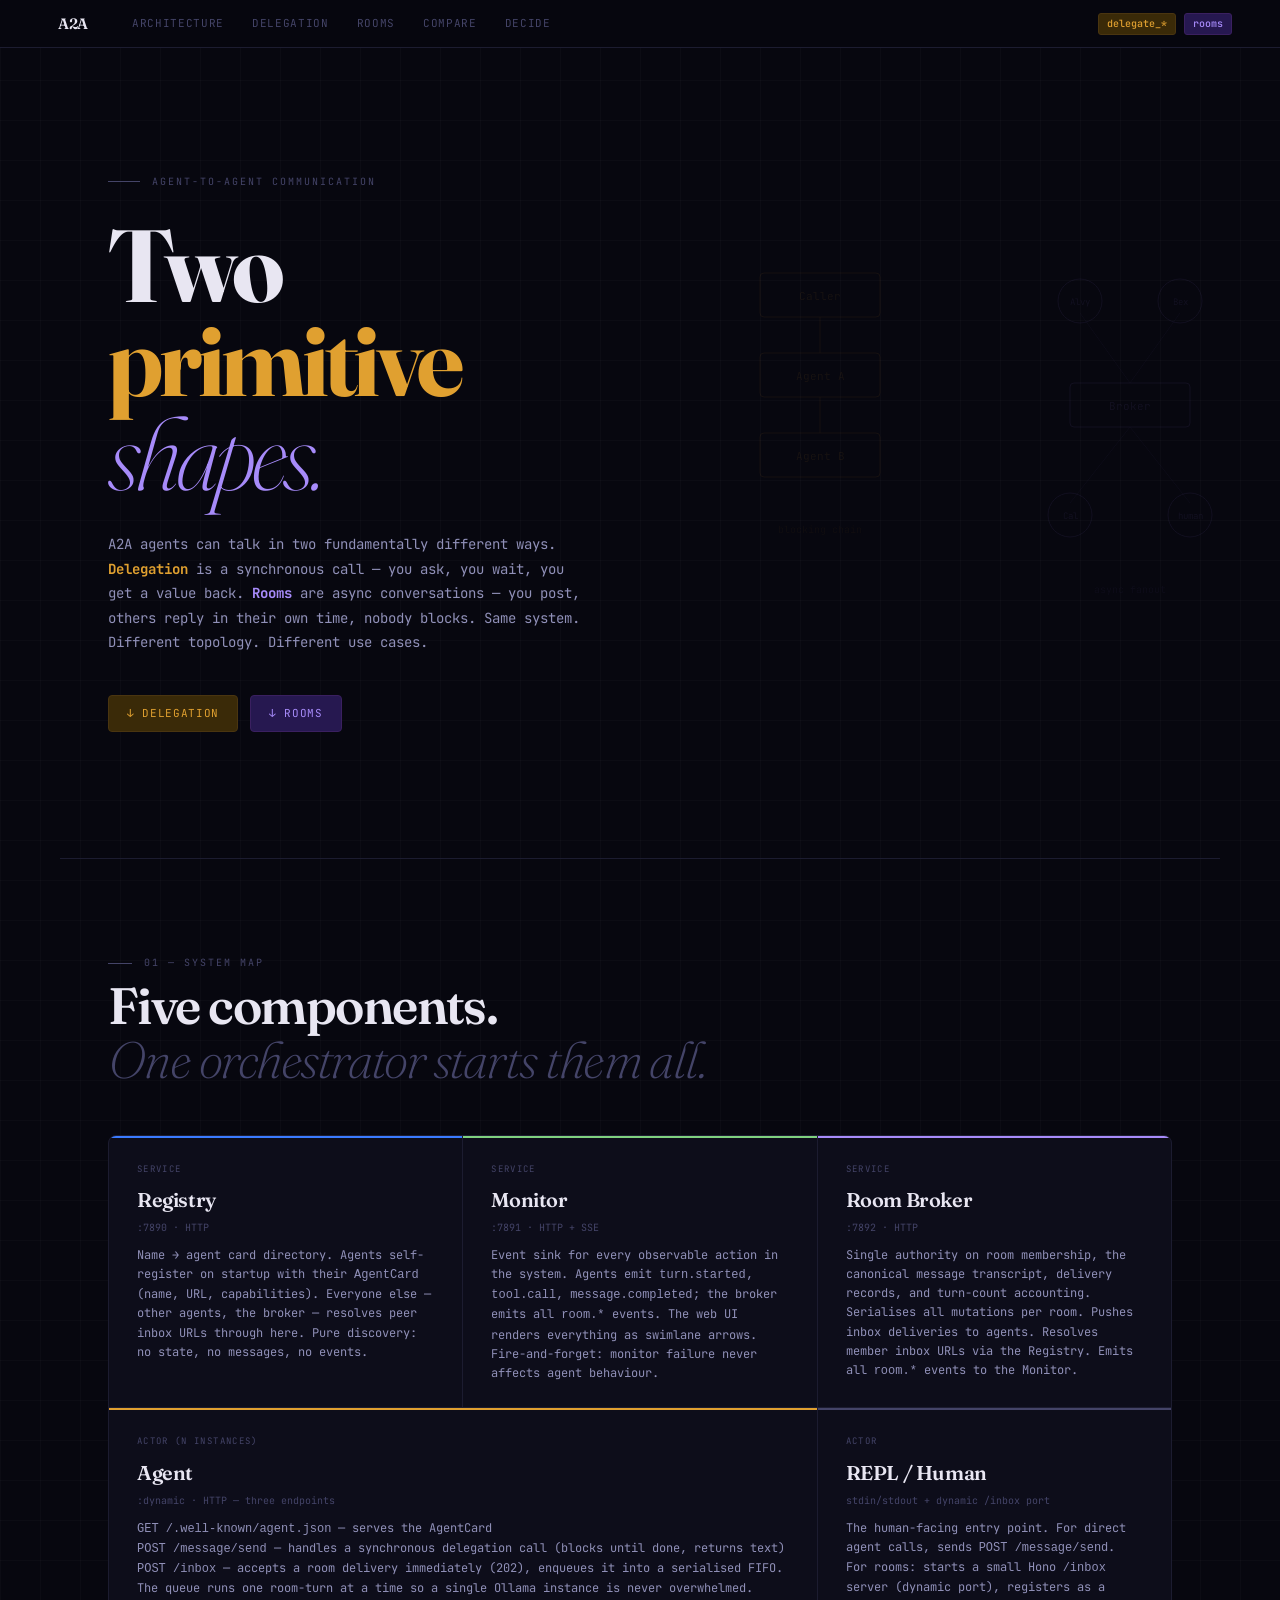
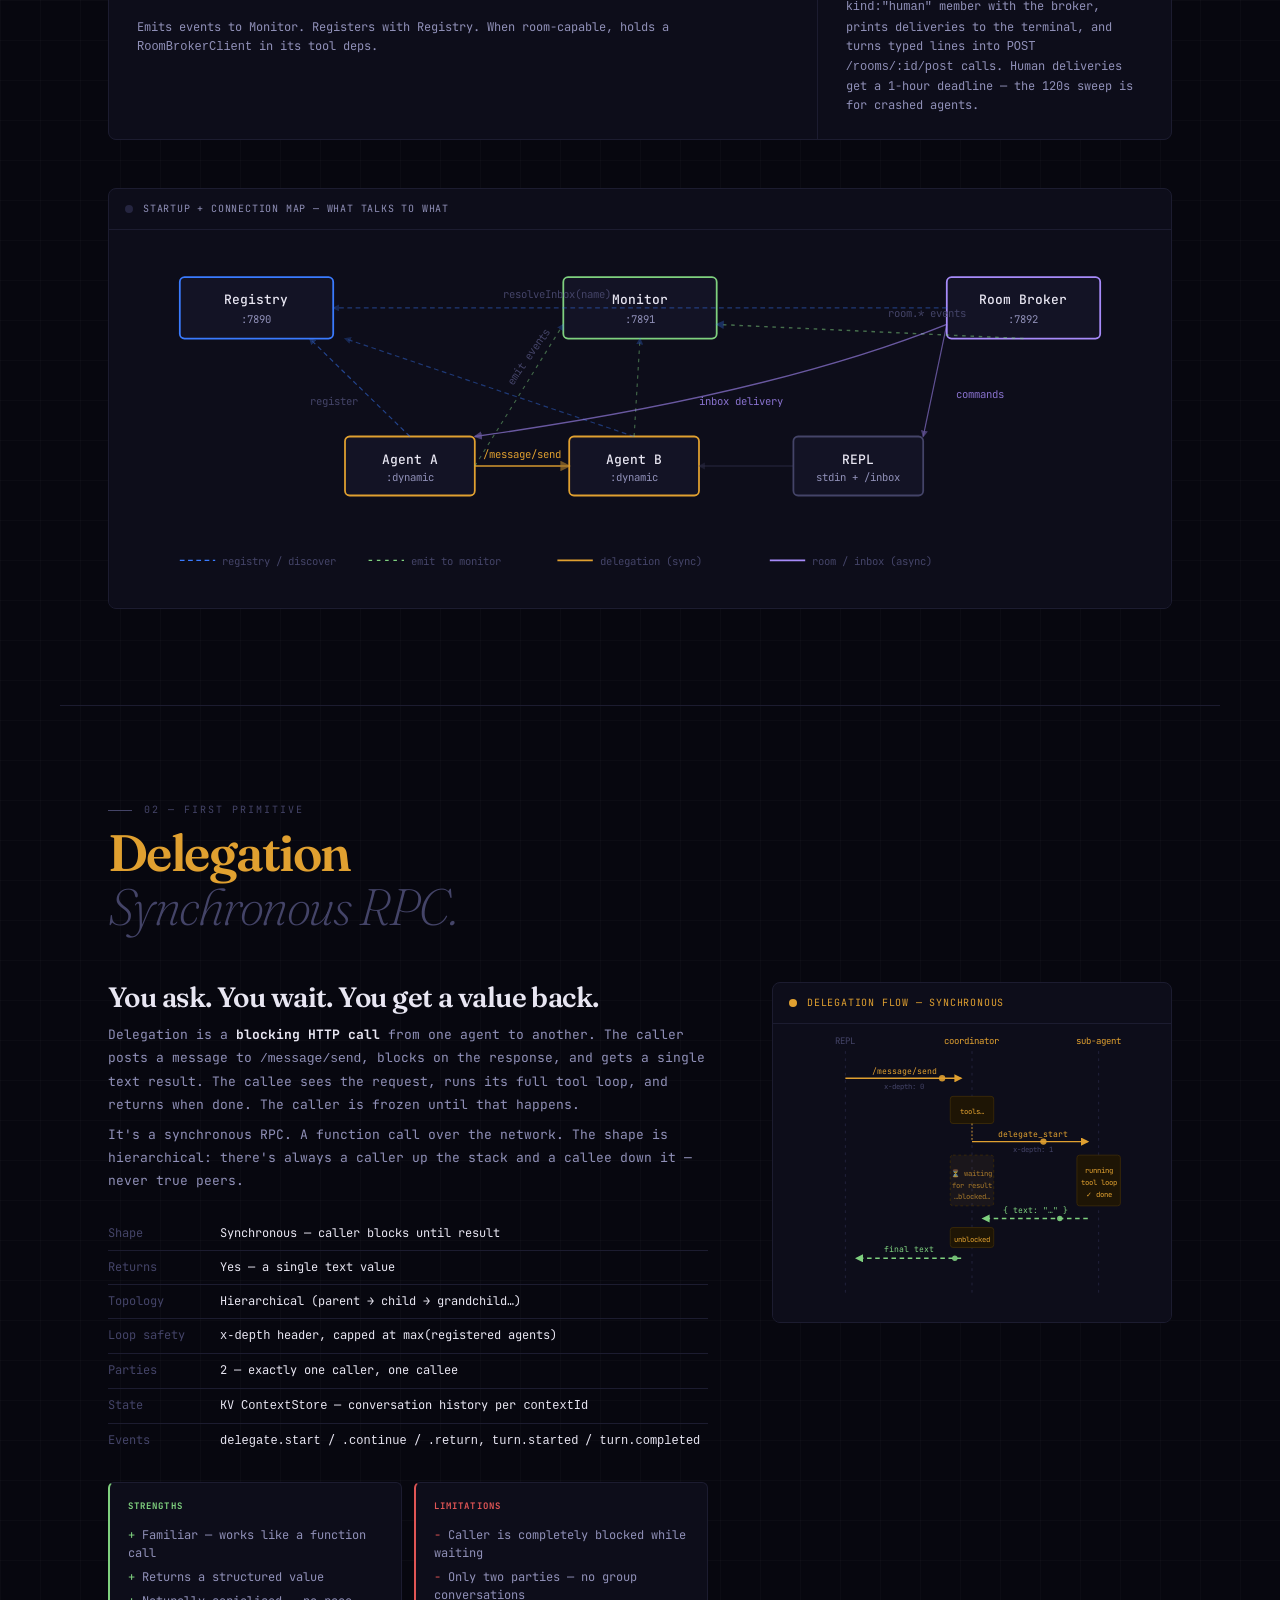
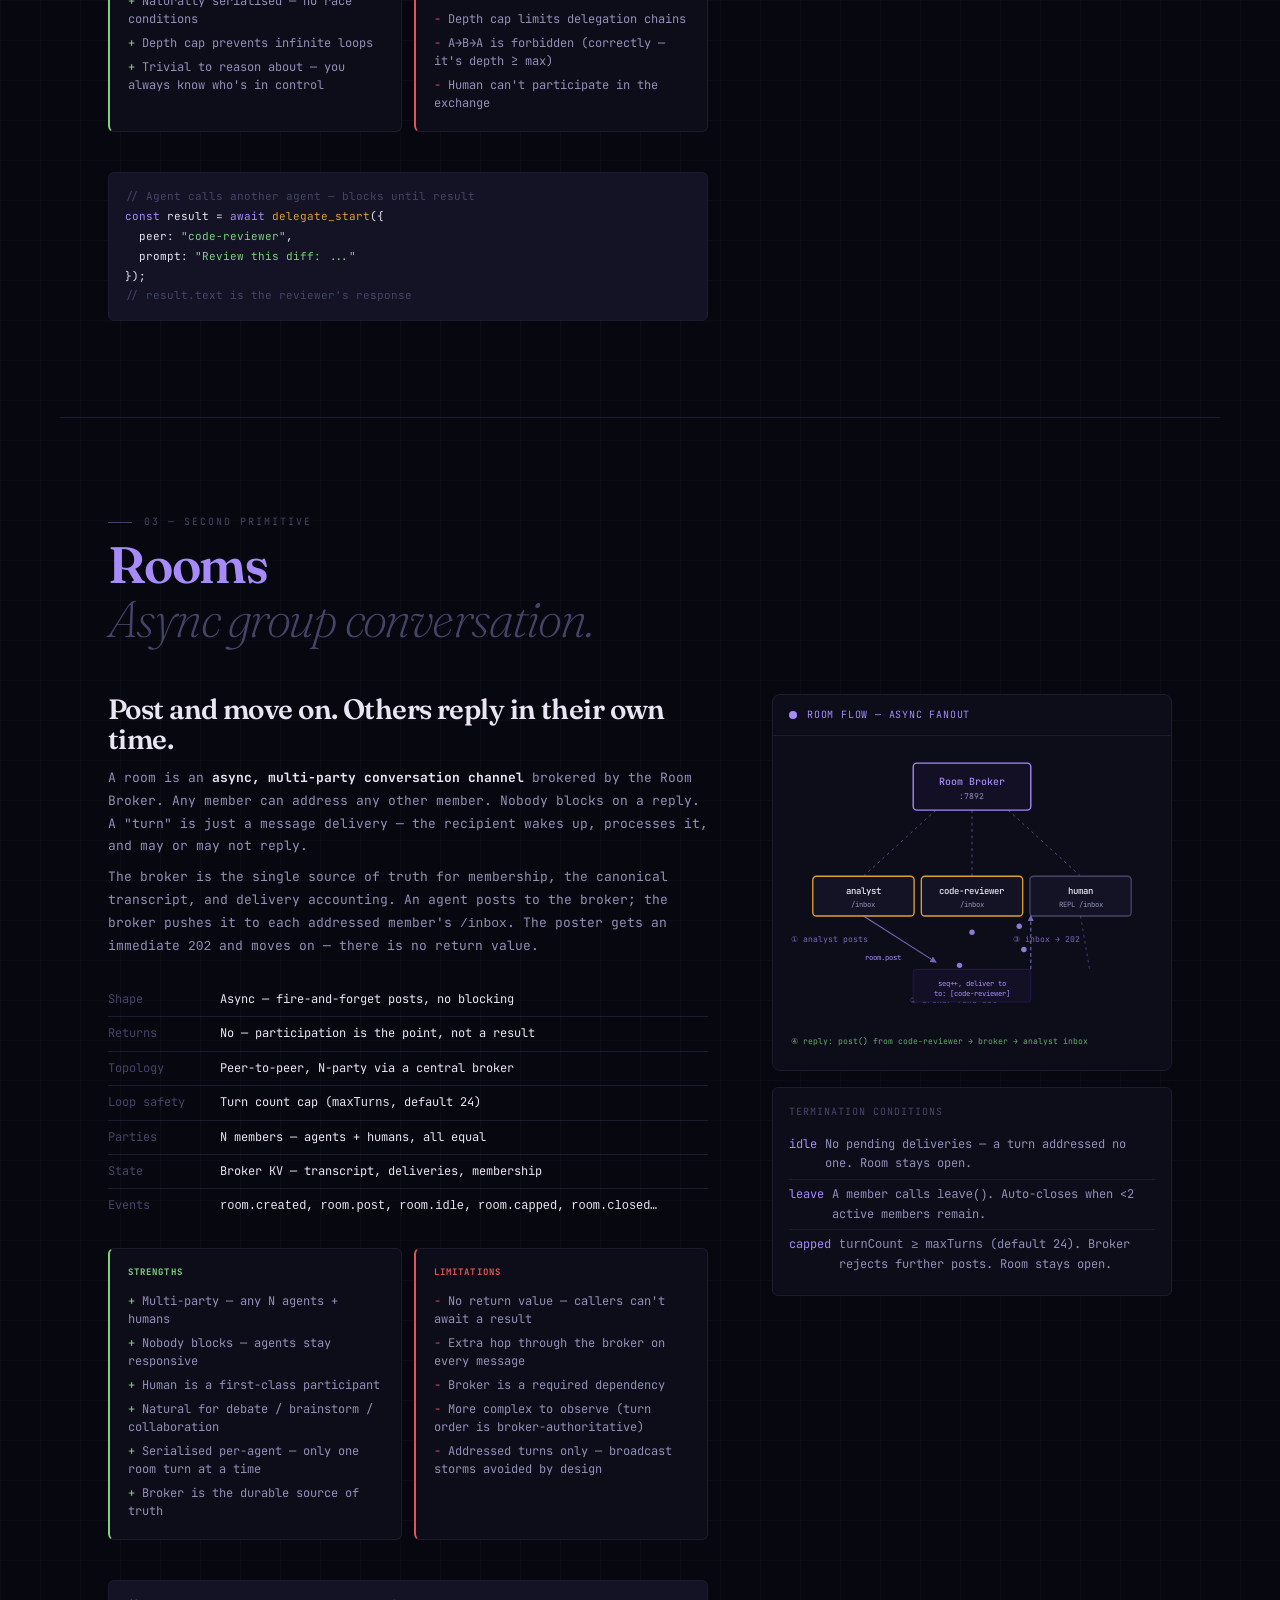
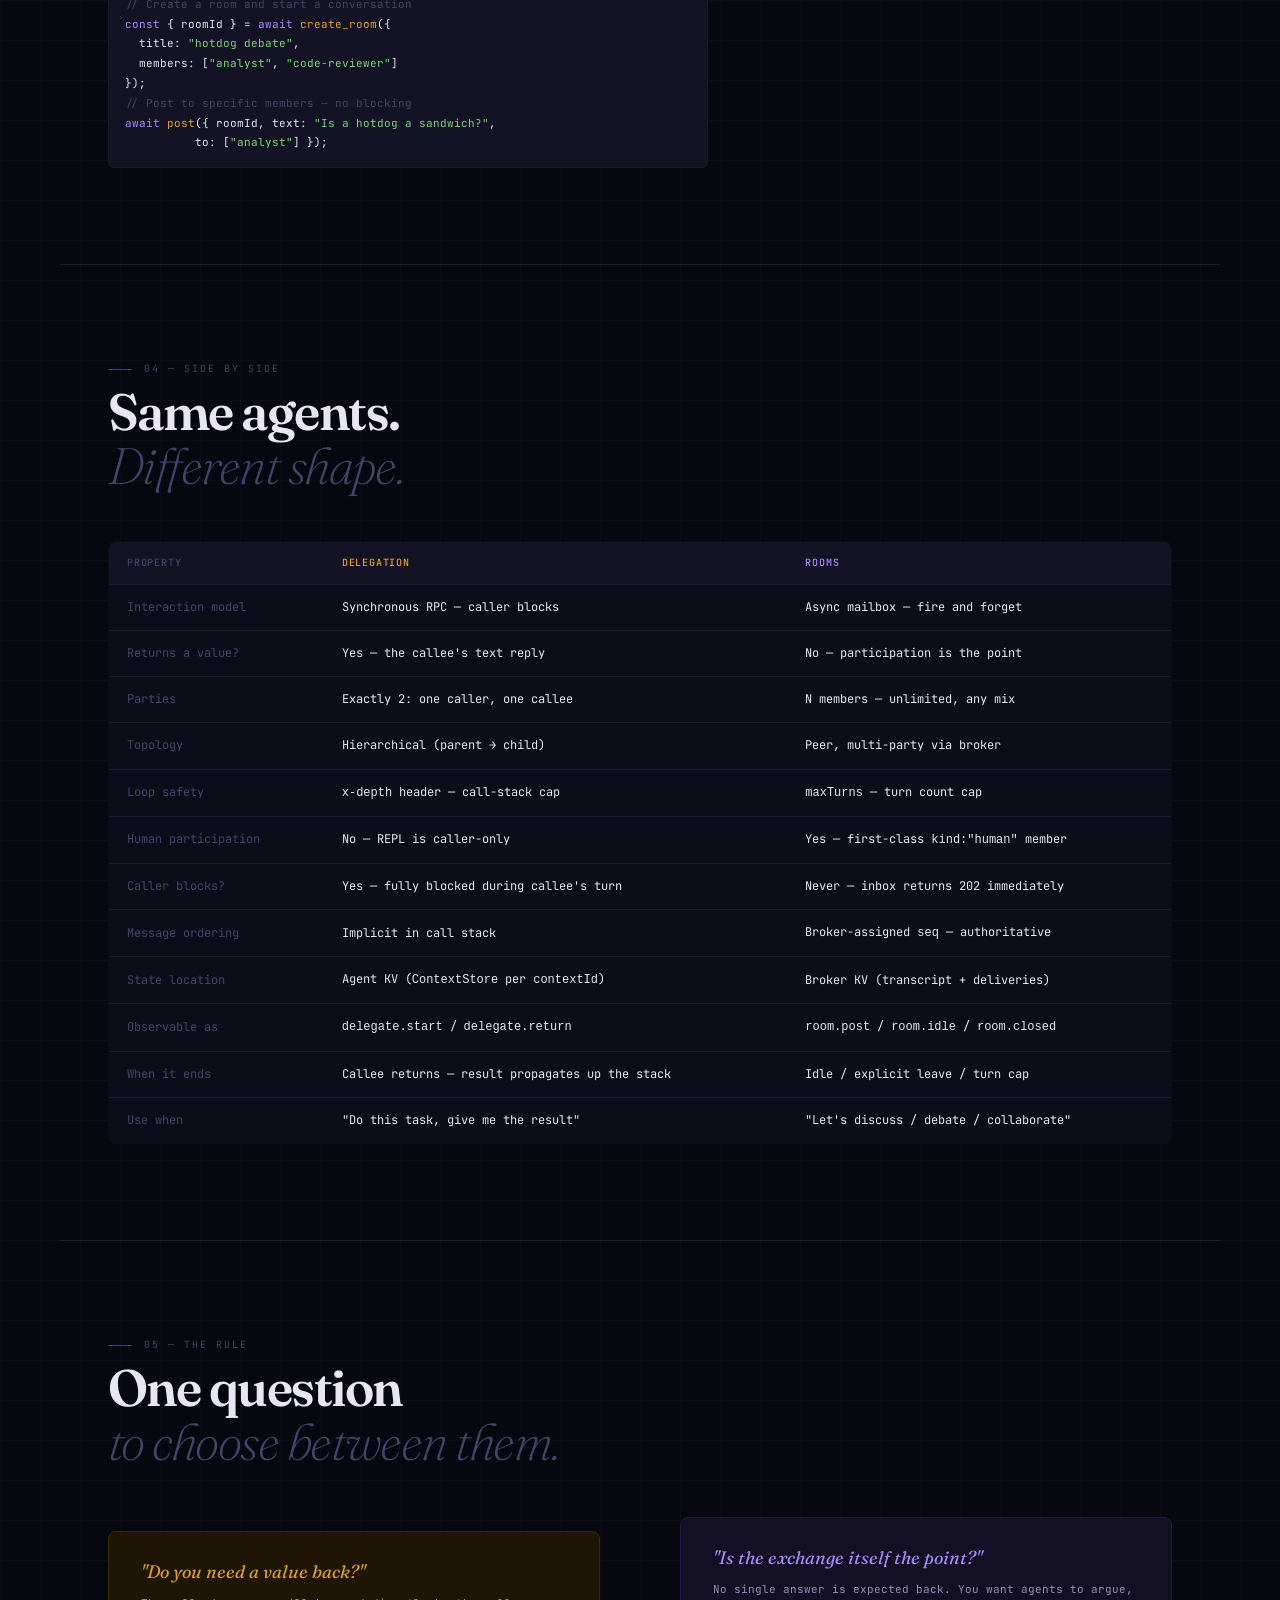
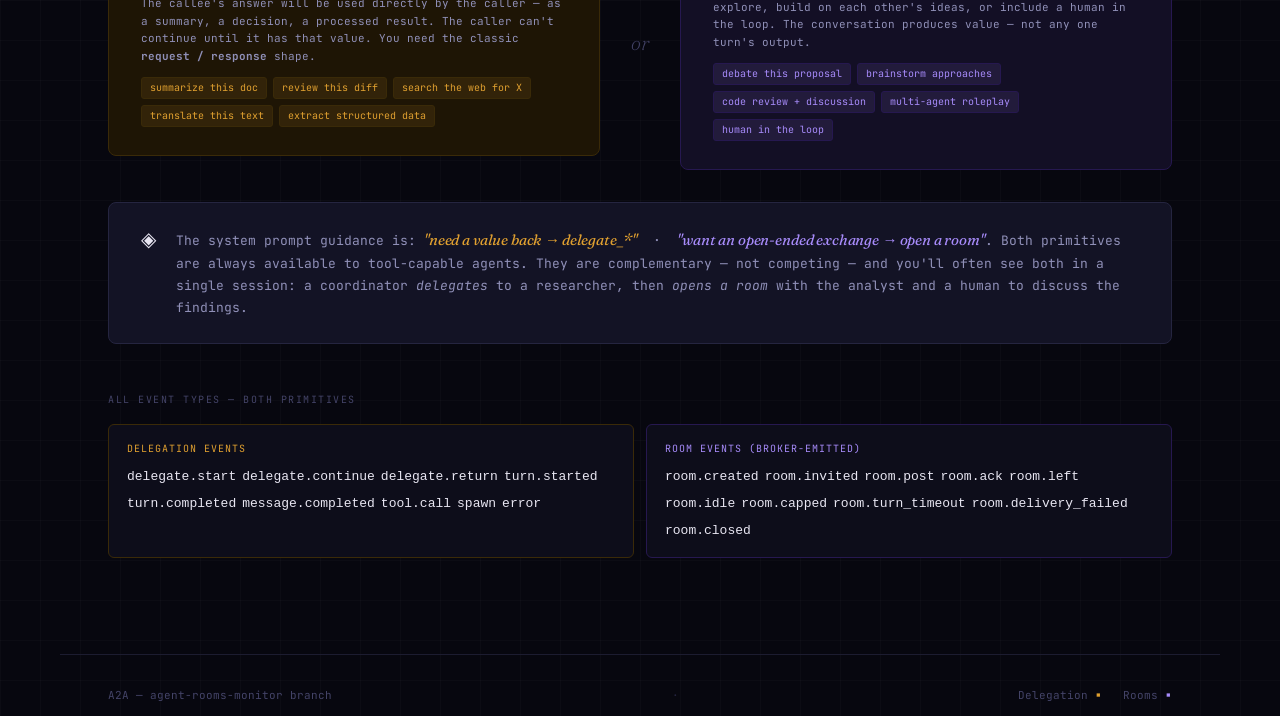
==== docs/agent-rooms-architecture.html @ dbee3668 "docs: agent communication architecture explainer (delegation vs rooms)" ====
<!DOCTYPE html>
<html lang="en">
<head>
<meta charset="UTF-8">
<meta name="viewport" content="width=device-width, initial-scale=1.0">
<title>A2A — Agent Communication Architecture</title>
<link rel="preconnect" href="https://fonts.googleapis.com">
<link rel="preconnect" href="https://fonts.gstatic.com" crossorigin>
<link href="https://fonts.googleapis.com/css2?family=Fraunces:ital,opsz,wght@0,9..144,200;0,9..144,600;0,9..144,700;1,9..144,200;1,9..144,400&family=JetBrains+Mono:wght@300;400;500&display=swap" rel="stylesheet">
<style>
:root {
  --bg: #07070f;
  --surface: #0d0d1a;
  --surface2: #131325;
  --border: #1c1c30;
  --border2: #252540;
  --text: #e8e6f2;
  --text2: #9090b8;
  --muted: #444468;
  --del: #e0a030;
  --del-dim: #1e1505;
  --del-mid: #3a2a08;
  --room: #a78bfa;
  --room-dim: #130f25;
  --room-mid: #261850;
  --ret: #7fd17f;
  --ret-dim: #0a1a0a;
  --mon: #3a7bff;
  --err: #e05555;
  --grid: #0d0d1a;
  --font-d: 'Fraunces', Georgia, serif;
  --font-m: 'JetBrains Mono', 'Courier New', monospace;
}

*, *::before, *::after { box-sizing: border-box; margin: 0; padding: 0; }
html { scroll-behavior: smooth; }

body {
  background-color: var(--bg);
  background-image:
    linear-gradient(rgba(255,255,255,0.018) 1px, transparent 1px),
    linear-gradient(90deg, rgba(255,255,255,0.018) 1px, transparent 1px);
  background-size: 40px 40px;
  color: var(--text);
  font-family: var(--font-m);
  font-size: 13px;
  line-height: 1.6;
}

/* ─── Nav ─────────────────────────────────────────────────────────── */
nav {
  position: sticky; top: 0; z-index: 100;
  display: flex; align-items: center; gap: 8px;
  padding: 0 48px; height: 48px;
  background: rgba(7,7,15,0.92);
  backdrop-filter: blur(16px);
  border-bottom: 1px solid var(--border);
}
.nav-logo {
  font-family: var(--font-d); font-size: 15px; font-weight: 600;
  color: var(--text); text-decoration: none; letter-spacing: -0.02em;
  margin-right: 16px;
}
nav a { color: var(--muted); text-decoration: none; font-size: 11px;
  letter-spacing: 0.06em; text-transform: uppercase;
  padding: 4px 10px; border-radius: 4px; transition: color 0.15s; }
nav a:hover { color: var(--text2); }
.nav-spacer { flex: 1; }
.nav-tag {
  font-size: 10px; padding: 2px 8px; border-radius: 3px; font-weight: 500;
}
.tag-del { background: var(--del-mid); color: var(--del); border: 1px solid #4a3510; }
.tag-room { background: var(--room-mid); color: var(--room); border: 1px solid #3a2060; }

/* ─── Layout ─────────────────────────────────────────────────────── */
.container { max-width: 1160px; margin: 0 auto; padding: 0 48px; }

/* ─── Hero ───────────────────────────────────────────────────────── */
.hero {
  min-height: 90vh; display: flex; align-items: center;
  padding: 80px 48px;
  max-width: 1160px; margin: 0 auto;
  position: relative;
}
.hero-content { max-width: 640px; }
.hero-eyebrow {
  font-size: 10px; letter-spacing: 0.2em; text-transform: uppercase;
  color: var(--muted); margin-bottom: 28px;
  display: flex; align-items: center; gap: 12px;
}
.hero-eyebrow::before {
  content: ''; display: block; width: 32px; height: 1px; background: var(--muted);
}
.hero h1 {
  font-family: var(--font-d);
  font-size: clamp(52px, 8vw, 108px);
  font-weight: 700; line-height: 0.92;
  letter-spacing: -0.04em; margin-bottom: 32px;
}
.hero h1 .accent { color: var(--room); font-style: italic; font-weight: 200; }
.hero h1 .accent2 { color: var(--del); }
.hero-desc {
  font-size: 14px; color: var(--text2); line-height: 1.75;
  max-width: 480px; margin-bottom: 40px;
}
.hero-ctas { display: flex; gap: 12px; flex-wrap: wrap; }
.btn {
  font-family: var(--font-m); font-size: 11px; letter-spacing: 0.06em;
  text-transform: uppercase; padding: 9px 18px; border-radius: 4px;
  text-decoration: none; transition: all 0.15s; border: 1px solid;
}
.btn-del { background: var(--del-mid); color: var(--del); border-color: #4a3510; }
.btn-del:hover { background: #4a3510; }
.btn-room { background: var(--room-mid); color: var(--room); border-color: #3a2060; }
.btn-room:hover { background: #3a2060; }

/* hero background ornament */
.hero-bg {
  position: absolute; right: 0; top: 50%; transform: translateY(-50%);
  opacity: 0.07; pointer-events: none;
}

/* ─── Sections ───────────────────────────────────────────────────── */
.section {
  padding: 96px 48px;
  max-width: 1160px; margin: 0 auto;
  border-top: 1px solid var(--border);
}
.section-num {
  font-size: 10px; letter-spacing: 0.2em; text-transform: uppercase;
  color: var(--muted); margin-bottom: 8px;
  display: flex; align-items: center; gap: 12px;
}
.section-num::before { content: ''; display: block; width: 24px; height: 1px; background: var(--muted); }
.section h2 {
  font-family: var(--font-d);
  font-size: clamp(28px, 4vw, 52px);
  font-weight: 600; letter-spacing: -0.03em; line-height: 1.05;
  margin-bottom: 48px;
}
.section h2 .dim { color: var(--muted); font-weight: 200; font-style: italic; }

/* ─── Component map ──────────────────────────────────────────────── */
.arch-grid {
  display: grid;
  grid-template-columns: repeat(3, 1fr);
  gap: 1px;
  background: var(--border);
  border: 1px solid var(--border);
  border-radius: 8px;
  overflow: hidden;
  margin-bottom: 48px;
}
.arch-cell {
  background: var(--surface);
  padding: 24px 28px;
  position: relative;
}
.arch-cell-label {
  font-size: 9px; letter-spacing: 0.15em; text-transform: uppercase;
  color: var(--muted); margin-bottom: 8px;
}
.arch-cell-name {
  font-family: var(--font-d); font-size: 20px; font-weight: 600;
  letter-spacing: -0.02em; margin-bottom: 4px;
}
.arch-cell-port {
  font-size: 10px; color: var(--muted);
  font-family: var(--font-m);
  margin-bottom: 10px;
}
.arch-cell-desc { font-size: 12px; color: var(--text2); line-height: 1.6; }
.arch-cell-tag {
  position: absolute; top: 20px; right: 20px;
  font-size: 9px; padding: 2px 7px; border-radius: 3px;
  letter-spacing: 0.08em; text-transform: uppercase;
}
.c-reg   { border-top: 2px solid var(--mon); }
.c-mon   { border-top: 2px solid var(--ret); }
.c-brok  { border-top: 2px solid var(--room); }
.c-agent { border-top: 2px solid var(--del); }
.c-repl  { border-top: 2px solid var(--muted); }
.arch-cell.span2 { grid-column: span 2; }

/* ─── Two-col ─────────────────────────────────────────────────────── */
.two-col { display: grid; grid-template-columns: 1fr 1fr; gap: 64px; align-items: start; }
.two-col-wide { display: grid; grid-template-columns: 3fr 2fr; gap: 64px; align-items: start; }

/* ─── Flow diagrams ───────────────────────────────────────────────── */
.flow-wrap {
  background: var(--surface);
  border: 1px solid var(--border);
  border-radius: 8px;
  overflow: hidden;
}
.flow-header {
  display: flex; align-items: center; gap: 10px;
  padding: 12px 16px;
  border-bottom: 1px solid var(--border);
  font-size: 10px; letter-spacing: 0.08em; text-transform: uppercase;
}
.flow-dot {
  width: 8px; height: 8px; border-radius: 50%;
}
.flow-title { color: var(--text2); }
.flow-svg { display: block; width: 100%; }

/* ─── Explanation cards ───────────────────────────────────────────── */
.explain { display: flex; flex-direction: column; gap: 24px; }

.explain h3 {
  font-family: var(--font-d); font-size: 28px; font-weight: 600;
  letter-spacing: -0.02em; line-height: 1.1; margin-bottom: 12px;
}
.explain p { font-size: 13px; color: var(--text2); line-height: 1.75; }
.explain p + p { margin-top: 8px; }

.property-list { list-style: none; }
.property-list li {
  display: grid; grid-template-columns: 100px 1fr;
  gap: 12px; padding: 7px 0;
  border-bottom: 1px solid var(--border);
  font-size: 12px;
}
.property-list li:last-child { border-bottom: none; }
.prop-key { color: var(--muted); }
.prop-val { color: var(--text); }

/* ─── Pros / Cons ─────────────────────────────────────────────────── */
.pros-cons { display: grid; grid-template-columns: 1fr 1fr; gap: 12px; }
.pros, .cons {
  background: var(--surface); border: 1px solid var(--border);
  border-radius: 6px; padding: 16px 18px;
}
.pros { border-left: 2px solid var(--ret); }
.cons { border-left: 2px solid var(--err); }
.pros h4, .cons h4 {
  font-size: 9px; letter-spacing: 0.12em; text-transform: uppercase;
  margin-bottom: 10px;
}
.pros h4 { color: var(--ret); }
.cons h4 { color: var(--err); }
.pros li, .cons li {
  list-style: none; font-size: 12px; color: var(--text2);
  padding: 3px 0; line-height: 1.5;
}
.pros li::before { content: '+ '; color: var(--ret); }
.cons li::before { content: '− '; color: var(--err); }

/* ─── Comparison table ───────────────────────────────────────────── */
.compare-table {
  width: 100%; border-collapse: collapse;
  background: var(--surface);
  border: 1px solid var(--border);
  border-radius: 8px; overflow: hidden;
}
.compare-table th, .compare-table td {
  padding: 13px 18px; text-align: left;
  border-bottom: 1px solid var(--border);
  font-size: 12px;
}
.compare-table th {
  font-size: 10px; letter-spacing: 0.08em; text-transform: uppercase;
  font-weight: 500; background: var(--surface2);
}
.compare-table th:first-child { color: var(--muted); }
.compare-table th:nth-child(2) { color: var(--del); }
.compare-table th:nth-child(3) { color: var(--room); }
.compare-table td:first-child { color: var(--muted); }
.compare-table td:nth-child(2) { color: var(--text); }
.compare-table td:nth-child(3) { color: var(--text); }
.compare-table tr:last-child td { border-bottom: none; }
.compare-table tr:hover td { background: rgba(255,255,255,0.02); }
.compare-table .yes { color: var(--ret); }
.compare-table .no { color: var(--err); }

/* ─── Decision section ───────────────────────────────────────────── */
.decision-row {
  display: grid; grid-template-columns: 1fr 48px 1fr; gap: 16px; align-items: center;
  margin-bottom: 16px;
}
.decision-card {
  border: 1px solid var(--border); border-radius: 8px; padding: 28px 32px;
}
.decision-card.del-card {
  background: var(--del-dim); border-color: var(--del-mid);
}
.decision-card.room-card {
  background: var(--room-dim); border-color: var(--room-mid);
}
.decision-card .dc-q {
  font-family: var(--font-d); font-size: 18px; font-weight: 400; font-style: italic;
  line-height: 1.3; margin-bottom: 12px;
}
.del-card .dc-q { color: var(--del); }
.room-card .dc-q { color: var(--room); }
.decision-card .dc-rule {
  font-size: 11px; color: var(--text2); line-height: 1.6;
}
.decision-card .dc-examples {
  margin-top: 12px; display: flex; flex-wrap: wrap; gap: 6px;
}
.dc-example {
  font-size: 10px; padding: 2px 8px; border-radius: 3px;
  border: 1px solid; font-family: var(--font-m);
}
.del-card .dc-example { border-color: var(--del-mid); color: var(--del); background: rgba(224,160,48,0.1); }
.room-card .dc-example { border-color: var(--room-mid); color: var(--room); background: rgba(167,139,250,0.1); }
.decision-vs {
  text-align: center; font-family: var(--font-d); font-size: 20px;
  font-weight: 200; color: var(--muted); font-style: italic;
}

/* ─── Key rule callout ────────────────────────────────────────────── */
.rule-box {
  background: var(--surface2); border: 1px solid var(--border2);
  border-radius: 8px; padding: 24px 32px;
  display: flex; align-items: flex-start; gap: 20px;
  margin-top: 32px;
}
.rule-icon { font-size: 20px; line-height: 1; flex-shrink: 0; margin-top: 2px; }
.rule-text { font-size: 13px; color: var(--text2); line-height: 1.7; }
.rule-text strong { color: var(--text); font-weight: 500; }
.rule-highlight {
  display: inline; font-family: var(--font-d); font-size: 15px;
  font-style: italic; letter-spacing: -0.01em;
}
.del-hl { color: var(--del); }
.room-hl { color: var(--room); }

/* ─── Code snippet ───────────────────────────────────────────────── */
.code-snippet {
  background: var(--surface2); border: 1px solid var(--border);
  border-radius: 6px; padding: 14px 16px; margin-top: 16px;
  font-size: 11px; line-height: 1.8; overflow-x: auto;
}
.cs-comment { color: var(--muted); }
.cs-key { color: var(--room); }
.cs-str { color: var(--ret); }
.cs-fn { color: var(--del); }

/* ─── Footer ─────────────────────────────────────────────────────── */
footer {
  border-top: 1px solid var(--border);
  padding: 32px 48px;
  max-width: 1160px; margin: 0 auto;
  display: flex; align-items: center; justify-content: space-between;
  color: var(--muted); font-size: 11px;
}

/* ─── Responsive ─────────────────────────────────────────────────── */
@media (max-width: 900px) {
  nav { padding: 0 24px; }
  nav a:not(.nav-logo) { display: none; }
  .hero, .section { padding-left: 24px; padding-right: 24px; }
  .two-col, .two-col-wide { grid-template-columns: 1fr; gap: 40px; }
  .arch-grid { grid-template-columns: 1fr; }
  .arch-cell.span2 { grid-column: span 1; }
  .pros-cons { grid-template-columns: 1fr; }
  .decision-row { grid-template-columns: 1fr; }
  .decision-vs { display: none; }
  footer { flex-direction: column; gap: 8px; text-align: center; }
}

/* ─── Animations ─────────────────────────────────────────────────── */
@keyframes fadeIn {
  from { opacity: 0; transform: translateY(16px); }
  to   { opacity: 1; transform: translateY(0); }
}
.hero-content { animation: fadeIn 0.7s ease both; }
</style>
</head>
<body>

<!-- ── NAV ─────────────────────────────────────────────────────────── -->
<nav>
  <a href="#" class="nav-logo">A2A</a>
  <a href="#architecture">Architecture</a>
  <a href="#delegation">Delegation</a>
  <a href="#rooms">Rooms</a>
  <a href="#compare">Compare</a>
  <a href="#decide">Decide</a>
  <div class="nav-spacer"></div>
  <span class="nav-tag tag-del">delegate_*</span>
  <span class="nav-tag tag-room">rooms</span>
</nav>

<!-- ── HERO ────────────────────────────────────────────────────────── -->
<div class="hero">
  <div class="hero-content">
    <div class="hero-eyebrow">Agent-to-Agent Communication</div>
    <h1>Two<br><span class="accent2">primitive</span><br><span class="accent">shapes.</span></h1>
    <p class="hero-desc">
      A2A agents can talk in two fundamentally different ways.
      <strong style="color:var(--del)">Delegation</strong> is a synchronous call — you ask, you wait, you get a value back.
      <strong style="color:var(--room)">Rooms</strong> are async conversations — you post, others reply in their own time, nobody blocks.
      Same system. Different topology. Different use cases.
    </p>
    <div class="hero-ctas">
      <a href="#delegation" class="btn btn-del">↓ Delegation</a>
      <a href="#rooms" class="btn btn-room">↓ Rooms</a>
    </div>
  </div>

  <!-- Background SVG ornament -->
  <svg class="hero-bg" width="480" height="480" viewBox="0 0 480 480" fill="none">
    <!-- delegation side: stacked boxes -->
    <rect x="20" y="60" width="120" height="44" rx="4" stroke="#e0a030" stroke-width="1"/>
    <text x="80" y="87" text-anchor="middle" fill="#e0a030" font-family="JetBrains Mono" font-size="11">Caller</text>
    <line x1="80" y1="104" x2="80" y2="140" stroke="#e0a030" stroke-width="1"/>
    <rect x="20" y="140" width="120" height="44" rx="4" stroke="#e0a030" stroke-width="1"/>
    <text x="80" y="167" text-anchor="middle" fill="#e0a030" font-family="JetBrains Mono" font-size="11">Agent A</text>
    <line x1="80" y1="184" x2="80" y2="220" stroke="#e0a030" stroke-width="1"/>
    <rect x="20" y="220" width="120" height="44" rx="4" stroke="#e0a030" stroke-width="1"/>
    <text x="80" y="247" text-anchor="middle" fill="#e0a030" font-family="JetBrains Mono" font-size="11">Agent B</text>
    <text x="80" y="320" text-anchor="middle" fill="#e0a030" font-family="JetBrains Mono" font-size="10" opacity="0.6">blocking chain</text>

    <!-- rooms side: hub and spokes -->
    <rect x="330" y="170" width="120" height="44" rx="4" stroke="#a78bfa" stroke-width="1"/>
    <text x="390" y="197" text-anchor="middle" fill="#a78bfa" font-family="JetBrains Mono" font-size="11">Broker</text>
    <line x1="390" y1="170" x2="340" y2="100" stroke="#a78bfa" stroke-width="1" opacity="0.5"/>
    <line x1="390" y1="170" x2="440" y2="100" stroke="#a78bfa" stroke-width="1" opacity="0.5"/>
    <line x1="390" y1="214" x2="330" y2="290" stroke="#a78bfa" stroke-width="1" opacity="0.5"/>
    <line x1="390" y1="214" x2="450" y2="290" stroke="#a78bfa" stroke-width="1" opacity="0.5"/>
    <circle cx="340" cy="88" r="22" stroke="#a78bfa" stroke-width="1"/>
    <text x="340" y="92" text-anchor="middle" fill="#a78bfa" font-family="JetBrains Mono" font-size="9">Alvy</text>
    <circle cx="440" cy="88" r="22" stroke="#a78bfa" stroke-width="1"/>
    <text x="440" y="92" text-anchor="middle" fill="#a78bfa" font-family="JetBrains Mono" font-size="9">Bex</text>
    <circle cx="330" cy="302" r="22" stroke="#a78bfa" stroke-width="1"/>
    <text x="330" y="306" text-anchor="middle" fill="#a78bfa" font-family="JetBrains Mono" font-size="9">Cal</text>
    <circle cx="450" cy="302" r="22" stroke="#a78bfa" stroke-width="1"/>
    <text x="450" y="306" text-anchor="middle" fill="#a78bfa" font-family="JetBrains Mono" font-size="9">human</text>
    <text x="390" y="380" text-anchor="middle" fill="#a78bfa" font-family="JetBrains Mono" font-size="10" opacity="0.6">async fanout</text>
  </svg>
</div>

<!-- ── 01: ARCHITECTURE ─────────────────────────────────────────────── -->
<section class="section" id="architecture">
  <div class="section-num">01 — System map</div>
  <h2>Five components.<br><span class="dim">One orchestrator starts them all.</span></h2>

  <div class="arch-grid">
    <div class="arch-cell c-reg">
      <div class="arch-cell-label">Service</div>
      <div class="arch-cell-name">Registry</div>
      <div class="arch-cell-port">:7890 · HTTP</div>
      <div class="arch-cell-desc">Name → agent card directory. Agents self-register on startup with their <code>AgentCard</code> (name, URL, capabilities). Everyone else — other agents, the broker — resolves peer inbox URLs through here. Pure discovery: no state, no messages, no events.</div>
    </div>
    <div class="arch-cell c-mon">
      <div class="arch-cell-label">Service</div>
      <div class="arch-cell-name">Monitor</div>
      <div class="arch-cell-port">:7891 · HTTP + SSE</div>
      <div class="arch-cell-desc">Event sink for every observable action in the system. Agents emit <code>turn.started</code>, <code>tool.call</code>, <code>message.completed</code>; the broker emits all <code>room.*</code> events. The web UI renders everything as swimlane arrows. Fire-and-forget: monitor failure never affects agent behaviour.</div>
    </div>
    <div class="arch-cell c-brok">
      <div class="arch-cell-label">Service</div>
      <div class="arch-cell-name">Room Broker</div>
      <div class="arch-cell-port">:7892 · HTTP</div>
      <div class="arch-cell-desc">Single authority on room membership, the canonical message transcript, delivery records, and turn-count accounting. Serialises all mutations per room. Pushes inbox deliveries to agents. Resolves member inbox URLs via the Registry. Emits all <code>room.*</code> events to the Monitor.</div>
    </div>
    <div class="arch-cell c-agent span2">
      <div class="arch-cell-label">Actor (N instances)</div>
      <div class="arch-cell-name">Agent</div>
      <div class="arch-cell-port">:dynamic · HTTP — three endpoints</div>
      <div class="arch-cell-desc">
        <code>GET /.well-known/agent.json</code> — serves the AgentCard<br>
        <code>POST /message/send</code> — handles a synchronous delegation call (blocks until done, returns text)<br>
        <code>POST /inbox</code> — accepts a room delivery immediately (202), enqueues it into a serialised FIFO. The queue runs one room-turn at a time so a single Ollama instance is never overwhelmed.<br><br>
        Emits events to Monitor. Registers with Registry. When room-capable, holds a <code>RoomBrokerClient</code> in its tool deps.
      </div>
    </div>
    <div class="arch-cell c-repl">
      <div class="arch-cell-label">Actor</div>
      <div class="arch-cell-name">REPL / Human</div>
      <div class="arch-cell-port">stdin/stdout + dynamic /inbox port</div>
      <div class="arch-cell-desc">The human-facing entry point. For direct agent calls, sends <code>POST /message/send</code>. For rooms: starts a small Hono <code>/inbox</code> server (dynamic port), registers as a <code>kind:"human"</code> member with the broker, prints deliveries to the terminal, and turns typed lines into <code>POST /rooms/:id/post</code> calls. Human deliveries get a 1-hour deadline — the 120s sweep is for crashed agents.</div>
    </div>
  </div>

  <!-- Architecture flow SVG -->
  <div class="flow-wrap">
    <div class="flow-header">
      <div class="flow-dot" style="background:var(--border2)"></div>
      <span class="flow-title">Startup + connection map — what talks to what</span>
    </div>
    <svg class="flow-svg" viewBox="0 0 900 320" xmlns="http://www.w3.org/2000/svg">
      <defs>
        <marker id="arr-mon" markerWidth="6" markerHeight="6" refX="5" refY="3" orient="auto">
          <path d="M0,0 L6,3 L0,6 Z" fill="#3a7bff" opacity="0.6"/>
        </marker>
        <marker id="arr-reg" markerWidth="6" markerHeight="6" refX="5" refY="3" orient="auto">
          <path d="M0,0 L6,3 L0,6 Z" fill="var(--mon)" opacity="0.6"/>
        </marker>
        <marker id="arr-del" markerWidth="6" markerHeight="6" refX="5" refY="3" orient="auto">
          <path d="M0,0 L6,3 L0,6 Z" fill="var(--del)" opacity="0.7"/>
        </marker>
        <marker id="arr-room" markerWidth="6" markerHeight="6" refX="5" refY="3" orient="auto">
          <path d="M0,0 L6,3 L0,6 Z" fill="var(--room)" opacity="0.7"/>
        </marker>
        <marker id="arr-muted" markerWidth="6" markerHeight="6" refX="5" refY="3" orient="auto">
          <path d="M0,0 L6,3 L0,6 Z" fill="var(--muted)" opacity="0.6"/>
        </marker>
      </defs>

      <!-- Background -->
      <rect width="900" height="320" fill="var(--surface)"/>

      <!-- ── Services row ── -->
      <!-- Registry -->
      <rect x="60" y="40" width="130" height="52" rx="4" fill="var(--surface2)" stroke="var(--mon)" stroke-width="1.5"/>
      <text x="125" y="63" text-anchor="middle" font-family="JetBrains Mono" font-size="11" font-weight="500" fill="#e8e6f2">Registry</text>
      <text x="125" y="79" text-anchor="middle" font-family="JetBrains Mono" font-size="9" fill="var(--text2)">:7890</text>

      <!-- Monitor -->
      <rect x="385" y="40" width="130" height="52" rx="4" fill="var(--surface2)" stroke="var(--ret)" stroke-width="1.5"/>
      <text x="450" y="63" text-anchor="middle" font-family="JetBrains Mono" font-size="11" font-weight="500" fill="#e8e6f2">Monitor</text>
      <text x="450" y="79" text-anchor="middle" font-family="JetBrains Mono" font-size="9" fill="var(--text2)">:7891</text>

      <!-- Room Broker -->
      <rect x="710" y="40" width="130" height="52" rx="4" fill="var(--surface2)" stroke="var(--room)" stroke-width="1.5"/>
      <text x="775" y="63" text-anchor="middle" font-family="JetBrains Mono" font-size="11" font-weight="500" fill="#e8e6f2">Room Broker</text>
      <text x="775" y="79" text-anchor="middle" font-family="JetBrains Mono" font-size="9" fill="var(--text2)">:7892</text>

      <!-- ── Agents row ── -->
      <rect x="200" y="175" width="110" height="50" rx="4" fill="var(--surface2)" stroke="var(--del)" stroke-width="1.5"/>
      <text x="255" y="198" text-anchor="middle" font-family="JetBrains Mono" font-size="11" font-weight="500" fill="#e8e6f2">Agent A</text>
      <text x="255" y="213" text-anchor="middle" font-family="JetBrains Mono" font-size="9" fill="var(--text2)">:dynamic</text>

      <rect x="390" y="175" width="110" height="50" rx="4" fill="var(--surface2)" stroke="var(--del)" stroke-width="1.5"/>
      <text x="445" y="198" text-anchor="middle" font-family="JetBrains Mono" font-size="11" font-weight="500" fill="#e8e6f2">Agent B</text>
      <text x="445" y="213" text-anchor="middle" font-family="JetBrains Mono" font-size="9" fill="var(--text2)">:dynamic</text>

      <!-- ── REPL ── -->
      <rect x="580" y="175" width="110" height="50" rx="4" fill="var(--surface2)" stroke="var(--muted)" stroke-width="1.5"/>
      <text x="635" y="198" text-anchor="middle" font-family="JetBrains Mono" font-size="11" font-weight="500" fill="#e8e6f2">REPL</text>
      <text x="635" y="213" text-anchor="middle" font-family="JetBrains Mono" font-size="9" fill="var(--text2)">stdin + /inbox</text>

      <!-- ── Connections ── -->
      <!-- Agents register with Registry -->
      <line x1="255" y1="175" x2="170" y2="92" stroke="var(--mon)" stroke-width="1" stroke-dasharray="4 3" marker-end="url(#arr-reg)" opacity="0.5"/>
      <line x1="445" y1="175" x2="200" y2="92" stroke="var(--mon)" stroke-width="1" stroke-dasharray="4 3" marker-end="url(#arr-reg)" opacity="0.4"/>
      <text x="170" y="148" font-family="JetBrains Mono" font-size="9" fill="var(--muted)">register</text>

      <!-- Broker resolves via Registry -->
      <line x1="710" y1="66" x2="190" y2="66" stroke="var(--mon)" stroke-width="1" stroke-dasharray="4 3" marker-end="url(#arr-reg)" opacity="0.4"/>
      <text x="380" y="58" text-anchor="middle" font-family="JetBrains Mono" font-size="9" fill="var(--muted)">resolveInbox(name)</text>

      <!-- Agents emit to Monitor -->
      <line x1="310" y1="200" x2="385" y2="80" stroke="var(--ret)" stroke-width="1" stroke-dasharray="3 4" marker-end="url(#arr-mon)" opacity="0.45"/>
      <line x1="445" y1="175" x2="450" y2="92" stroke="var(--ret)" stroke-width="1" stroke-dasharray="3 4" marker-end="url(#arr-mon)" opacity="0.45"/>
      <text x="342" y="132" font-family="JetBrains Mono" font-size="9" fill="var(--muted)" transform="rotate(-55 342 132)">emit events</text>

      <!-- Broker emits to Monitor -->
      <line x1="775" y1="92" x2="515" y2="80" stroke="var(--ret)" stroke-width="1.2" stroke-dasharray="3 4" marker-end="url(#arr-mon)" opacity="0.5"/>
      <text x="660" y="74" font-family="JetBrains Mono" font-size="9" fill="var(--muted)">room.* events</text>

      <!-- Broker ↔ Agent A (inbox delivery) -->
      <path d="M 710,80 Q 560,140 310,175" stroke="var(--room)" stroke-width="1.2" fill="none" marker-end="url(#arr-room)" opacity="0.6"/>
      <text x="500" y="148" font-family="JetBrains Mono" font-size="9" fill="var(--room)" opacity="0.8">inbox delivery</text>

      <!-- Agent A ↔ Agent B (delegation) -->
      <line x1="310" y1="200" x2="390" y2="200" stroke="var(--del)" stroke-width="1.5" marker-end="url(#arr-del)" opacity="0.7"/>
      <text x="350" y="193" text-anchor="middle" font-family="JetBrains Mono" font-size="9" fill="var(--del)">/message/send</text>

      <!-- Broker ↔ REPL (room commands) -->
      <line x1="710" y1="80" x2="690" y2="175" stroke="var(--room)" stroke-width="1" fill="none" marker-end="url(#arr-room)" opacity="0.55"/>
      <text x="718" y="142" font-family="JetBrains Mono" font-size="9" fill="var(--room)" opacity="0.8">commands</text>

      <!-- REPL → agent via /message/send -->
      <line x1="580" y1="200" x2="500" y2="200" stroke="var(--muted)" stroke-width="1" marker-end="url(#arr-muted)" opacity="0.5"/>

      <!-- Legend -->
      <line x1="60" y1="280" x2="90" y2="280" stroke="var(--mon)" stroke-width="1" stroke-dasharray="4 3"/>
      <text x="96" y="284" font-family="JetBrains Mono" font-size="9" fill="var(--muted)">registry / discover</text>
      <line x1="220" y1="280" x2="250" y2="280" stroke="var(--ret)" stroke-width="1" stroke-dasharray="3 4"/>
      <text x="256" y="284" font-family="JetBrains Mono" font-size="9" fill="var(--muted)">emit to monitor</text>
      <line x1="380" y1="280" x2="410" y2="280" stroke="var(--del)" stroke-width="1.5"/>
      <text x="416" y="284" font-family="JetBrains Mono" font-size="9" fill="var(--muted)">delegation (sync)</text>
      <line x1="560" y1="280" x2="590" y2="280" stroke="var(--room)" stroke-width="1.5"/>
      <text x="596" y="284" font-family="JetBrains Mono" font-size="9" fill="var(--muted)">room / inbox (async)</text>
    </svg>
  </div>
</section>

<!-- ── 02: DELEGATION ────────────────────────────────────────────────── -->
<section class="section" id="delegation">
  <div class="section-num">02 — First primitive</div>
  <h2><span style="color:var(--del)">Delegation</span><br><span class="dim">Synchronous RPC.</span></h2>

  <div class="two-col-wide">
    <div class="explain">
      <div>
        <h3>You ask. You wait. You get a value back.</h3>
        <p>Delegation is a <strong style="color:var(--text)">blocking HTTP call</strong> from one agent to another. The caller posts a message to <code>/message/send</code>, blocks on the response, and gets a single text result. The callee sees the request, runs its full tool loop, and returns when done. The caller is frozen until that happens.</p>
        <p>It's a synchronous RPC. A function call over the network. The shape is hierarchical: there's always a caller up the stack and a callee down it — never true peers.</p>
      </div>

      <ul class="property-list">
        <li><span class="prop-key">Shape</span><span class="prop-val">Synchronous — caller blocks until result</span></li>
        <li><span class="prop-key">Returns</span><span class="prop-val">Yes — a single text value</span></li>
        <li><span class="prop-key">Topology</span><span class="prop-val">Hierarchical (parent → child → grandchild…)</span></li>
        <li><span class="prop-key">Loop safety</span><span class="prop-val"><code>x-depth</code> header, capped at max(registered agents)</span></li>
        <li><span class="prop-key">Parties</span><span class="prop-val">2 — exactly one caller, one callee</span></li>
        <li><span class="prop-key">State</span><span class="prop-val">KV <code>ContextStore</code> — conversation history per <code>contextId</code></span></li>
        <li><span class="prop-key">Events</span><span class="prop-val"><code>delegate.start</code> / <code>.continue</code> / <code>.return</code>, <code>turn.started</code> / <code>turn.completed</code></span></li>
      </ul>

      <div class="pros-cons">
        <div class="pros">
          <h4>Strengths</h4>
          <ul>
            <li>Familiar — works like a function call</li>
            <li>Returns a structured value</li>
            <li>Naturally serialised — no race conditions</li>
            <li>Depth cap prevents infinite loops</li>
            <li>Trivial to reason about — you always know who's in control</li>
          </ul>
        </div>
        <div class="cons">
          <h4>Limitations</h4>
          <ul>
            <li>Caller is completely blocked while waiting</li>
            <li>Only two parties — no group conversations</li>
            <li>Depth cap limits delegation chains</li>
            <li>A→B→A is forbidden (correctly — it's depth ≥ max)</li>
            <li>Human can't participate in the exchange</li>
          </ul>
        </div>
      </div>

      <div class="code-snippet">
        <span class="cs-comment">// Agent calls another agent — blocks until result</span><br>
        <span class="cs-key">const</span> result = <span class="cs-key">await</span> <span class="cs-fn">delegate_start</span>({<br>
        &nbsp;&nbsp;peer: <span class="cs-str">"code-reviewer"</span>,<br>
        &nbsp;&nbsp;prompt: <span class="cs-str">"Review this diff: ..."</span><br>
        });<br>
        <span class="cs-comment">// result.text is the reviewer's response</span>
      </div>
    </div>

    <div>
      <div class="flow-wrap">
        <div class="flow-header">
          <div class="flow-dot" style="background:var(--del)"></div>
          <span class="flow-title" style="color:var(--del)">Delegation flow — synchronous</span>
        </div>
        <svg class="flow-svg" viewBox="0 0 440 330" xmlns="http://www.w3.org/2000/svg">
          <defs>
            <marker id="d-arr" markerWidth="6" markerHeight="6" refX="5" refY="3" orient="auto">
              <path d="M0,0 L6,3 L0,6 Z" fill="var(--del)"/>
            </marker>
            <marker id="r-arr" markerWidth="6" markerHeight="6" refX="5" refY="3" orient="auto">
              <path d="M0,0 L6,3 L0,6 Z" fill="var(--ret)"/>
            </marker>
          </defs>
          <rect width="440" height="330" fill="var(--surface)"/>

          <!-- Vertical lanes -->
          <line x1="80"  y1="30" x2="80"  y2="300" stroke="var(--border2)" stroke-width="1" stroke-dasharray="3 5"/>
          <line x1="220" y1="30" x2="220" y2="300" stroke="var(--border2)" stroke-width="1" stroke-dasharray="3 5"/>
          <line x1="360" y1="30" x2="360" y2="300" stroke="var(--border2)" stroke-width="1" stroke-dasharray="3 5"/>

          <!-- Lane labels -->
          <text x="80"  y="22" text-anchor="middle" font-family="JetBrains Mono" font-size="10" fill="var(--muted)">REPL</text>
          <text x="220" y="22" text-anchor="middle" font-family="JetBrains Mono" font-size="10" fill="var(--del)">coordinator</text>
          <text x="360" y="22" text-anchor="middle" font-family="JetBrains Mono" font-size="10" fill="var(--del)">sub-agent</text>

          <!-- Call: REPL → coordinator -->
          <line x1="80" y1="60" x2="208" y2="60" stroke="var(--del)" stroke-width="1.5" marker-end="url(#d-arr)"/>
          <text x="145" y="55" text-anchor="middle" font-family="JetBrains Mono" font-size="9" fill="var(--del)">/message/send</text>

          <!-- depth=0 label -->
          <text x="145" y="72" text-anchor="middle" font-family="JetBrains Mono" font-size="8" fill="var(--muted)">x-depth: 0</text>

          <!-- coordinator processing box -->
          <rect x="196" y="80" width="48" height="30" rx="3" fill="var(--del-dim)" stroke="var(--del-mid)" stroke-width="1"/>
          <text x="220" y="100" text-anchor="middle" font-family="JetBrains Mono" font-size="8" fill="var(--del)">tools…</text>

          <!-- Call: coordinator → sub-agent -->
          <line x1="220" y1="110" x2="220" y2="130" stroke="var(--del)" stroke-width="1" stroke-dasharray="2 2"/>
          <line x1="220" y1="130" x2="348" y2="130" stroke="var(--del)" stroke-width="1.5" marker-end="url(#d-arr)"/>
          <text x="288" y="125" text-anchor="middle" font-family="JetBrains Mono" font-size="9" fill="var(--del)">delegate_start</text>
          <text x="288" y="142" text-anchor="middle" font-family="JetBrains Mono" font-size="8" fill="var(--muted)">x-depth: 1</text>

          <!-- BLOCKS annotation -->
          <rect x="196" y="145" width="48" height="56" rx="3" fill="rgba(224,160,48,0.06)" stroke="var(--del-mid)" stroke-width="1" stroke-dasharray="3 3"/>
          <text x="220" y="168" text-anchor="middle" font-family="JetBrains Mono" font-size="8" fill="var(--del)" opacity="0.7">⏳ waiting</text>
          <text x="220" y="181" text-anchor="middle" font-family="JetBrains Mono" font-size="8" fill="var(--del)" opacity="0.7">for result</text>
          <text x="220" y="194" text-anchor="middle" font-family="JetBrains Mono" font-size="8" fill="var(--del)" opacity="0.7">…blocked…</text>

          <!-- sub-agent processing -->
          <rect x="336" y="145" width="48" height="56" rx="3" fill="var(--del-dim)" stroke="var(--del-mid)" stroke-width="1"/>
          <text x="360" y="165" text-anchor="middle" font-family="JetBrains Mono" font-size="8" fill="var(--del)">running</text>
          <text x="360" y="178" text-anchor="middle" font-family="JetBrains Mono" font-size="8" fill="var(--del)">tool loop</text>
          <text x="360" y="191" text-anchor="middle" font-family="JetBrains Mono" font-size="8" fill="var(--del)">✓ done</text>

          <!-- Return: sub-agent → coordinator -->
          <line x1="348" y1="215" x2="232" y2="215" stroke="var(--ret)" stroke-width="1.5" stroke-dasharray="5 4" marker-end="url(#r-arr)"/>
          <text x="290" y="209" text-anchor="middle" font-family="JetBrains Mono" font-size="9" fill="var(--ret)">{ text: "…" }</text>

          <!-- coordinator unblocks -->
          <rect x="196" y="225" width="48" height="22" rx="3" fill="var(--del-dim)" stroke="var(--del-mid)" stroke-width="1"/>
          <text x="220" y="241" text-anchor="middle" font-family="JetBrains Mono" font-size="8" fill="var(--del)">unblocked</text>

          <!-- Return: coordinator → REPL -->
          <line x1="208" y1="259" x2="92" y2="259" stroke="var(--ret)" stroke-width="1.5" stroke-dasharray="5 4" marker-end="url(#r-arr)"/>
          <text x="150" y="252" text-anchor="middle" font-family="JetBrains Mono" font-size="9" fill="var(--ret)">final text</text>

          <!-- Animated packets -->
          <circle r="3.5" fill="var(--del)" opacity="0.9">
            <animateMotion dur="3.5s" repeatCount="indefinite" begin="0s">
              <mpath href="#path-d1"/>
            </animateMotion>
          </circle>
          <circle r="3.5" fill="var(--del)" opacity="0.9">
            <animateMotion dur="3.5s" repeatCount="indefinite" begin="0.7s">
              <mpath href="#path-d2"/>
            </animateMotion>
          </circle>
          <circle r="3" fill="var(--ret)" opacity="0.9">
            <animateMotion dur="3.5s" repeatCount="indefinite" begin="1.6s">
              <mpath href="#path-r1"/>
            </animateMotion>
          </circle>
          <circle r="3" fill="var(--ret)" opacity="0.9">
            <animateMotion dur="3.5s" repeatCount="indefinite" begin="2.2s">
              <mpath href="#path-r2"/>
            </animateMotion>
          </circle>

          <!-- Hidden paths for animateMotion -->
          <path id="path-d1" d="M80,60 L220,60" fill="none"/>
          <path id="path-d2" d="M220,130 L360,130" fill="none"/>
          <path id="path-r1" d="M360,215 L220,215" fill="none"/>
          <path id="path-r2" d="M220,259 L80,259" fill="none"/>
        </svg>
      </div>
    </div>
  </div>
</section>

<!-- ── 03: ROOMS ────────────────────────────────────────────────────── -->
<section class="section" id="rooms">
  <div class="section-num">03 — Second primitive</div>
  <h2><span style="color:var(--room)">Rooms</span><br><span class="dim">Async group conversation.</span></h2>

  <div class="two-col-wide">
    <div class="explain">
      <div>
        <h3>Post and move on. Others reply in their own time.</h3>
        <p>A room is an <strong style="color:var(--text)">async, multi-party conversation channel</strong> brokered by the Room Broker. Any member can address any other member. Nobody blocks on a reply. A "turn" is just a message delivery — the recipient wakes up, processes it, and may or may not reply.</p>
        <p>The broker is the single source of truth for membership, the canonical transcript, and delivery accounting. An agent posts to the broker; the broker pushes it to each addressed member's <code>/inbox</code>. The poster gets an immediate <code>202</code> and moves on — there is no return value.</p>
      </div>

      <ul class="property-list">
        <li><span class="prop-key">Shape</span><span class="prop-val">Async — fire-and-forget posts, no blocking</span></li>
        <li><span class="prop-key">Returns</span><span class="prop-val">No — participation is the point, not a result</span></li>
        <li><span class="prop-key">Topology</span><span class="prop-val">Peer-to-peer, N-party via a central broker</span></li>
        <li><span class="prop-key">Loop safety</span><span class="prop-val">Turn count cap (<code>maxTurns</code>, default 24)</span></li>
        <li><span class="prop-key">Parties</span><span class="prop-val">N members — agents + humans, all equal</span></li>
        <li><span class="prop-key">State</span><span class="prop-val">Broker KV — transcript, deliveries, membership</span></li>
        <li><span class="prop-key">Events</span><span class="prop-val"><code>room.created</code>, <code>room.post</code>, <code>room.idle</code>, <code>room.capped</code>, <code>room.closed</code>…</span></li>
      </ul>

      <div class="pros-cons">
        <div class="pros">
          <h4>Strengths</h4>
          <ul>
            <li>Multi-party — any N agents + humans</li>
            <li>Nobody blocks — agents stay responsive</li>
            <li>Human is a first-class participant</li>
            <li>Natural for debate / brainstorm / collaboration</li>
            <li>Serialised per-agent — only one room turn at a time</li>
            <li>Broker is the durable source of truth</li>
          </ul>
        </div>
        <div class="cons">
          <h4>Limitations</h4>
          <ul>
            <li>No return value — callers can't await a result</li>
            <li>Extra hop through the broker on every message</li>
            <li>Broker is a required dependency</li>
            <li>More complex to observe (turn order is broker-authoritative)</li>
            <li>Addressed turns only — broadcast storms avoided by design</li>
          </ul>
        </div>
      </div>

      <div class="code-snippet">
        <span class="cs-comment">// Create a room and start a conversation</span><br>
        <span class="cs-key">const</span> { roomId } = <span class="cs-key">await</span> <span class="cs-fn">create_room</span>({<br>
        &nbsp;&nbsp;title: <span class="cs-str">"hotdog debate"</span>,<br>
        &nbsp;&nbsp;members: [<span class="cs-str">"analyst"</span>, <span class="cs-str">"code-reviewer"</span>]<br>
        });<br>
        <span class="cs-comment">// Post to specific members — no blocking</span><br>
        <span class="cs-key">await</span> <span class="cs-fn">post</span>({ roomId, text: <span class="cs-str">"Is a hotdog a sandwich?"</span>,<br>
        &nbsp;&nbsp;&nbsp;&nbsp;&nbsp;&nbsp;&nbsp;&nbsp;&nbsp;&nbsp;to: [<span class="cs-str">"analyst"</span>] });
      </div>
    </div>

    <div>
      <div class="flow-wrap">
        <div class="flow-header">
          <div class="flow-dot" style="background:var(--room)"></div>
          <span class="flow-title" style="color:var(--room)">Room flow — async fanout</span>
        </div>
        <svg class="flow-svg" viewBox="0 0 440 370" xmlns="http://www.w3.org/2000/svg">
          <defs>
            <marker id="rm-arr" markerWidth="6" markerHeight="6" refX="5" refY="3" orient="auto">
              <path d="M0,0 L6,3 L0,6 Z" fill="var(--room)"/>
            </marker>
          </defs>
          <rect width="440" height="370" fill="var(--surface)"/>

          <!-- Broker box (center-top) -->
          <rect x="155" y="30" width="130" height="52" rx="4" fill="var(--room-dim)" stroke="var(--room)" stroke-width="1.5"/>
          <text x="220" y="54" text-anchor="middle" font-family="JetBrains Mono" font-size="11" font-weight="500" fill="var(--room)">Room Broker</text>
          <text x="220" y="70" text-anchor="middle" font-family="JetBrains Mono" font-size="9" fill="var(--text2)">:7892</text>

          <!-- Spokes from broker -->
          <line x1="180" y1="82" x2="100" y2="155" stroke="var(--room)" stroke-width="1" stroke-dasharray="3 4" opacity="0.5"/>
          <line x1="220" y1="82" x2="220" y2="155" stroke="var(--room)" stroke-width="1" stroke-dasharray="3 4" opacity="0.5"/>
          <line x1="260" y1="82" x2="340" y2="155" stroke="var(--room)" stroke-width="1" stroke-dasharray="3 4" opacity="0.5"/>

          <!-- Agent A -->
          <rect x="44" y="155" width="112" height="44" rx="4" fill="var(--surface2)" stroke="var(--del)" stroke-width="1.5"/>
          <text x="100" y="175" text-anchor="middle" font-family="JetBrains Mono" font-size="10" font-weight="500" fill="#e8e6f2">analyst</text>
          <text x="100" y="189" text-anchor="middle" font-family="JetBrains Mono" font-size="8" fill="var(--text2)">/inbox</text>

          <!-- Agent B -->
          <rect x="164" y="155" width="112" height="44" rx="4" fill="var(--surface2)" stroke="var(--del)" stroke-width="1.5"/>
          <text x="220" y="175" text-anchor="middle" font-family="JetBrains Mono" font-size="10" font-weight="500" fill="#e8e6f2">code-reviewer</text>
          <text x="220" y="189" text-anchor="middle" font-family="JetBrains Mono" font-size="8" fill="var(--text2)">/inbox</text>

          <!-- Human -->
          <rect x="284" y="155" width="112" height="44" rx="4" fill="var(--surface2)" stroke="var(--muted)" stroke-width="1.5"/>
          <text x="340" y="175" text-anchor="middle" font-family="JetBrains Mono" font-size="10" font-weight="500" fill="#e8e6f2">human</text>
          <text x="340" y="189" text-anchor="middle" font-family="JetBrains Mono" font-size="8" fill="var(--text2)">REPL /inbox</text>

          <!-- Step annotations -->
          <text x="20" y="228" font-family="JetBrains Mono" font-size="9" fill="var(--room)" opacity="0.7">① analyst posts</text>
          <line x1="100" y1="199" x2="180" y2="250" stroke="var(--room)" stroke-width="1.2" marker-end="url(#rm-arr)" opacity="0.7"/>
          <text x="122" y="248" text-anchor="middle" font-family="JetBrains Mono" font-size="8" fill="var(--room)">room.post</text>

          <text x="152" y="295" font-family="JetBrains Mono" font-size="9" fill="var(--room)" opacity="0.7">② broker fans out</text>
          <rect x="155" y="258" width="130" height="36" rx="3" fill="var(--room-dim)" stroke="var(--room-mid)" stroke-width="1"/>
          <text x="220" y="276" text-anchor="middle" font-family="JetBrains Mono" font-size="8" fill="var(--room)">seq++, deliver to</text>
          <text x="220" y="288" text-anchor="middle" font-family="JetBrains Mono" font-size="8" fill="var(--room)">to: [code-reviewer]</text>

          <text x="265" y="228" font-family="JetBrains Mono" font-size="9" fill="var(--room)" opacity="0.7">③ inbox → 202</text>
          <line x1="285" y1="258" x2="285" y2="199" stroke="var(--room)" stroke-width="1.2" marker-end="url(#rm-arr)" opacity="0.7" stroke-dasharray="4 3"/>

          <!-- reply arrow back -->
          <text x="20" y="340" font-family="JetBrains Mono" font-size="9" fill="var(--ret)" opacity="0.8">④ reply: post() from code-reviewer → broker → analyst inbox</text>
          <line x1="340" y1="199" x2="350" y2="258" stroke="var(--room)" stroke-width="1" opacity="0.4" stroke-dasharray="3 4"/>

          <!-- Animated packets -->
          <circle r="3" fill="var(--room)" opacity="0.85">
            <animateMotion dur="3s" repeatCount="indefinite" begin="0s">
              <mpath href="#rm-path1"/>
            </animateMotion>
          </circle>
          <circle r="3" fill="var(--room)" opacity="0.85">
            <animateMotion dur="3s" repeatCount="indefinite" begin="0.6s">
              <mpath href="#rm-path2"/>
            </animateMotion>
          </circle>
          <circle r="3" fill="var(--room)" opacity="0.85">
            <animateMotion dur="3s" repeatCount="indefinite" begin="1.3s">
              <mpath href="#rm-path3"/>
            </animateMotion>
          </circle>
          <circle r="3" fill="var(--room)" opacity="0.85">
            <animateMotion dur="3s" repeatCount="indefinite" begin="2.1s">
              <mpath href="#rm-path4"/>
            </animateMotion>
          </circle>

          <path id="rm-path1" d="M100,199 Q160,240 220,258" fill="none"/>
          <path id="rm-path2" d="M220,258 Q220,220 220,199" fill="none"/>
          <path id="rm-path3" d="M220,258 Q282,240 340,199" fill="none"/>
          <path id="rm-path4" d="M285,199 Q250,230 220,258" fill="none"/>
        </svg>
      </div>

      <div style="margin-top:16px; background:var(--surface); border:1px solid var(--border); border-radius:6px; padding:16px;">
        <div style="font-size:10px;letter-spacing:0.1em;text-transform:uppercase;color:var(--muted);margin-bottom:10px;">Termination conditions</div>
        <ul style="list-style:none;">
          <li style="padding:5px 0; border-bottom:1px solid var(--border); font-size:12px; color:var(--text2); display:flex; gap:8px;">
            <span style="color:var(--room)">idle</span>
            <span>No pending deliveries — a turn addressed no one. Room stays open.</span>
          </li>
          <li style="padding:5px 0; border-bottom:1px solid var(--border); font-size:12px; color:var(--text2); display:flex; gap:8px;">
            <span style="color:var(--room)">leave</span>
            <span>A member calls <code>leave()</code>. Auto-closes when &lt;2 active members remain.</span>
          </li>
          <li style="padding:5px 0; font-size:12px; color:var(--text2); display:flex; gap:8px;">
            <span style="color:var(--room)">capped</span>
            <span><code>turnCount ≥ maxTurns</code> (default 24). Broker rejects further posts. Room stays open.</span>
          </li>
        </ul>
      </div>
    </div>
  </div>
</section>

<!-- ── 04: COMPARISON ───────────────────────────────────────────────── -->
<section class="section" id="compare">
  <div class="section-num">04 — Side by side</div>
  <h2>Same agents.<br><span class="dim">Different shape.</span></h2>

  <table class="compare-table">
    <thead>
      <tr>
        <th>Property</th>
        <th>delegation</th>
        <th>rooms</th>
      </tr>
    </thead>
    <tbody>
      <tr>
        <td>Interaction model</td>
        <td>Synchronous RPC — caller blocks</td>
        <td>Async mailbox — fire and forget</td>
      </tr>
      <tr>
        <td>Returns a value?</td>
        <td class="yes">Yes — the callee's text reply</td>
        <td class="no">No — participation is the point</td>
      </tr>
      <tr>
        <td>Parties</td>
        <td>Exactly 2: one caller, one callee</td>
        <td>N members — unlimited, any mix</td>
      </tr>
      <tr>
        <td>Topology</td>
        <td>Hierarchical (parent → child)</td>
        <td>Peer, multi-party via broker</td>
      </tr>
      <tr>
        <td>Loop safety</td>
        <td><code>x-depth</code> header — call-stack cap</td>
        <td><code>maxTurns</code> — turn count cap</td>
      </tr>
      <tr>
        <td>Human participation</td>
        <td class="no">No — REPL is caller-only</td>
        <td class="yes">Yes — first-class <code>kind:"human"</code> member</td>
      </tr>
      <tr>
        <td>Caller blocks?</td>
        <td class="no">Yes — fully blocked during callee's turn</td>
        <td class="yes">Never — inbox returns 202 immediately</td>
      </tr>
      <tr>
        <td>Message ordering</td>
        <td>Implicit in call stack</td>
        <td>Broker-assigned <code>seq</code> — authoritative</td>
      </tr>
      <tr>
        <td>State location</td>
        <td>Agent KV (<code>ContextStore</code> per <code>contextId</code>)</td>
        <td>Broker KV (transcript + deliveries)</td>
      </tr>
      <tr>
        <td>Observable as</td>
        <td><code>delegate.start</code> / <code>delegate.return</code></td>
        <td><code>room.post</code> / <code>room.idle</code> / <code>room.closed</code></td>
      </tr>
      <tr>
        <td>When it ends</td>
        <td>Callee returns — result propagates up the stack</td>
        <td>Idle / explicit leave / turn cap</td>
      </tr>
      <tr>
        <td>Use when</td>
        <td>"Do this task, give me the result"</td>
        <td>"Let's discuss / debate / collaborate"</td>
      </tr>
    </tbody>
  </table>
</section>

<!-- ── 05: WHEN TO USE ──────────────────────────────────────────────── -->
<section class="section" id="decide">
  <div class="section-num">05 — The rule</div>
  <h2>One question<br><span class="dim">to choose between them.</span></h2>

  <div class="decision-row">
    <div class="decision-card del-card">
      <div class="dc-q">"Do you need a value back?"</div>
      <div class="dc-rule">
        The callee's answer will be used directly by the caller — as a summary, a decision, a processed result. The caller can't continue until it has that value. You need the classic <strong>request / response</strong> shape.
      </div>
      <div class="dc-examples">
        <span class="dc-example">summarize this doc</span>
        <span class="dc-example">review this diff</span>
        <span class="dc-example">search the web for X</span>
        <span class="dc-example">translate this text</span>
        <span class="dc-example">extract structured data</span>
      </div>
    </div>
    <div class="decision-vs">or</div>
    <div class="decision-card room-card">
      <div class="dc-q">"Is the exchange itself the point?"</div>
      <div class="dc-rule">
        No single answer is expected back. You want agents to argue, explore, build on each other's ideas, or include a human in the loop. The conversation produces value — not any one turn's output.
      </div>
      <div class="dc-examples">
        <span class="dc-example">debate this proposal</span>
        <span class="dc-example">brainstorm approaches</span>
        <span class="dc-example">code review + discussion</span>
        <span class="dc-example">multi-agent roleplay</span>
        <span class="dc-example">human in the loop</span>
      </div>
    </div>
  </div>

  <div class="rule-box">
    <div class="rule-icon">◈</div>
    <div class="rule-text">
      The system prompt guidance is: <span class="rule-highlight del-hl">"need a value back → delegate_*"</span>&nbsp;&nbsp;·&nbsp;&nbsp;<span class="rule-highlight room-hl">"want an open-ended exchange → open a room"</span>.
      Both primitives are always available to tool-capable agents. They are complementary — not competing — and you'll often see both in a single session: a coordinator <em>delegates</em> to a researcher, then <em>opens a room</em> with the analyst and a human to discuss the findings.
    </div>
  </div>

  <!-- Quick-reference event types -->
  <div style="margin-top:48px;">
    <div style="font-size:10px;letter-spacing:0.15em;text-transform:uppercase;color:var(--muted);margin-bottom:16px;">All event types — both primitives</div>
    <div style="display:grid; grid-template-columns:1fr 1fr; gap:12px;">
      <div style="background:var(--surface);border:1px solid var(--del-mid);border-radius:6px;padding:16px 18px;">
        <div style="font-size:10px;letter-spacing:0.1em;text-transform:uppercase;color:var(--del);margin-bottom:10px;">Delegation events</div>
        <div style="display:flex;flex-wrap:wrap;gap:6px;">
          <code>delegate.start</code><code>delegate.continue</code><code>delegate.return</code>
          <code>turn.started</code><code>turn.completed</code><code>message.completed</code>
          <code>tool.call</code><code>spawn</code><code>error</code>
        </div>
      </div>
      <div style="background:var(--surface);border:1px solid var(--room-mid);border-radius:6px;padding:16px 18px;">
        <div style="font-size:10px;letter-spacing:0.1em;text-transform:uppercase;color:var(--room);margin-bottom:10px;">Room events (broker-emitted)</div>
        <div style="display:flex;flex-wrap:wrap;gap:6px;">
          <code>room.created</code><code>room.invited</code><code>room.post</code>
          <code>room.ack</code><code>room.left</code><code>room.idle</code>
          <code>room.capped</code><code>room.turn_timeout</code><code>room.delivery_failed</code><code>room.closed</code>
        </div>
      </div>
    </div>
  </div>
</section>

<footer>
  <span>A2A — agent-rooms-monitor branch</span>
  <span style="color:var(--border2)">·</span>
  <span>Delegation <span style="color:var(--del)">▪</span> &nbsp; Rooms <span style="color:var(--room)">▪</span></span>
</footer>

</body>
</html>
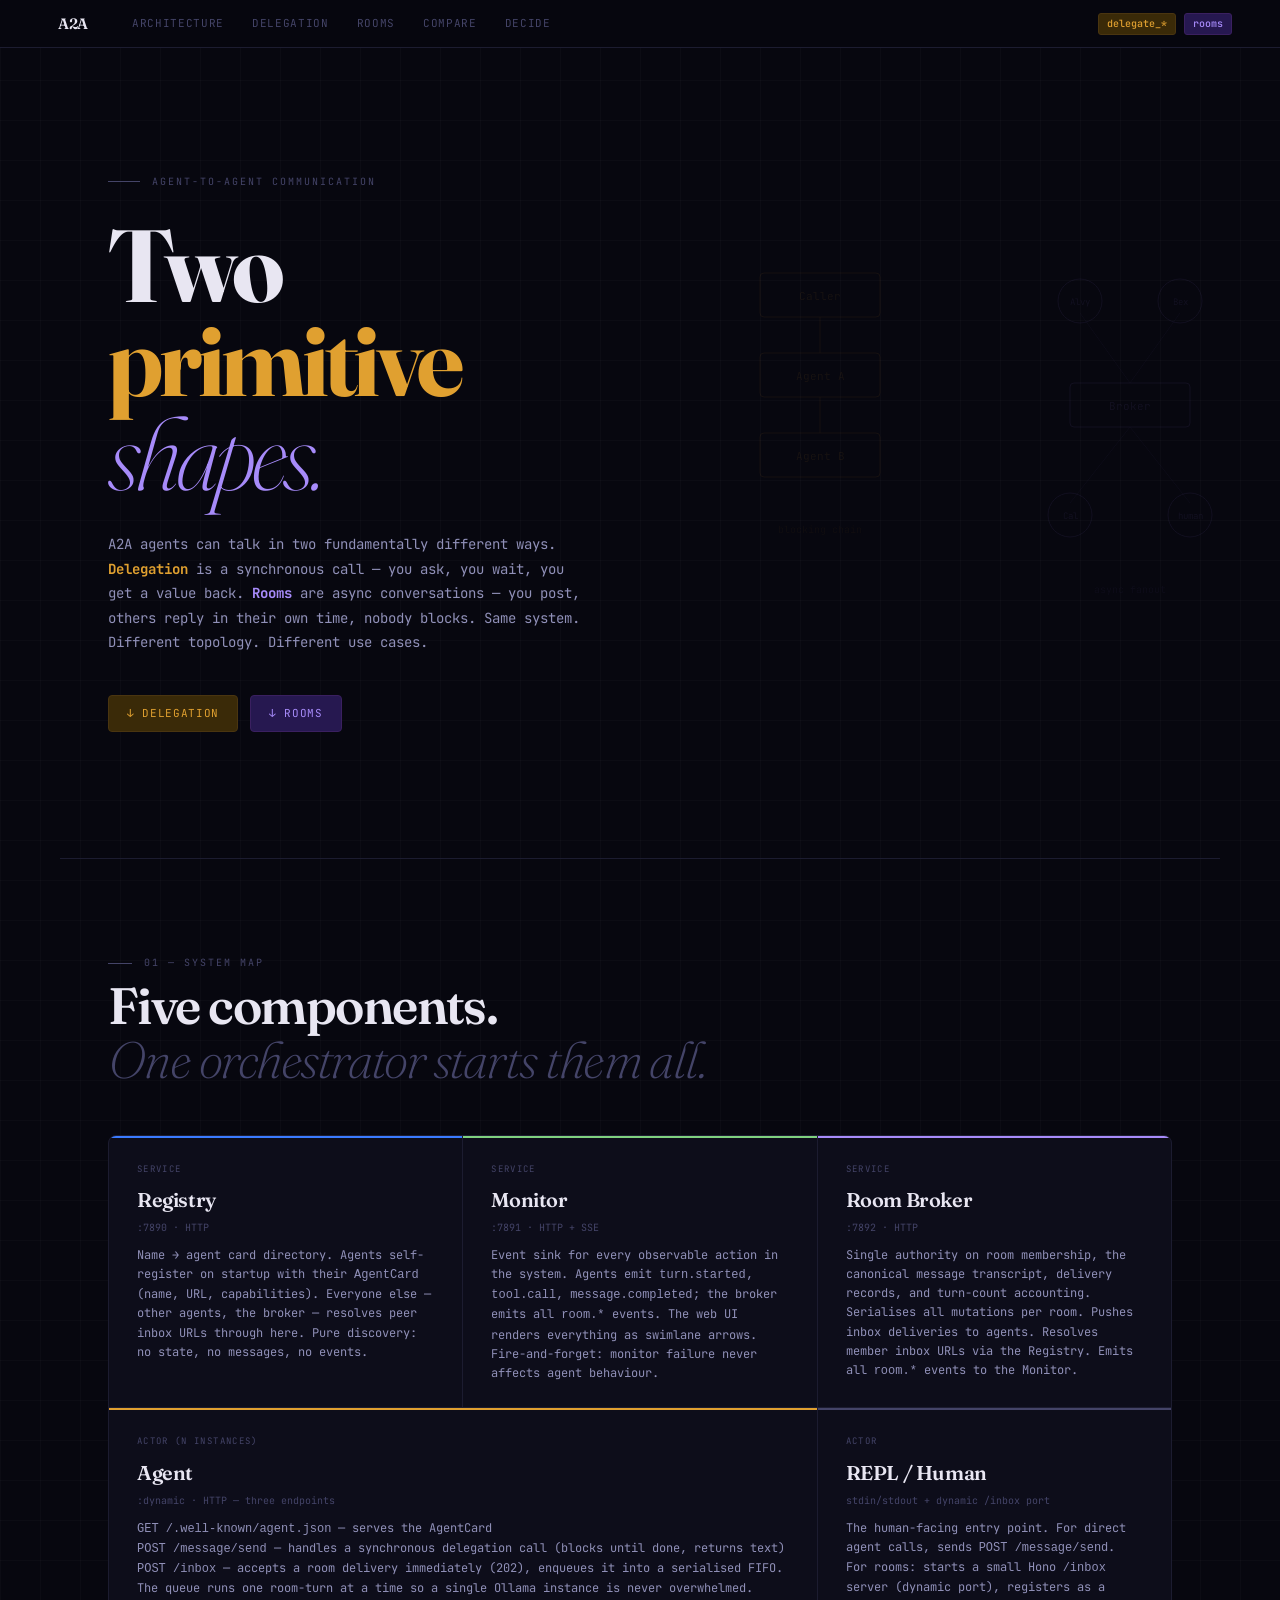
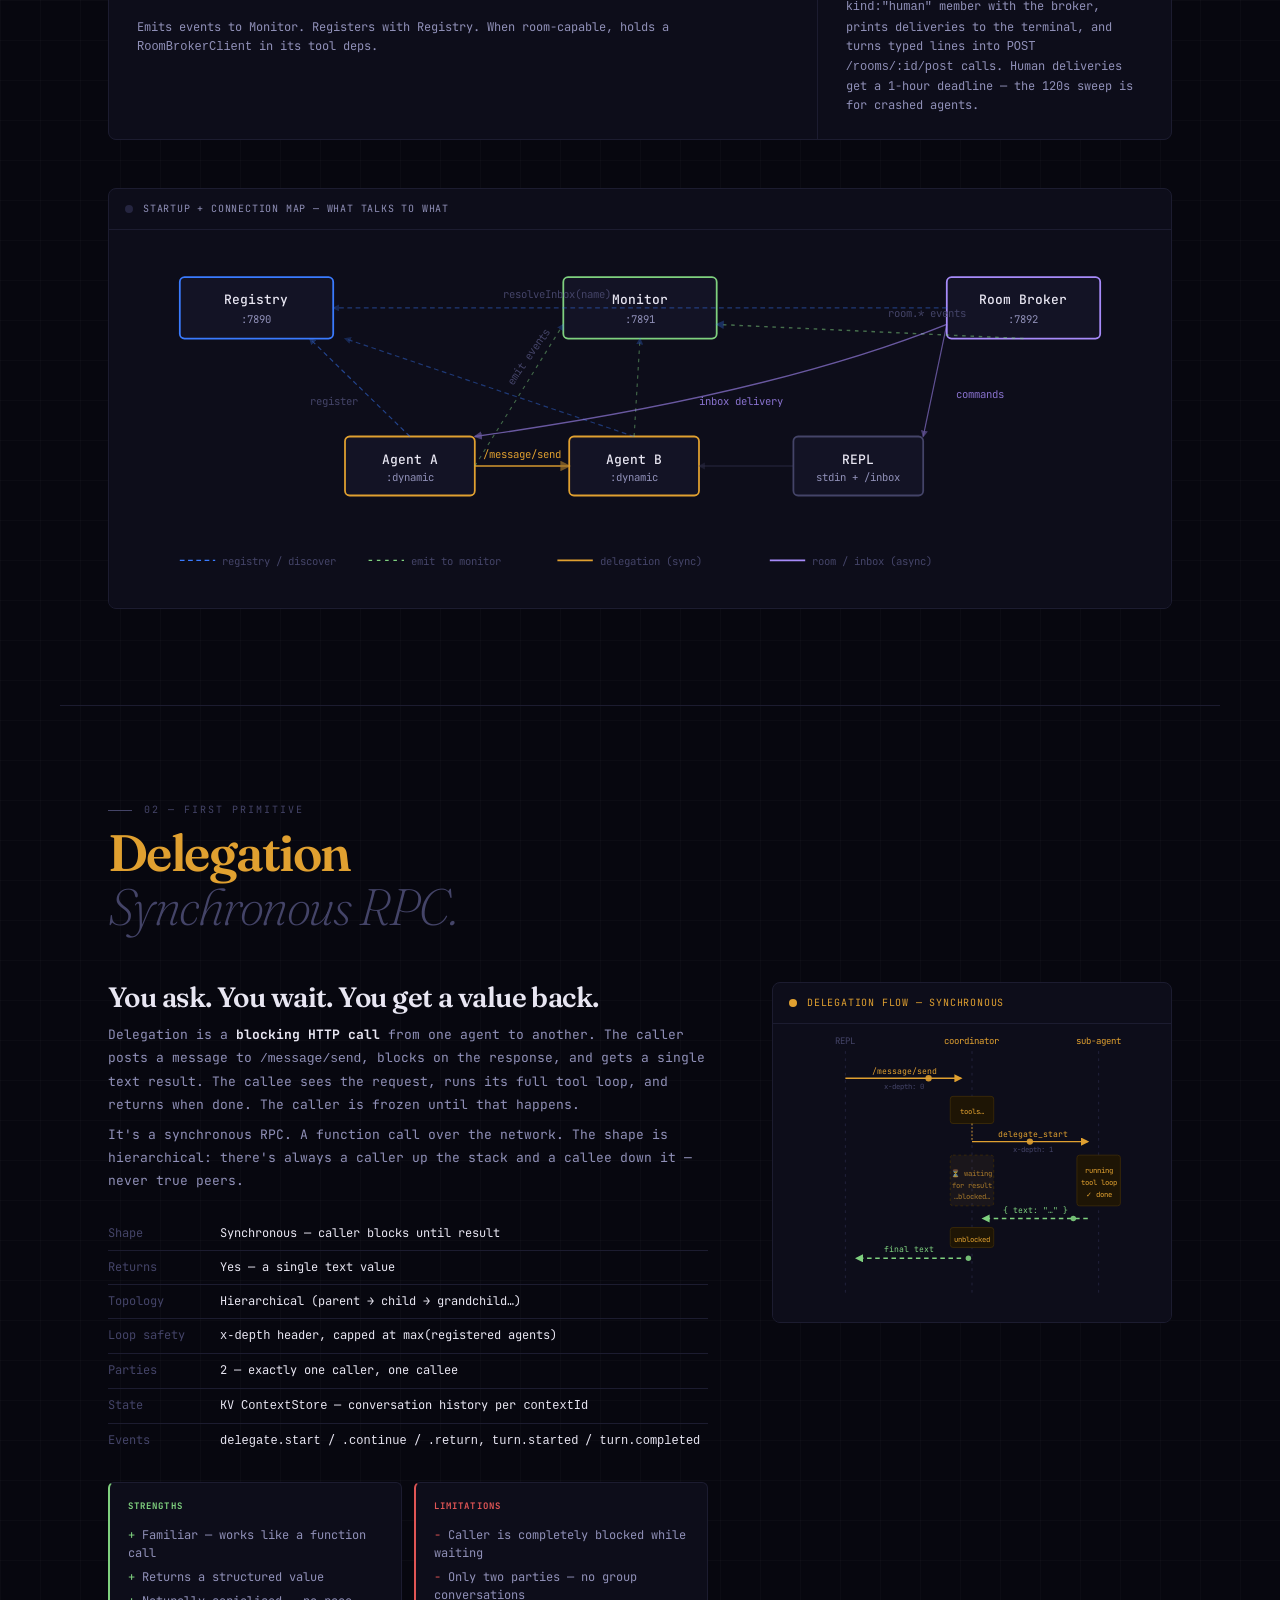
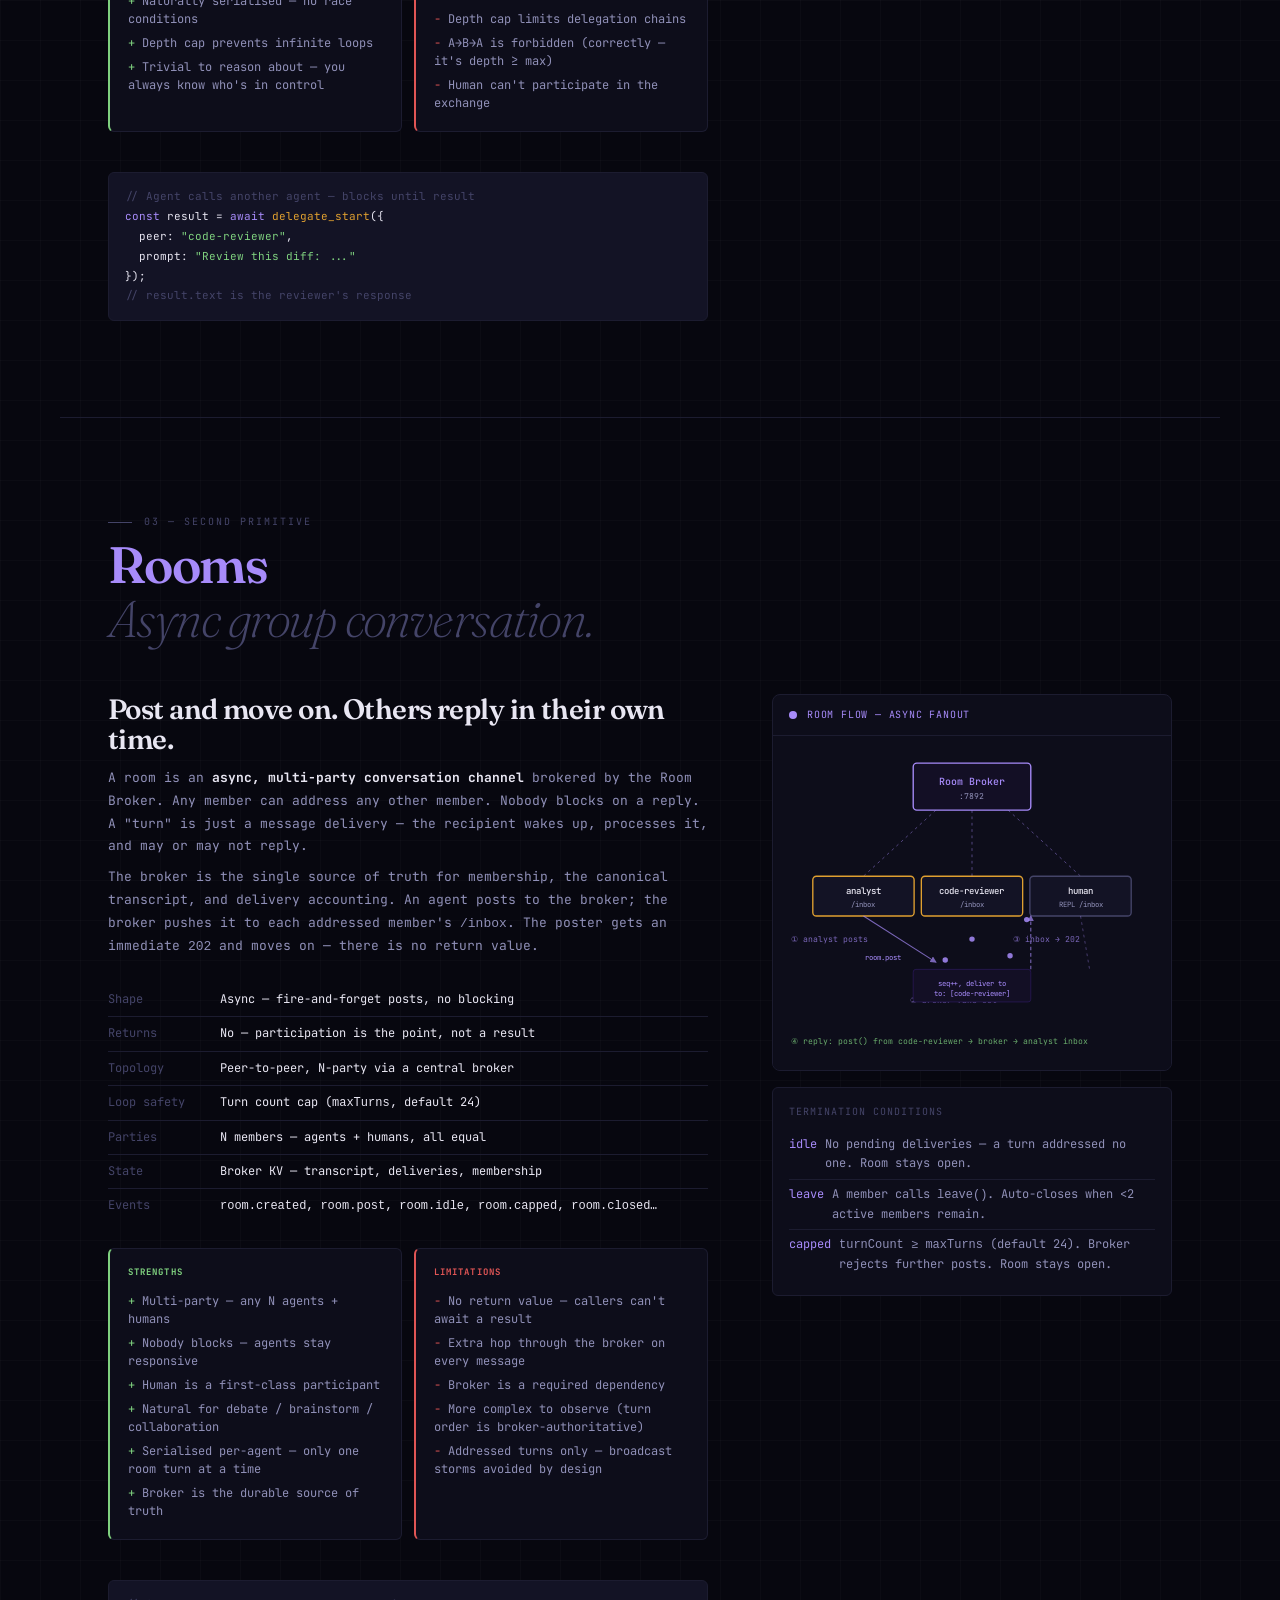
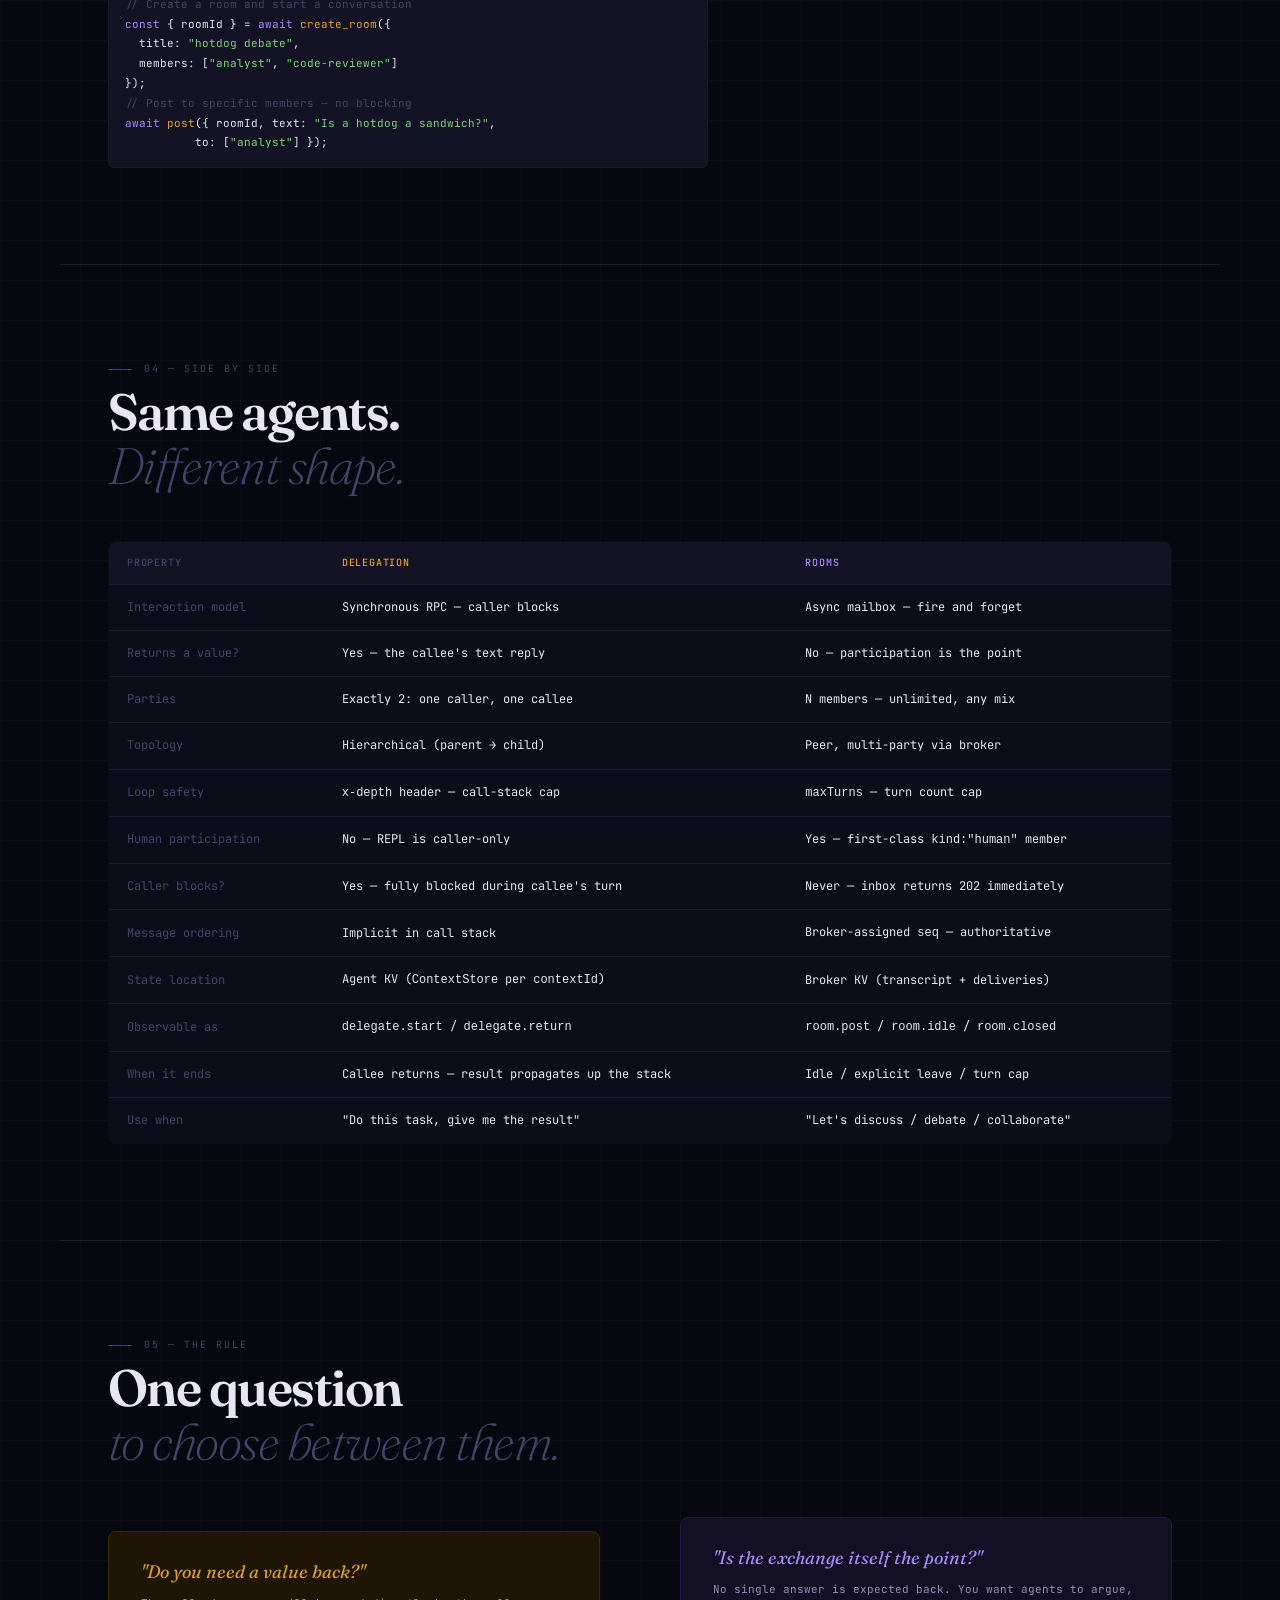
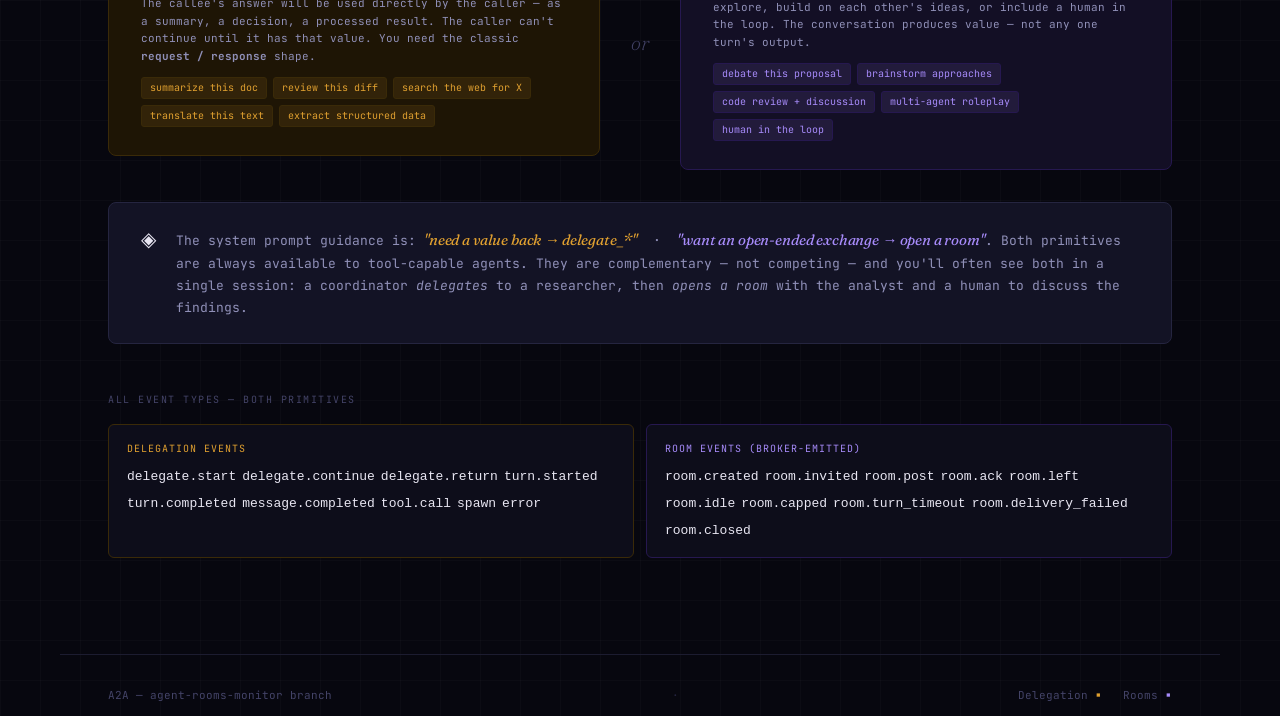
==== commit cd634495: "style: deno fmt across repo Brings the tree (including the agents-config PR's files) in line with `d" ====
--- a/docs/agent-rooms-architecture.html
+++ b/docs/agent-rooms-architecture.html
@@ -1,1059 +1,2724 @@
 <!DOCTYPE html>
 <html lang="en">
-<head>
-<meta charset="UTF-8">
-<meta name="viewport" content="width=device-width, initial-scale=1.0">
-<title>A2A — Agent Communication Architecture</title>
-<link rel="preconnect" href="https://fonts.googleapis.com">
-<link rel="preconnect" href="https://fonts.gstatic.com" crossorigin>
-<link href="https://fonts.googleapis.com/css2?family=Fraunces:ital,opsz,wght@0,9..144,200;0,9..144,600;0,9..144,700;1,9..144,200;1,9..144,400&family=JetBrains+Mono:wght@300;400;500&display=swap" rel="stylesheet">
-<style>
-:root {
-  --bg: #07070f;
-  --surface: #0d0d1a;
-  --surface2: #131325;
-  --border: #1c1c30;
-  --border2: #252540;
-  --text: #e8e6f2;
-  --text2: #9090b8;
-  --muted: #444468;
-  --del: #e0a030;
-  --del-dim: #1e1505;
-  --del-mid: #3a2a08;
-  --room: #a78bfa;
-  --room-dim: #130f25;
-  --room-mid: #261850;
-  --ret: #7fd17f;
-  --ret-dim: #0a1a0a;
-  --mon: #3a7bff;
-  --err: #e05555;
-  --grid: #0d0d1a;
-  --font-d: 'Fraunces', Georgia, serif;
-  --font-m: 'JetBrains Mono', 'Courier New', monospace;
-}
-
-*, *::before, *::after { box-sizing: border-box; margin: 0; padding: 0; }
-html { scroll-behavior: smooth; }
-
-body {
-  background-color: var(--bg);
-  background-image:
-    linear-gradient(rgba(255,255,255,0.018) 1px, transparent 1px),
-    linear-gradient(90deg, rgba(255,255,255,0.018) 1px, transparent 1px);
-  background-size: 40px 40px;
-  color: var(--text);
-  font-family: var(--font-m);
-  font-size: 13px;
-  line-height: 1.6;
-}
-
-/* ─── Nav ─────────────────────────────────────────────────────────── */
-nav {
-  position: sticky; top: 0; z-index: 100;
-  display: flex; align-items: center; gap: 8px;
-  padding: 0 48px; height: 48px;
-  background: rgba(7,7,15,0.92);
-  backdrop-filter: blur(16px);
-  border-bottom: 1px solid var(--border);
-}
-.nav-logo {
-  font-family: var(--font-d); font-size: 15px; font-weight: 600;
-  color: var(--text); text-decoration: none; letter-spacing: -0.02em;
-  margin-right: 16px;
-}
-nav a { color: var(--muted); text-decoration: none; font-size: 11px;
-  letter-spacing: 0.06em; text-transform: uppercase;
-  padding: 4px 10px; border-radius: 4px; transition: color 0.15s; }
-nav a:hover { color: var(--text2); }
-.nav-spacer { flex: 1; }
-.nav-tag {
-  font-size: 10px; padding: 2px 8px; border-radius: 3px; font-weight: 500;
-}
-.tag-del { background: var(--del-mid); color: var(--del); border: 1px solid #4a3510; }
-.tag-room { background: var(--room-mid); color: var(--room); border: 1px solid #3a2060; }
-
-/* ─── Layout ─────────────────────────────────────────────────────── */
-.container { max-width: 1160px; margin: 0 auto; padding: 0 48px; }
-
-/* ─── Hero ───────────────────────────────────────────────────────── */
-.hero {
-  min-height: 90vh; display: flex; align-items: center;
-  padding: 80px 48px;
-  max-width: 1160px; margin: 0 auto;
-  position: relative;
-}
-.hero-content { max-width: 640px; }
-.hero-eyebrow {
-  font-size: 10px; letter-spacing: 0.2em; text-transform: uppercase;
-  color: var(--muted); margin-bottom: 28px;
-  display: flex; align-items: center; gap: 12px;
-}
-.hero-eyebrow::before {
-  content: ''; display: block; width: 32px; height: 1px; background: var(--muted);
-}
-.hero h1 {
-  font-family: var(--font-d);
-  font-size: clamp(52px, 8vw, 108px);
-  font-weight: 700; line-height: 0.92;
-  letter-spacing: -0.04em; margin-bottom: 32px;
-}
-.hero h1 .accent { color: var(--room); font-style: italic; font-weight: 200; }
-.hero h1 .accent2 { color: var(--del); }
-.hero-desc {
-  font-size: 14px; color: var(--text2); line-height: 1.75;
-  max-width: 480px; margin-bottom: 40px;
-}
-.hero-ctas { display: flex; gap: 12px; flex-wrap: wrap; }
-.btn {
-  font-family: var(--font-m); font-size: 11px; letter-spacing: 0.06em;
-  text-transform: uppercase; padding: 9px 18px; border-radius: 4px;
-  text-decoration: none; transition: all 0.15s; border: 1px solid;
-}
-.btn-del { background: var(--del-mid); color: var(--del); border-color: #4a3510; }
-.btn-del:hover { background: #4a3510; }
-.btn-room { background: var(--room-mid); color: var(--room); border-color: #3a2060; }
-.btn-room:hover { background: #3a2060; }
-
-/* hero background ornament */
-.hero-bg {
-  position: absolute; right: 0; top: 50%; transform: translateY(-50%);
-  opacity: 0.07; pointer-events: none;
-}
-
-/* ─── Sections ───────────────────────────────────────────────────── */
-.section {
-  padding: 96px 48px;
-  max-width: 1160px; margin: 0 auto;
-  border-top: 1px solid var(--border);
-}
-.section-num {
-  font-size: 10px; letter-spacing: 0.2em; text-transform: uppercase;
-  color: var(--muted); margin-bottom: 8px;
-  display: flex; align-items: center; gap: 12px;
-}
-.section-num::before { content: ''; display: block; width: 24px; height: 1px; background: var(--muted); }
-.section h2 {
-  font-family: var(--font-d);
-  font-size: clamp(28px, 4vw, 52px);
-  font-weight: 600; letter-spacing: -0.03em; line-height: 1.05;
-  margin-bottom: 48px;
-}
-.section h2 .dim { color: var(--muted); font-weight: 200; font-style: italic; }
-
-/* ─── Component map ──────────────────────────────────────────────── */
-.arch-grid {
-  display: grid;
-  grid-template-columns: repeat(3, 1fr);
-  gap: 1px;
-  background: var(--border);
-  border: 1px solid var(--border);
-  border-radius: 8px;
-  overflow: hidden;
-  margin-bottom: 48px;
-}
-.arch-cell {
-  background: var(--surface);
-  padding: 24px 28px;
-  position: relative;
-}
-.arch-cell-label {
-  font-size: 9px; letter-spacing: 0.15em; text-transform: uppercase;
-  color: var(--muted); margin-bottom: 8px;
-}
-.arch-cell-name {
-  font-family: var(--font-d); font-size: 20px; font-weight: 600;
-  letter-spacing: -0.02em; margin-bottom: 4px;
-}
-.arch-cell-port {
-  font-size: 10px; color: var(--muted);
-  font-family: var(--font-m);
-  margin-bottom: 10px;
-}
-.arch-cell-desc { font-size: 12px; color: var(--text2); line-height: 1.6; }
-.arch-cell-tag {
-  position: absolute; top: 20px; right: 20px;
-  font-size: 9px; padding: 2px 7px; border-radius: 3px;
-  letter-spacing: 0.08em; text-transform: uppercase;
-}
-.c-reg   { border-top: 2px solid var(--mon); }
-.c-mon   { border-top: 2px solid var(--ret); }
-.c-brok  { border-top: 2px solid var(--room); }
-.c-agent { border-top: 2px solid var(--del); }
-.c-repl  { border-top: 2px solid var(--muted); }
-.arch-cell.span2 { grid-column: span 2; }
-
-/* ─── Two-col ─────────────────────────────────────────────────────── */
-.two-col { display: grid; grid-template-columns: 1fr 1fr; gap: 64px; align-items: start; }
-.two-col-wide { display: grid; grid-template-columns: 3fr 2fr; gap: 64px; align-items: start; }
-
-/* ─── Flow diagrams ───────────────────────────────────────────────── */
-.flow-wrap {
-  background: var(--surface);
-  border: 1px solid var(--border);
-  border-radius: 8px;
-  overflow: hidden;
-}
-.flow-header {
-  display: flex; align-items: center; gap: 10px;
-  padding: 12px 16px;
-  border-bottom: 1px solid var(--border);
-  font-size: 10px; letter-spacing: 0.08em; text-transform: uppercase;
-}
-.flow-dot {
-  width: 8px; height: 8px; border-radius: 50%;
-}
-.flow-title { color: var(--text2); }
-.flow-svg { display: block; width: 100%; }
-
-/* ─── Explanation cards ───────────────────────────────────────────── */
-.explain { display: flex; flex-direction: column; gap: 24px; }
-
-.explain h3 {
-  font-family: var(--font-d); font-size: 28px; font-weight: 600;
-  letter-spacing: -0.02em; line-height: 1.1; margin-bottom: 12px;
-}
-.explain p { font-size: 13px; color: var(--text2); line-height: 1.75; }
-.explain p + p { margin-top: 8px; }
-
-.property-list { list-style: none; }
-.property-list li {
-  display: grid; grid-template-columns: 100px 1fr;
-  gap: 12px; padding: 7px 0;
-  border-bottom: 1px solid var(--border);
-  font-size: 12px;
-}
-.property-list li:last-child { border-bottom: none; }
-.prop-key { color: var(--muted); }
-.prop-val { color: var(--text); }
-
-/* ─── Pros / Cons ─────────────────────────────────────────────────── */
-.pros-cons { display: grid; grid-template-columns: 1fr 1fr; gap: 12px; }
-.pros, .cons {
-  background: var(--surface); border: 1px solid var(--border);
-  border-radius: 6px; padding: 16px 18px;
-}
-.pros { border-left: 2px solid var(--ret); }
-.cons { border-left: 2px solid var(--err); }
-.pros h4, .cons h4 {
-  font-size: 9px; letter-spacing: 0.12em; text-transform: uppercase;
-  margin-bottom: 10px;
-}
-.pros h4 { color: var(--ret); }
-.cons h4 { color: var(--err); }
-.pros li, .cons li {
-  list-style: none; font-size: 12px; color: var(--text2);
-  padding: 3px 0; line-height: 1.5;
-}
-.pros li::before { content: '+ '; color: var(--ret); }
-.cons li::before { content: '− '; color: var(--err); }
-
-/* ─── Comparison table ───────────────────────────────────────────── */
-.compare-table {
-  width: 100%; border-collapse: collapse;
-  background: var(--surface);
-  border: 1px solid var(--border);
-  border-radius: 8px; overflow: hidden;
-}
-.compare-table th, .compare-table td {
-  padding: 13px 18px; text-align: left;
-  border-bottom: 1px solid var(--border);
-  font-size: 12px;
-}
-.compare-table th {
-  font-size: 10px; letter-spacing: 0.08em; text-transform: uppercase;
-  font-weight: 500; background: var(--surface2);
-}
-.compare-table th:first-child { color: var(--muted); }
-.compare-table th:nth-child(2) { color: var(--del); }
-.compare-table th:nth-child(3) { color: var(--room); }
-.compare-table td:first-child { color: var(--muted); }
-.compare-table td:nth-child(2) { color: var(--text); }
-.compare-table td:nth-child(3) { color: var(--text); }
-.compare-table tr:last-child td { border-bottom: none; }
-.compare-table tr:hover td { background: rgba(255,255,255,0.02); }
-.compare-table .yes { color: var(--ret); }
-.compare-table .no { color: var(--err); }
-
-/* ─── Decision section ───────────────────────────────────────────── */
-.decision-row {
-  display: grid; grid-template-columns: 1fr 48px 1fr; gap: 16px; align-items: center;
-  margin-bottom: 16px;
-}
-.decision-card {
-  border: 1px solid var(--border); border-radius: 8px; padding: 28px 32px;
-}
-.decision-card.del-card {
-  background: var(--del-dim); border-color: var(--del-mid);
-}
-.decision-card.room-card {
-  background: var(--room-dim); border-color: var(--room-mid);
-}
-.decision-card .dc-q {
-  font-family: var(--font-d); font-size: 18px; font-weight: 400; font-style: italic;
-  line-height: 1.3; margin-bottom: 12px;
-}
-.del-card .dc-q { color: var(--del); }
-.room-card .dc-q { color: var(--room); }
-.decision-card .dc-rule {
-  font-size: 11px; color: var(--text2); line-height: 1.6;
-}
-.decision-card .dc-examples {
-  margin-top: 12px; display: flex; flex-wrap: wrap; gap: 6px;
-}
-.dc-example {
-  font-size: 10px; padding: 2px 8px; border-radius: 3px;
-  border: 1px solid; font-family: var(--font-m);
-}
-.del-card .dc-example { border-color: var(--del-mid); color: var(--del); background: rgba(224,160,48,0.1); }
-.room-card .dc-example { border-color: var(--room-mid); color: var(--room); background: rgba(167,139,250,0.1); }
-.decision-vs {
-  text-align: center; font-family: var(--font-d); font-size: 20px;
-  font-weight: 200; color: var(--muted); font-style: italic;
-}
-
-/* ─── Key rule callout ────────────────────────────────────────────── */
-.rule-box {
-  background: var(--surface2); border: 1px solid var(--border2);
-  border-radius: 8px; padding: 24px 32px;
-  display: flex; align-items: flex-start; gap: 20px;
-  margin-top: 32px;
-}
-.rule-icon { font-size: 20px; line-height: 1; flex-shrink: 0; margin-top: 2px; }
-.rule-text { font-size: 13px; color: var(--text2); line-height: 1.7; }
-.rule-text strong { color: var(--text); font-weight: 500; }
-.rule-highlight {
-  display: inline; font-family: var(--font-d); font-size: 15px;
-  font-style: italic; letter-spacing: -0.01em;
-}
-.del-hl { color: var(--del); }
-.room-hl { color: var(--room); }
-
-/* ─── Code snippet ───────────────────────────────────────────────── */
-.code-snippet {
-  background: var(--surface2); border: 1px solid var(--border);
-  border-radius: 6px; padding: 14px 16px; margin-top: 16px;
-  font-size: 11px; line-height: 1.8; overflow-x: auto;
-}
-.cs-comment { color: var(--muted); }
-.cs-key { color: var(--room); }
-.cs-str { color: var(--ret); }
-.cs-fn { color: var(--del); }
-
-/* ─── Footer ─────────────────────────────────────────────────────── */
-footer {
-  border-top: 1px solid var(--border);
-  padding: 32px 48px;
-  max-width: 1160px; margin: 0 auto;
-  display: flex; align-items: center; justify-content: space-between;
-  color: var(--muted); font-size: 11px;
-}
-
-/* ─── Responsive ─────────────────────────────────────────────────── */
-@media (max-width: 900px) {
-  nav { padding: 0 24px; }
-  nav a:not(.nav-logo) { display: none; }
-  .hero, .section { padding-left: 24px; padding-right: 24px; }
-  .two-col, .two-col-wide { grid-template-columns: 1fr; gap: 40px; }
-  .arch-grid { grid-template-columns: 1fr; }
-  .arch-cell.span2 { grid-column: span 1; }
-  .pros-cons { grid-template-columns: 1fr; }
-  .decision-row { grid-template-columns: 1fr; }
-  .decision-vs { display: none; }
-  footer { flex-direction: column; gap: 8px; text-align: center; }
-}
-
-/* ─── Animations ─────────────────────────────────────────────────── */
-@keyframes fadeIn {
-  from { opacity: 0; transform: translateY(16px); }
-  to   { opacity: 1; transform: translateY(0); }
-}
-.hero-content { animation: fadeIn 0.7s ease both; }
-</style>
-</head>
-<body>
-
-<!-- ── NAV ─────────────────────────────────────────────────────────── -->
-<nav>
-  <a href="#" class="nav-logo">A2A</a>
-  <a href="#architecture">Architecture</a>
-  <a href="#delegation">Delegation</a>
-  <a href="#rooms">Rooms</a>
-  <a href="#compare">Compare</a>
-  <a href="#decide">Decide</a>
-  <div class="nav-spacer"></div>
-  <span class="nav-tag tag-del">delegate_*</span>
-  <span class="nav-tag tag-room">rooms</span>
-</nav>
-
-<!-- ── HERO ────────────────────────────────────────────────────────── -->
-<div class="hero">
-  <div class="hero-content">
-    <div class="hero-eyebrow">Agent-to-Agent Communication</div>
-    <h1>Two<br><span class="accent2">primitive</span><br><span class="accent">shapes.</span></h1>
-    <p class="hero-desc">
-      A2A agents can talk in two fundamentally different ways.
-      <strong style="color:var(--del)">Delegation</strong> is a synchronous call — you ask, you wait, you get a value back.
-      <strong style="color:var(--room)">Rooms</strong> are async conversations — you post, others reply in their own time, nobody blocks.
-      Same system. Different topology. Different use cases.
-    </p>
-    <div class="hero-ctas">
-      <a href="#delegation" class="btn btn-del">↓ Delegation</a>
-      <a href="#rooms" class="btn btn-room">↓ Rooms</a>
-    </div>
-  </div>
-
-  <!-- Background SVG ornament -->
-  <svg class="hero-bg" width="480" height="480" viewBox="0 0 480 480" fill="none">
-    <!-- delegation side: stacked boxes -->
-    <rect x="20" y="60" width="120" height="44" rx="4" stroke="#e0a030" stroke-width="1"/>
-    <text x="80" y="87" text-anchor="middle" fill="#e0a030" font-family="JetBrains Mono" font-size="11">Caller</text>
-    <line x1="80" y1="104" x2="80" y2="140" stroke="#e0a030" stroke-width="1"/>
-    <rect x="20" y="140" width="120" height="44" rx="4" stroke="#e0a030" stroke-width="1"/>
-    <text x="80" y="167" text-anchor="middle" fill="#e0a030" font-family="JetBrains Mono" font-size="11">Agent A</text>
-    <line x1="80" y1="184" x2="80" y2="220" stroke="#e0a030" stroke-width="1"/>
-    <rect x="20" y="220" width="120" height="44" rx="4" stroke="#e0a030" stroke-width="1"/>
-    <text x="80" y="247" text-anchor="middle" fill="#e0a030" font-family="JetBrains Mono" font-size="11">Agent B</text>
-    <text x="80" y="320" text-anchor="middle" fill="#e0a030" font-family="JetBrains Mono" font-size="10" opacity="0.6">blocking chain</text>
-
-    <!-- rooms side: hub and spokes -->
-    <rect x="330" y="170" width="120" height="44" rx="4" stroke="#a78bfa" stroke-width="1"/>
-    <text x="390" y="197" text-anchor="middle" fill="#a78bfa" font-family="JetBrains Mono" font-size="11">Broker</text>
-    <line x1="390" y1="170" x2="340" y2="100" stroke="#a78bfa" stroke-width="1" opacity="0.5"/>
-    <line x1="390" y1="170" x2="440" y2="100" stroke="#a78bfa" stroke-width="1" opacity="0.5"/>
-    <line x1="390" y1="214" x2="330" y2="290" stroke="#a78bfa" stroke-width="1" opacity="0.5"/>
-    <line x1="390" y1="214" x2="450" y2="290" stroke="#a78bfa" stroke-width="1" opacity="0.5"/>
-    <circle cx="340" cy="88" r="22" stroke="#a78bfa" stroke-width="1"/>
-    <text x="340" y="92" text-anchor="middle" fill="#a78bfa" font-family="JetBrains Mono" font-size="9">Alvy</text>
-    <circle cx="440" cy="88" r="22" stroke="#a78bfa" stroke-width="1"/>
-    <text x="440" y="92" text-anchor="middle" fill="#a78bfa" font-family="JetBrains Mono" font-size="9">Bex</text>
-    <circle cx="330" cy="302" r="22" stroke="#a78bfa" stroke-width="1"/>
-    <text x="330" y="306" text-anchor="middle" fill="#a78bfa" font-family="JetBrains Mono" font-size="9">Cal</text>
-    <circle cx="450" cy="302" r="22" stroke="#a78bfa" stroke-width="1"/>
-    <text x="450" y="306" text-anchor="middle" fill="#a78bfa" font-family="JetBrains Mono" font-size="9">human</text>
-    <text x="390" y="380" text-anchor="middle" fill="#a78bfa" font-family="JetBrains Mono" font-size="10" opacity="0.6">async fanout</text>
-  </svg>
-</div>
-
-<!-- ── 01: ARCHITECTURE ─────────────────────────────────────────────── -->
-<section class="section" id="architecture">
-  <div class="section-num">01 — System map</div>
-  <h2>Five components.<br><span class="dim">One orchestrator starts them all.</span></h2>
-
-  <div class="arch-grid">
-    <div class="arch-cell c-reg">
-      <div class="arch-cell-label">Service</div>
-      <div class="arch-cell-name">Registry</div>
-      <div class="arch-cell-port">:7890 · HTTP</div>
-      <div class="arch-cell-desc">Name → agent card directory. Agents self-register on startup with their <code>AgentCard</code> (name, URL, capabilities). Everyone else — other agents, the broker — resolves peer inbox URLs through here. Pure discovery: no state, no messages, no events.</div>
-    </div>
-    <div class="arch-cell c-mon">
-      <div class="arch-cell-label">Service</div>
-      <div class="arch-cell-name">Monitor</div>
-      <div class="arch-cell-port">:7891 · HTTP + SSE</div>
-      <div class="arch-cell-desc">Event sink for every observable action in the system. Agents emit <code>turn.started</code>, <code>tool.call</code>, <code>message.completed</code>; the broker emits all <code>room.*</code> events. The web UI renders everything as swimlane arrows. Fire-and-forget: monitor failure never affects agent behaviour.</div>
-    </div>
-    <div class="arch-cell c-brok">
-      <div class="arch-cell-label">Service</div>
-      <div class="arch-cell-name">Room Broker</div>
-      <div class="arch-cell-port">:7892 · HTTP</div>
-      <div class="arch-cell-desc">Single authority on room membership, the canonical message transcript, delivery records, and turn-count accounting. Serialises all mutations per room. Pushes inbox deliveries to agents. Resolves member inbox URLs via the Registry. Emits all <code>room.*</code> events to the Monitor.</div>
-    </div>
-    <div class="arch-cell c-agent span2">
-      <div class="arch-cell-label">Actor (N instances)</div>
-      <div class="arch-cell-name">Agent</div>
-      <div class="arch-cell-port">:dynamic · HTTP — three endpoints</div>
-      <div class="arch-cell-desc">
-        <code>GET /.well-known/agent.json</code> — serves the AgentCard<br>
-        <code>POST /message/send</code> — handles a synchronous delegation call (blocks until done, returns text)<br>
-        <code>POST /inbox</code> — accepts a room delivery immediately (202), enqueues it into a serialised FIFO. The queue runs one room-turn at a time so a single Ollama instance is never overwhelmed.<br><br>
-        Emits events to Monitor. Registers with Registry. When room-capable, holds a <code>RoomBrokerClient</code> in its tool deps.
-      </div>
-    </div>
-    <div class="arch-cell c-repl">
-      <div class="arch-cell-label">Actor</div>
-      <div class="arch-cell-name">REPL / Human</div>
-      <div class="arch-cell-port">stdin/stdout + dynamic /inbox port</div>
-      <div class="arch-cell-desc">The human-facing entry point. For direct agent calls, sends <code>POST /message/send</code>. For rooms: starts a small Hono <code>/inbox</code> server (dynamic port), registers as a <code>kind:"human"</code> member with the broker, prints deliveries to the terminal, and turns typed lines into <code>POST /rooms/:id/post</code> calls. Human deliveries get a 1-hour deadline — the 120s sweep is for crashed agents.</div>
-    </div>
-  </div>
-
-  <!-- Architecture flow SVG -->
-  <div class="flow-wrap">
-    <div class="flow-header">
-      <div class="flow-dot" style="background:var(--border2)"></div>
-      <span class="flow-title">Startup + connection map — what talks to what</span>
-    </div>
-    <svg class="flow-svg" viewBox="0 0 900 320" xmlns="http://www.w3.org/2000/svg">
-      <defs>
-        <marker id="arr-mon" markerWidth="6" markerHeight="6" refX="5" refY="3" orient="auto">
-          <path d="M0,0 L6,3 L0,6 Z" fill="#3a7bff" opacity="0.6"/>
-        </marker>
-        <marker id="arr-reg" markerWidth="6" markerHeight="6" refX="5" refY="3" orient="auto">
-          <path d="M0,0 L6,3 L0,6 Z" fill="var(--mon)" opacity="0.6"/>
-        </marker>
-        <marker id="arr-del" markerWidth="6" markerHeight="6" refX="5" refY="3" orient="auto">
-          <path d="M0,0 L6,3 L0,6 Z" fill="var(--del)" opacity="0.7"/>
-        </marker>
-        <marker id="arr-room" markerWidth="6" markerHeight="6" refX="5" refY="3" orient="auto">
-          <path d="M0,0 L6,3 L0,6 Z" fill="var(--room)" opacity="0.7"/>
-        </marker>
-        <marker id="arr-muted" markerWidth="6" markerHeight="6" refX="5" refY="3" orient="auto">
-          <path d="M0,0 L6,3 L0,6 Z" fill="var(--muted)" opacity="0.6"/>
-        </marker>
-      </defs>
-
-      <!-- Background -->
-      <rect width="900" height="320" fill="var(--surface)"/>
-
-      <!-- ── Services row ── -->
-      <!-- Registry -->
-      <rect x="60" y="40" width="130" height="52" rx="4" fill="var(--surface2)" stroke="var(--mon)" stroke-width="1.5"/>
-      <text x="125" y="63" text-anchor="middle" font-family="JetBrains Mono" font-size="11" font-weight="500" fill="#e8e6f2">Registry</text>
-      <text x="125" y="79" text-anchor="middle" font-family="JetBrains Mono" font-size="9" fill="var(--text2)">:7890</text>
-
-      <!-- Monitor -->
-      <rect x="385" y="40" width="130" height="52" rx="4" fill="var(--surface2)" stroke="var(--ret)" stroke-width="1.5"/>
-      <text x="450" y="63" text-anchor="middle" font-family="JetBrains Mono" font-size="11" font-weight="500" fill="#e8e6f2">Monitor</text>
-      <text x="450" y="79" text-anchor="middle" font-family="JetBrains Mono" font-size="9" fill="var(--text2)">:7891</text>
-
-      <!-- Room Broker -->
-      <rect x="710" y="40" width="130" height="52" rx="4" fill="var(--surface2)" stroke="var(--room)" stroke-width="1.5"/>
-      <text x="775" y="63" text-anchor="middle" font-family="JetBrains Mono" font-size="11" font-weight="500" fill="#e8e6f2">Room Broker</text>
-      <text x="775" y="79" text-anchor="middle" font-family="JetBrains Mono" font-size="9" fill="var(--text2)">:7892</text>
-
-      <!-- ── Agents row ── -->
-      <rect x="200" y="175" width="110" height="50" rx="4" fill="var(--surface2)" stroke="var(--del)" stroke-width="1.5"/>
-      <text x="255" y="198" text-anchor="middle" font-family="JetBrains Mono" font-size="11" font-weight="500" fill="#e8e6f2">Agent A</text>
-      <text x="255" y="213" text-anchor="middle" font-family="JetBrains Mono" font-size="9" fill="var(--text2)">:dynamic</text>
-
-      <rect x="390" y="175" width="110" height="50" rx="4" fill="var(--surface2)" stroke="var(--del)" stroke-width="1.5"/>
-      <text x="445" y="198" text-anchor="middle" font-family="JetBrains Mono" font-size="11" font-weight="500" fill="#e8e6f2">Agent B</text>
-      <text x="445" y="213" text-anchor="middle" font-family="JetBrains Mono" font-size="9" fill="var(--text2)">:dynamic</text>
-
-      <!-- ── REPL ── -->
-      <rect x="580" y="175" width="110" height="50" rx="4" fill="var(--surface2)" stroke="var(--muted)" stroke-width="1.5"/>
-      <text x="635" y="198" text-anchor="middle" font-family="JetBrains Mono" font-size="11" font-weight="500" fill="#e8e6f2">REPL</text>
-      <text x="635" y="213" text-anchor="middle" font-family="JetBrains Mono" font-size="9" fill="var(--text2)">stdin + /inbox</text>
-
-      <!-- ── Connections ── -->
-      <!-- Agents register with Registry -->
-      <line x1="255" y1="175" x2="170" y2="92" stroke="var(--mon)" stroke-width="1" stroke-dasharray="4 3" marker-end="url(#arr-reg)" opacity="0.5"/>
-      <line x1="445" y1="175" x2="200" y2="92" stroke="var(--mon)" stroke-width="1" stroke-dasharray="4 3" marker-end="url(#arr-reg)" opacity="0.4"/>
-      <text x="170" y="148" font-family="JetBrains Mono" font-size="9" fill="var(--muted)">register</text>
-
-      <!-- Broker resolves via Registry -->
-      <line x1="710" y1="66" x2="190" y2="66" stroke="var(--mon)" stroke-width="1" stroke-dasharray="4 3" marker-end="url(#arr-reg)" opacity="0.4"/>
-      <text x="380" y="58" text-anchor="middle" font-family="JetBrains Mono" font-size="9" fill="var(--muted)">resolveInbox(name)</text>
-
-      <!-- Agents emit to Monitor -->
-      <line x1="310" y1="200" x2="385" y2="80" stroke="var(--ret)" stroke-width="1" stroke-dasharray="3 4" marker-end="url(#arr-mon)" opacity="0.45"/>
-      <line x1="445" y1="175" x2="450" y2="92" stroke="var(--ret)" stroke-width="1" stroke-dasharray="3 4" marker-end="url(#arr-mon)" opacity="0.45"/>
-      <text x="342" y="132" font-family="JetBrains Mono" font-size="9" fill="var(--muted)" transform="rotate(-55 342 132)">emit events</text>
-
-      <!-- Broker emits to Monitor -->
-      <line x1="775" y1="92" x2="515" y2="80" stroke="var(--ret)" stroke-width="1.2" stroke-dasharray="3 4" marker-end="url(#arr-mon)" opacity="0.5"/>
-      <text x="660" y="74" font-family="JetBrains Mono" font-size="9" fill="var(--muted)">room.* events</text>
-
-      <!-- Broker ↔ Agent A (inbox delivery) -->
-      <path d="M 710,80 Q 560,140 310,175" stroke="var(--room)" stroke-width="1.2" fill="none" marker-end="url(#arr-room)" opacity="0.6"/>
-      <text x="500" y="148" font-family="JetBrains Mono" font-size="9" fill="var(--room)" opacity="0.8">inbox delivery</text>
-
-      <!-- Agent A ↔ Agent B (delegation) -->
-      <line x1="310" y1="200" x2="390" y2="200" stroke="var(--del)" stroke-width="1.5" marker-end="url(#arr-del)" opacity="0.7"/>
-      <text x="350" y="193" text-anchor="middle" font-family="JetBrains Mono" font-size="9" fill="var(--del)">/message/send</text>
-
-      <!-- Broker ↔ REPL (room commands) -->
-      <line x1="710" y1="80" x2="690" y2="175" stroke="var(--room)" stroke-width="1" fill="none" marker-end="url(#arr-room)" opacity="0.55"/>
-      <text x="718" y="142" font-family="JetBrains Mono" font-size="9" fill="var(--room)" opacity="0.8">commands</text>
-
-      <!-- REPL → agent via /message/send -->
-      <line x1="580" y1="200" x2="500" y2="200" stroke="var(--muted)" stroke-width="1" marker-end="url(#arr-muted)" opacity="0.5"/>
-
-      <!-- Legend -->
-      <line x1="60" y1="280" x2="90" y2="280" stroke="var(--mon)" stroke-width="1" stroke-dasharray="4 3"/>
-      <text x="96" y="284" font-family="JetBrains Mono" font-size="9" fill="var(--muted)">registry / discover</text>
-      <line x1="220" y1="280" x2="250" y2="280" stroke="var(--ret)" stroke-width="1" stroke-dasharray="3 4"/>
-      <text x="256" y="284" font-family="JetBrains Mono" font-size="9" fill="var(--muted)">emit to monitor</text>
-      <line x1="380" y1="280" x2="410" y2="280" stroke="var(--del)" stroke-width="1.5"/>
-      <text x="416" y="284" font-family="JetBrains Mono" font-size="9" fill="var(--muted)">delegation (sync)</text>
-      <line x1="560" y1="280" x2="590" y2="280" stroke="var(--room)" stroke-width="1.5"/>
-      <text x="596" y="284" font-family="JetBrains Mono" font-size="9" fill="var(--muted)">room / inbox (async)</text>
-    </svg>
-  </div>
-</section>
-
-<!-- ── 02: DELEGATION ────────────────────────────────────────────────── -->
-<section class="section" id="delegation">
-  <div class="section-num">02 — First primitive</div>
-  <h2><span style="color:var(--del)">Delegation</span><br><span class="dim">Synchronous RPC.</span></h2>
-
-  <div class="two-col-wide">
-    <div class="explain">
-      <div>
-        <h3>You ask. You wait. You get a value back.</h3>
-        <p>Delegation is a <strong style="color:var(--text)">blocking HTTP call</strong> from one agent to another. The caller posts a message to <code>/message/send</code>, blocks on the response, and gets a single text result. The callee sees the request, runs its full tool loop, and returns when done. The caller is frozen until that happens.</p>
-        <p>It's a synchronous RPC. A function call over the network. The shape is hierarchical: there's always a caller up the stack and a callee down it — never true peers.</p>
-      </div>
-
-      <ul class="property-list">
-        <li><span class="prop-key">Shape</span><span class="prop-val">Synchronous — caller blocks until result</span></li>
-        <li><span class="prop-key">Returns</span><span class="prop-val">Yes — a single text value</span></li>
-        <li><span class="prop-key">Topology</span><span class="prop-val">Hierarchical (parent → child → grandchild…)</span></li>
-        <li><span class="prop-key">Loop safety</span><span class="prop-val"><code>x-depth</code> header, capped at max(registered agents)</span></li>
-        <li><span class="prop-key">Parties</span><span class="prop-val">2 — exactly one caller, one callee</span></li>
-        <li><span class="prop-key">State</span><span class="prop-val">KV <code>ContextStore</code> — conversation history per <code>contextId</code></span></li>
-        <li><span class="prop-key">Events</span><span class="prop-val"><code>delegate.start</code> / <code>.continue</code> / <code>.return</code>, <code>turn.started</code> / <code>turn.completed</code></span></li>
-      </ul>
-
-      <div class="pros-cons">
-        <div class="pros">
-          <h4>Strengths</h4>
-          <ul>
-            <li>Familiar — works like a function call</li>
-            <li>Returns a structured value</li>
-            <li>Naturally serialised — no race conditions</li>
-            <li>Depth cap prevents infinite loops</li>
-            <li>Trivial to reason about — you always know who's in control</li>
-          </ul>
-        </div>
-        <div class="cons">
-          <h4>Limitations</h4>
-          <ul>
-            <li>Caller is completely blocked while waiting</li>
-            <li>Only two parties — no group conversations</li>
-            <li>Depth cap limits delegation chains</li>
-            <li>A→B→A is forbidden (correctly — it's depth ≥ max)</li>
-            <li>Human can't participate in the exchange</li>
-          </ul>
+  <head>
+    <meta charset="UTF-8">
+    <meta name="viewport" content="width=device-width, initial-scale=1.0">
+    <title>A2A — Agent Communication Architecture</title>
+    <link rel="preconnect" href="https://fonts.googleapis.com">
+    <link rel="preconnect" href="https://fonts.gstatic.com" crossorigin>
+    <link
+      href="https://fonts.googleapis.com/css2?family=Fraunces:ital,opsz,wght@0,9..144,200;0,9..144,600;0,9..144,700;1,9..144,200;1,9..144,400&family=JetBrains+Mono:wght@300;400;500&display=swap"
+      rel="stylesheet"
+    >
+    <style>
+      :root {
+        --bg: #07070f;
+        --surface: #0d0d1a;
+        --surface2: #131325;
+        --border: #1c1c30;
+        --border2: #252540;
+        --text: #e8e6f2;
+        --text2: #9090b8;
+        --muted: #444468;
+        --del: #e0a030;
+        --del-dim: #1e1505;
+        --del-mid: #3a2a08;
+        --room: #a78bfa;
+        --room-dim: #130f25;
+        --room-mid: #261850;
+        --ret: #7fd17f;
+        --ret-dim: #0a1a0a;
+        --mon: #3a7bff;
+        --err: #e05555;
+        --grid: #0d0d1a;
+        --font-d: "Fraunces", Georgia, serif;
+        --font-m: "JetBrains Mono", "Courier New", monospace;
+      }
+
+      *, *::before, *::after {
+        box-sizing: border-box;
+        margin: 0;
+        padding: 0;
+      }
+      html {
+        scroll-behavior: smooth;
+      }
+
+      body {
+        background-color: var(--bg);
+        background-image:
+          linear-gradient(rgba(255, 255, 255, 0.018) 1px, transparent 1px),
+          linear-gradient(
+          90deg,
+          rgba(255, 255, 255, 0.018) 1px,
+          transparent 1px
+        );
+        background-size: 40px 40px;
+        color: var(--text);
+        font-family: var(--font-m);
+        font-size: 13px;
+        line-height: 1.6;
+      }
+
+      /* ─── Nav ─────────────────────────────────────────────────────────── */
+      nav {
+        position: sticky;
+        top: 0;
+        z-index: 100;
+        display: flex;
+        align-items: center;
+        gap: 8px;
+        padding: 0 48px;
+        height: 48px;
+        background: rgba(7, 7, 15, 0.92);
+        backdrop-filter: blur(16px);
+        border-bottom: 1px solid var(--border);
+      }
+      .nav-logo {
+        font-family: var(--font-d);
+        font-size: 15px;
+        font-weight: 600;
+        color: var(--text);
+        text-decoration: none;
+        letter-spacing: -0.02em;
+        margin-right: 16px;
+      }
+      nav a {
+        color: var(--muted);
+        text-decoration: none;
+        font-size: 11px;
+        letter-spacing: 0.06em;
+        text-transform: uppercase;
+        padding: 4px 10px;
+        border-radius: 4px;
+        transition: color 0.15s;
+      }
+      nav a:hover {
+        color: var(--text2);
+      }
+      .nav-spacer {
+        flex: 1;
+      }
+      .nav-tag {
+        font-size: 10px;
+        padding: 2px 8px;
+        border-radius: 3px;
+        font-weight: 500;
+      }
+      .tag-del {
+        background: var(--del-mid);
+        color: var(--del);
+        border: 1px solid #4a3510;
+      }
+      .tag-room {
+        background: var(--room-mid);
+        color: var(--room);
+        border: 1px solid #3a2060;
+      }
+
+      /* ─── Layout ─────────────────────────────────────────────────────── */
+      .container {
+        max-width: 1160px;
+        margin: 0 auto;
+        padding: 0 48px;
+      }
+
+      /* ─── Hero ───────────────────────────────────────────────────────── */
+      .hero {
+        min-height: 90vh;
+        display: flex;
+        align-items: center;
+        padding: 80px 48px;
+        max-width: 1160px;
+        margin: 0 auto;
+        position: relative;
+      }
+      .hero-content {
+        max-width: 640px;
+      }
+      .hero-eyebrow {
+        font-size: 10px;
+        letter-spacing: 0.2em;
+        text-transform: uppercase;
+        color: var(--muted);
+        margin-bottom: 28px;
+        display: flex;
+        align-items: center;
+        gap: 12px;
+      }
+      .hero-eyebrow::before {
+        content: "";
+        display: block;
+        width: 32px;
+        height: 1px;
+        background: var(--muted);
+      }
+      .hero h1 {
+        font-family: var(--font-d);
+        font-size: clamp(52px, 8vw, 108px);
+        font-weight: 700;
+        line-height: 0.92;
+        letter-spacing: -0.04em;
+        margin-bottom: 32px;
+      }
+      .hero h1 .accent {
+        color: var(--room);
+        font-style: italic;
+        font-weight: 200;
+      }
+      .hero h1 .accent2 {
+        color: var(--del);
+      }
+      .hero-desc {
+        font-size: 14px;
+        color: var(--text2);
+        line-height: 1.75;
+        max-width: 480px;
+        margin-bottom: 40px;
+      }
+      .hero-ctas {
+        display: flex;
+        gap: 12px;
+        flex-wrap: wrap;
+      }
+      .btn {
+        font-family: var(--font-m);
+        font-size: 11px;
+        letter-spacing: 0.06em;
+        text-transform: uppercase;
+        padding: 9px 18px;
+        border-radius: 4px;
+        text-decoration: none;
+        transition: all 0.15s;
+        border: 1px solid;
+      }
+      .btn-del {
+        background: var(--del-mid);
+        color: var(--del);
+        border-color: #4a3510;
+      }
+      .btn-del:hover {
+        background: #4a3510;
+      }
+      .btn-room {
+        background: var(--room-mid);
+        color: var(--room);
+        border-color: #3a2060;
+      }
+      .btn-room:hover {
+        background: #3a2060;
+      }
+
+      /* hero background ornament */
+      .hero-bg {
+        position: absolute;
+        right: 0;
+        top: 50%;
+        transform: translateY(-50%);
+        opacity: 0.07;
+        pointer-events: none;
+      }
+
+      /* ─── Sections ───────────────────────────────────────────────────── */
+      .section {
+        padding: 96px 48px;
+        max-width: 1160px;
+        margin: 0 auto;
+        border-top: 1px solid var(--border);
+      }
+      .section-num {
+        font-size: 10px;
+        letter-spacing: 0.2em;
+        text-transform: uppercase;
+        color: var(--muted);
+        margin-bottom: 8px;
+        display: flex;
+        align-items: center;
+        gap: 12px;
+      }
+      .section-num::before {
+        content: "";
+        display: block;
+        width: 24px;
+        height: 1px;
+        background: var(--muted);
+      }
+      .section h2 {
+        font-family: var(--font-d);
+        font-size: clamp(28px, 4vw, 52px);
+        font-weight: 600;
+        letter-spacing: -0.03em;
+        line-height: 1.05;
+        margin-bottom: 48px;
+      }
+      .section h2 .dim {
+        color: var(--muted);
+        font-weight: 200;
+        font-style: italic;
+      }
+
+      /* ─── Component map ──────────────────────────────────────────────── */
+      .arch-grid {
+        display: grid;
+        grid-template-columns: repeat(3, 1fr);
+        gap: 1px;
+        background: var(--border);
+        border: 1px solid var(--border);
+        border-radius: 8px;
+        overflow: hidden;
+        margin-bottom: 48px;
+      }
+      .arch-cell {
+        background: var(--surface);
+        padding: 24px 28px;
+        position: relative;
+      }
+      .arch-cell-label {
+        font-size: 9px;
+        letter-spacing: 0.15em;
+        text-transform: uppercase;
+        color: var(--muted);
+        margin-bottom: 8px;
+      }
+      .arch-cell-name {
+        font-family: var(--font-d);
+        font-size: 20px;
+        font-weight: 600;
+        letter-spacing: -0.02em;
+        margin-bottom: 4px;
+      }
+      .arch-cell-port {
+        font-size: 10px;
+        color: var(--muted);
+        font-family: var(--font-m);
+        margin-bottom: 10px;
+      }
+      .arch-cell-desc {
+        font-size: 12px;
+        color: var(--text2);
+        line-height: 1.6;
+      }
+      .arch-cell-tag {
+        position: absolute;
+        top: 20px;
+        right: 20px;
+        font-size: 9px;
+        padding: 2px 7px;
+        border-radius: 3px;
+        letter-spacing: 0.08em;
+        text-transform: uppercase;
+      }
+      .c-reg {
+        border-top: 2px solid var(--mon);
+      }
+      .c-mon {
+        border-top: 2px solid var(--ret);
+      }
+      .c-brok {
+        border-top: 2px solid var(--room);
+      }
+      .c-agent {
+        border-top: 2px solid var(--del);
+      }
+      .c-repl {
+        border-top: 2px solid var(--muted);
+      }
+      .arch-cell.span2 {
+        grid-column: span 2;
+      }
+
+      /* ─── Two-col ─────────────────────────────────────────────────────── */
+      .two-col {
+        display: grid;
+        grid-template-columns: 1fr 1fr;
+        gap: 64px;
+        align-items: start;
+      }
+      .two-col-wide {
+        display: grid;
+        grid-template-columns: 3fr 2fr;
+        gap: 64px;
+        align-items: start;
+      }
+
+      /* ─── Flow diagrams ───────────────────────────────────────────────── */
+      .flow-wrap {
+        background: var(--surface);
+        border: 1px solid var(--border);
+        border-radius: 8px;
+        overflow: hidden;
+      }
+      .flow-header {
+        display: flex;
+        align-items: center;
+        gap: 10px;
+        padding: 12px 16px;
+        border-bottom: 1px solid var(--border);
+        font-size: 10px;
+        letter-spacing: 0.08em;
+        text-transform: uppercase;
+      }
+      .flow-dot {
+        width: 8px;
+        height: 8px;
+        border-radius: 50%;
+      }
+      .flow-title {
+        color: var(--text2);
+      }
+      .flow-svg {
+        display: block;
+        width: 100%;
+      }
+
+      /* ─── Explanation cards ───────────────────────────────────────────── */
+      .explain {
+        display: flex;
+        flex-direction: column;
+        gap: 24px;
+      }
+
+      .explain h3 {
+        font-family: var(--font-d);
+        font-size: 28px;
+        font-weight: 600;
+        letter-spacing: -0.02em;
+        line-height: 1.1;
+        margin-bottom: 12px;
+      }
+      .explain p {
+        font-size: 13px;
+        color: var(--text2);
+        line-height: 1.75;
+      }
+      .explain p + p {
+        margin-top: 8px;
+      }
+
+      .property-list {
+        list-style: none;
+      }
+      .property-list li {
+        display: grid;
+        grid-template-columns: 100px 1fr;
+        gap: 12px;
+        padding: 7px 0;
+        border-bottom: 1px solid var(--border);
+        font-size: 12px;
+      }
+      .property-list li:last-child {
+        border-bottom: none;
+      }
+      .prop-key {
+        color: var(--muted);
+      }
+      .prop-val {
+        color: var(--text);
+      }
+
+      /* ─── Pros / Cons ─────────────────────────────────────────────────── */
+      .pros-cons {
+        display: grid;
+        grid-template-columns: 1fr 1fr;
+        gap: 12px;
+      }
+      .pros, .cons {
+        background: var(--surface);
+        border: 1px solid var(--border);
+        border-radius: 6px;
+        padding: 16px 18px;
+      }
+      .pros {
+        border-left: 2px solid var(--ret);
+      }
+      .cons {
+        border-left: 2px solid var(--err);
+      }
+      .pros h4, .cons h4 {
+        font-size: 9px;
+        letter-spacing: 0.12em;
+        text-transform: uppercase;
+        margin-bottom: 10px;
+      }
+      .pros h4 {
+        color: var(--ret);
+      }
+      .cons h4 {
+        color: var(--err);
+      }
+      .pros li, .cons li {
+        list-style: none;
+        font-size: 12px;
+        color: var(--text2);
+        padding: 3px 0;
+        line-height: 1.5;
+      }
+      .pros li::before {
+        content: "+ ";
+        color: var(--ret);
+      }
+      .cons li::before {
+        content: "− ";
+        color: var(--err);
+      }
+
+      /* ─── Comparison table ───────────────────────────────────────────── */
+      .compare-table {
+        width: 100%;
+        border-collapse: collapse;
+        background: var(--surface);
+        border: 1px solid var(--border);
+        border-radius: 8px;
+        overflow: hidden;
+      }
+      .compare-table th, .compare-table td {
+        padding: 13px 18px;
+        text-align: left;
+        border-bottom: 1px solid var(--border);
+        font-size: 12px;
+      }
+      .compare-table th {
+        font-size: 10px;
+        letter-spacing: 0.08em;
+        text-transform: uppercase;
+        font-weight: 500;
+        background: var(--surface2);
+      }
+      .compare-table th:first-child {
+        color: var(--muted);
+      }
+      .compare-table th:nth-child(2) {
+        color: var(--del);
+      }
+      .compare-table th:nth-child(3) {
+        color: var(--room);
+      }
+      .compare-table td:first-child {
+        color: var(--muted);
+      }
+      .compare-table td:nth-child(2) {
+        color: var(--text);
+      }
+      .compare-table td:nth-child(3) {
+        color: var(--text);
+      }
+      .compare-table tr:last-child td {
+        border-bottom: none;
+      }
+      .compare-table tr:hover td {
+        background: rgba(255, 255, 255, 0.02);
+      }
+      .compare-table .yes {
+        color: var(--ret);
+      }
+      .compare-table .no {
+        color: var(--err);
+      }
+
+      /* ─── Decision section ───────────────────────────────────────────── */
+      .decision-row {
+        display: grid;
+        grid-template-columns: 1fr 48px 1fr;
+        gap: 16px;
+        align-items: center;
+        margin-bottom: 16px;
+      }
+      .decision-card {
+        border: 1px solid var(--border);
+        border-radius: 8px;
+        padding: 28px 32px;
+      }
+      .decision-card.del-card {
+        background: var(--del-dim);
+        border-color: var(--del-mid);
+      }
+      .decision-card.room-card {
+        background: var(--room-dim);
+        border-color: var(--room-mid);
+      }
+      .decision-card .dc-q {
+        font-family: var(--font-d);
+        font-size: 18px;
+        font-weight: 400;
+        font-style: italic;
+        line-height: 1.3;
+        margin-bottom: 12px;
+      }
+      .del-card .dc-q {
+        color: var(--del);
+      }
+      .room-card .dc-q {
+        color: var(--room);
+      }
+      .decision-card .dc-rule {
+        font-size: 11px;
+        color: var(--text2);
+        line-height: 1.6;
+      }
+      .decision-card .dc-examples {
+        margin-top: 12px;
+        display: flex;
+        flex-wrap: wrap;
+        gap: 6px;
+      }
+      .dc-example {
+        font-size: 10px;
+        padding: 2px 8px;
+        border-radius: 3px;
+        border: 1px solid;
+        font-family: var(--font-m);
+      }
+      .del-card .dc-example {
+        border-color: var(--del-mid);
+        color: var(--del);
+        background: rgba(224, 160, 48, 0.1);
+      }
+      .room-card .dc-example {
+        border-color: var(--room-mid);
+        color: var(--room);
+        background: rgba(167, 139, 250, 0.1);
+      }
+      .decision-vs {
+        text-align: center;
+        font-family: var(--font-d);
+        font-size: 20px;
+        font-weight: 200;
+        color: var(--muted);
+        font-style: italic;
+      }
+
+      /* ─── Key rule callout ────────────────────────────────────────────── */
+      .rule-box {
+        background: var(--surface2);
+        border: 1px solid var(--border2);
+        border-radius: 8px;
+        padding: 24px 32px;
+        display: flex;
+        align-items: flex-start;
+        gap: 20px;
+        margin-top: 32px;
+      }
+      .rule-icon {
+        font-size: 20px;
+        line-height: 1;
+        flex-shrink: 0;
+        margin-top: 2px;
+      }
+      .rule-text {
+        font-size: 13px;
+        color: var(--text2);
+        line-height: 1.7;
+      }
+      .rule-text strong {
+        color: var(--text);
+        font-weight: 500;
+      }
+      .rule-highlight {
+        display: inline;
+        font-family: var(--font-d);
+        font-size: 15px;
+        font-style: italic;
+        letter-spacing: -0.01em;
+      }
+      .del-hl {
+        color: var(--del);
+      }
+      .room-hl {
+        color: var(--room);
+      }
+
+      /* ─── Code snippet ───────────────────────────────────────────────── */
+      .code-snippet {
+        background: var(--surface2);
+        border: 1px solid var(--border);
+        border-radius: 6px;
+        padding: 14px 16px;
+        margin-top: 16px;
+        font-size: 11px;
+        line-height: 1.8;
+        overflow-x: auto;
+      }
+      .cs-comment {
+        color: var(--muted);
+      }
+      .cs-key {
+        color: var(--room);
+      }
+      .cs-str {
+        color: var(--ret);
+      }
+      .cs-fn {
+        color: var(--del);
+      }
+
+      /* ─── Footer ─────────────────────────────────────────────────────── */
+      footer {
+        border-top: 1px solid var(--border);
+        padding: 32px 48px;
+        max-width: 1160px;
+        margin: 0 auto;
+        display: flex;
+        align-items: center;
+        justify-content: space-between;
+        color: var(--muted);
+        font-size: 11px;
+      }
+
+      /* ─── Responsive ─────────────────────────────────────────────────── */
+      @media (max-width: 900px) {
+        nav {
+          padding: 0 24px;
+        }
+        nav a:not(.nav-logo) {
+          display: none;
+        }
+        .hero, .section {
+          padding-left: 24px;
+          padding-right: 24px;
+        }
+        .two-col, .two-col-wide {
+          grid-template-columns: 1fr;
+          gap: 40px;
+        }
+        .arch-grid {
+          grid-template-columns: 1fr;
+        }
+        .arch-cell.span2 {
+          grid-column: span 1;
+        }
+        .pros-cons {
+          grid-template-columns: 1fr;
+        }
+        .decision-row {
+          grid-template-columns: 1fr;
+        }
+        .decision-vs {
+          display: none;
+        }
+        footer {
+          flex-direction: column;
+          gap: 8px;
+          text-align: center;
+        }
+      }
+
+      /* ─── Animations ─────────────────────────────────────────────────── */
+      @keyframes fadeIn {
+        from {
+          opacity: 0;
+          transform: translateY(16px);
+        }
+        to {
+          opacity: 1;
+          transform: translateY(0);
+        }
+      }
+      .hero-content {
+        animation: fadeIn 0.7s ease both;
+      }
+    </style>
+  </head>
+  <body>
+    <!-- ── NAV ─────────────────────────────────────────────────────────── -->
+    <nav>
+      <a href="#" class="nav-logo">A2A</a>
+      <a href="#architecture">Architecture</a>
+      <a href="#delegation">Delegation</a>
+      <a href="#rooms">Rooms</a>
+      <a href="#compare">Compare</a>
+      <a href="#decide">Decide</a>
+      <div class="nav-spacer"></div>
+      <span class="nav-tag tag-del">delegate_*</span>
+      <span class="nav-tag tag-room">rooms</span>
+    </nav>
+
+    <!-- ── HERO ────────────────────────────────────────────────────────── -->
+    <div class="hero">
+      <div class="hero-content">
+        <div class="hero-eyebrow">Agent-to-Agent Communication</div>
+        <h1>
+          Two<br><span class="accent2">primitive</span><br><span class="accent"
+          >shapes.</span>
+        </h1>
+        <p class="hero-desc">
+          A2A agents can talk in two fundamentally different ways.
+          <strong style="color: var(--del)">Delegation</strong> is a synchronous
+          call — you ask, you wait, you get a value back.
+          <strong style="color: var(--room)">Rooms</strong> are async
+          conversations — you post, others reply in their own time, nobody
+          blocks. Same system. Different topology. Different use cases.
+        </p>
+        <div class="hero-ctas">
+          <a href="#delegation" class="btn btn-del">↓ Delegation</a>
+          <a href="#rooms" class="btn btn-room">↓ Rooms</a>
         </div>
       </div>
 
-      <div class="code-snippet">
-        <span class="cs-comment">// Agent calls another agent — blocks until result</span><br>
-        <span class="cs-key">const</span> result = <span class="cs-key">await</span> <span class="cs-fn">delegate_start</span>({<br>
-        &nbsp;&nbsp;peer: <span class="cs-str">"code-reviewer"</span>,<br>
-        &nbsp;&nbsp;prompt: <span class="cs-str">"Review this diff: ..."</span><br>
-        });<br>
-        <span class="cs-comment">// result.text is the reviewer's response</span>
+      <!-- Background SVG ornament -->
+      <svg
+        class="hero-bg"
+        width="480"
+        height="480"
+        viewBox="0 0 480 480"
+        fill="none"
+      >
+        <!-- delegation side: stacked boxes -->
+        <rect
+          x="20"
+          y="60"
+          width="120"
+          height="44"
+          rx="4"
+          stroke="#e0a030"
+          stroke-width="1"
+        />
+        <text
+          x="80"
+          y="87"
+          text-anchor="middle"
+          fill="#e0a030"
+          font-family="JetBrains Mono"
+          font-size="11"
+        >
+          Caller
+        </text>
+        <line
+          x1="80"
+          y1="104"
+          x2="80"
+          y2="140"
+          stroke="#e0a030"
+          stroke-width="1"
+        />
+        <rect
+          x="20"
+          y="140"
+          width="120"
+          height="44"
+          rx="4"
+          stroke="#e0a030"
+          stroke-width="1"
+        />
+        <text
+          x="80"
+          y="167"
+          text-anchor="middle"
+          fill="#e0a030"
+          font-family="JetBrains Mono"
+          font-size="11"
+        >
+          Agent A
+        </text>
+        <line
+          x1="80"
+          y1="184"
+          x2="80"
+          y2="220"
+          stroke="#e0a030"
+          stroke-width="1"
+        />
+        <rect
+          x="20"
+          y="220"
+          width="120"
+          height="44"
+          rx="4"
+          stroke="#e0a030"
+          stroke-width="1"
+        />
+        <text
+          x="80"
+          y="247"
+          text-anchor="middle"
+          fill="#e0a030"
+          font-family="JetBrains Mono"
+          font-size="11"
+        >
+          Agent B
+        </text>
+        <text
+          x="80"
+          y="320"
+          text-anchor="middle"
+          fill="#e0a030"
+          font-family="JetBrains Mono"
+          font-size="10"
+          opacity="0.6"
+        >
+          blocking chain
+        </text>
+
+        <!-- rooms side: hub and spokes -->
+        <rect
+          x="330"
+          y="170"
+          width="120"
+          height="44"
+          rx="4"
+          stroke="#a78bfa"
+          stroke-width="1"
+        />
+        <text
+          x="390"
+          y="197"
+          text-anchor="middle"
+          fill="#a78bfa"
+          font-family="JetBrains Mono"
+          font-size="11"
+        >
+          Broker
+        </text>
+        <line
+          x1="390"
+          y1="170"
+          x2="340"
+          y2="100"
+          stroke="#a78bfa"
+          stroke-width="1"
+          opacity="0.5"
+        />
+        <line
+          x1="390"
+          y1="170"
+          x2="440"
+          y2="100"
+          stroke="#a78bfa"
+          stroke-width="1"
+          opacity="0.5"
+        />
+        <line
+          x1="390"
+          y1="214"
+          x2="330"
+          y2="290"
+          stroke="#a78bfa"
+          stroke-width="1"
+          opacity="0.5"
+        />
+        <line
+          x1="390"
+          y1="214"
+          x2="450"
+          y2="290"
+          stroke="#a78bfa"
+          stroke-width="1"
+          opacity="0.5"
+        />
+        <circle cx="340" cy="88" r="22" stroke="#a78bfa" stroke-width="1" />
+        <text
+          x="340"
+          y="92"
+          text-anchor="middle"
+          fill="#a78bfa"
+          font-family="JetBrains Mono"
+          font-size="9"
+        >
+          Alvy
+        </text>
+        <circle cx="440" cy="88" r="22" stroke="#a78bfa" stroke-width="1" />
+        <text
+          x="440"
+          y="92"
+          text-anchor="middle"
+          fill="#a78bfa"
+          font-family="JetBrains Mono"
+          font-size="9"
+        >
+          Bex
+        </text>
+        <circle cx="330" cy="302" r="22" stroke="#a78bfa" stroke-width="1" />
+        <text
+          x="330"
+          y="306"
+          text-anchor="middle"
+          fill="#a78bfa"
+          font-family="JetBrains Mono"
+          font-size="9"
+        >
+          Cal
+        </text>
+        <circle cx="450" cy="302" r="22" stroke="#a78bfa" stroke-width="1" />
+        <text
+          x="450"
+          y="306"
+          text-anchor="middle"
+          fill="#a78bfa"
+          font-family="JetBrains Mono"
+          font-size="9"
+        >
+          human
+        </text>
+        <text
+          x="390"
+          y="380"
+          text-anchor="middle"
+          fill="#a78bfa"
+          font-family="JetBrains Mono"
+          font-size="10"
+          opacity="0.6"
+        >
+          async fanout
+        </text>
+      </svg>
+    </div>
+
+    <!-- ── 01: ARCHITECTURE ─────────────────────────────────────────────── -->
+    <section class="section" id="architecture">
+      <div class="section-num">01 — System map</div>
+      <h2>
+        Five components.<br><span class="dim"
+        >One orchestrator starts them all.</span>
+      </h2>
+
+      <div class="arch-grid">
+        <div class="arch-cell c-reg">
+          <div class="arch-cell-label">Service</div>
+          <div class="arch-cell-name">Registry</div>
+          <div class="arch-cell-port">:7890 · HTTP</div>
+          <div class="arch-cell-desc">
+            Name → agent card directory. Agents self-register on startup with
+            their <code>AgentCard</code> (name, URL, capabilities). Everyone
+            else — other agents, the broker — resolves peer inbox URLs through
+            here. Pure discovery: no state, no messages, no events.
+          </div>
+        </div>
+        <div class="arch-cell c-mon">
+          <div class="arch-cell-label">Service</div>
+          <div class="arch-cell-name">Monitor</div>
+          <div class="arch-cell-port">:7891 · HTTP + SSE</div>
+          <div class="arch-cell-desc">
+            Event sink for every observable action in the system. Agents emit
+            <code>turn.started</code>, <code>tool.call</code>, <code
+            >message.completed</code>; the broker emits all <code>room.*</code>
+            events. The web UI renders everything as swimlane arrows.
+            Fire-and-forget: monitor failure never affects agent behaviour.
+          </div>
+        </div>
+        <div class="arch-cell c-brok">
+          <div class="arch-cell-label">Service</div>
+          <div class="arch-cell-name">Room Broker</div>
+          <div class="arch-cell-port">:7892 · HTTP</div>
+          <div class="arch-cell-desc">
+            Single authority on room membership, the canonical message
+            transcript, delivery records, and turn-count accounting. Serialises
+            all mutations per room. Pushes inbox deliveries to agents. Resolves
+            member inbox URLs via the Registry. Emits all <code>room.*</code>
+            events to the Monitor.
+          </div>
+        </div>
+        <div class="arch-cell c-agent span2">
+          <div class="arch-cell-label">Actor (N instances)</div>
+          <div class="arch-cell-name">Agent</div>
+          <div class="arch-cell-port">:dynamic · HTTP — three endpoints</div>
+          <div class="arch-cell-desc">
+            <code>GET /.well-known/agent.json</code> — serves the AgentCard<br>
+            <code>POST /message/send</code> — handles a synchronous delegation
+            call (blocks until done, returns text)<br>
+            <code>POST /inbox</code> — accepts a room delivery immediately
+            (202), enqueues it into a serialised FIFO. The queue runs one
+            room-turn at a time so a single Ollama instance is never
+            overwhelmed.<br><br>
+            Emits events to Monitor. Registers with Registry. When room-capable,
+            holds a <code>RoomBrokerClient</code> in its tool deps.
+          </div>
+        </div>
+        <div class="arch-cell c-repl">
+          <div class="arch-cell-label">Actor</div>
+          <div class="arch-cell-name">REPL / Human</div>
+          <div class="arch-cell-port">stdin/stdout + dynamic /inbox port</div>
+          <div class="arch-cell-desc">
+            The human-facing entry point. For direct agent calls, sends <code
+            >POST /message/send</code>. For rooms: starts a small Hono <code
+            >/inbox</code> server (dynamic port), registers as a <code
+            >kind:"human"</code> member with the broker, prints deliveries to
+            the terminal, and turns typed lines into <code>POST
+              /rooms/:id/post</code> calls. Human deliveries get a 1-hour
+            deadline — the 120s sweep is for crashed agents.
+          </div>
+        </div>
       </div>
-    </div>
-
-    <div>
+
+      <!-- Architecture flow SVG -->
       <div class="flow-wrap">
         <div class="flow-header">
-          <div class="flow-dot" style="background:var(--del)"></div>
-          <span class="flow-title" style="color:var(--del)">Delegation flow — synchronous</span>
+          <div class="flow-dot" style="background: var(--border2)"></div>
+          <span class="flow-title"
+          >Startup + connection map — what talks to what</span>
         </div>
-        <svg class="flow-svg" viewBox="0 0 440 330" xmlns="http://www.w3.org/2000/svg">
+        <svg
+          class="flow-svg"
+          viewBox="0 0 900 320"
+          xmlns="http://www.w3.org/2000/svg"
+        >
           <defs>
-            <marker id="d-arr" markerWidth="6" markerHeight="6" refX="5" refY="3" orient="auto">
-              <path d="M0,0 L6,3 L0,6 Z" fill="var(--del)"/>
+            <marker
+              id="arr-mon"
+              markerWidth="6"
+              markerHeight="6"
+              refX="5"
+              refY="3"
+              orient="auto"
+            >
+              <path d="M0,0 L6,3 L0,6 Z" fill="#3a7bff" opacity="0.6" />
             </marker>
-            <marker id="r-arr" markerWidth="6" markerHeight="6" refX="5" refY="3" orient="auto">
-              <path d="M0,0 L6,3 L0,6 Z" fill="var(--ret)"/>
+            <marker
+              id="arr-reg"
+              markerWidth="6"
+              markerHeight="6"
+              refX="5"
+              refY="3"
+              orient="auto"
+            >
+              <path d="M0,0 L6,3 L0,6 Z" fill="var(--mon)" opacity="0.6" />
+            </marker>
+            <marker
+              id="arr-del"
+              markerWidth="6"
+              markerHeight="6"
+              refX="5"
+              refY="3"
+              orient="auto"
+            >
+              <path d="M0,0 L6,3 L0,6 Z" fill="var(--del)" opacity="0.7" />
+            </marker>
+            <marker
+              id="arr-room"
+              markerWidth="6"
+              markerHeight="6"
+              refX="5"
+              refY="3"
+              orient="auto"
+            >
+              <path d="M0,0 L6,3 L0,6 Z" fill="var(--room)" opacity="0.7" />
+            </marker>
+            <marker
+              id="arr-muted"
+              markerWidth="6"
+              markerHeight="6"
+              refX="5"
+              refY="3"
+              orient="auto"
+            >
+              <path d="M0,0 L6,3 L0,6 Z" fill="var(--muted)" opacity="0.6" />
             </marker>
           </defs>
-          <rect width="440" height="330" fill="var(--surface)"/>
-
-          <!-- Vertical lanes -->
-          <line x1="80"  y1="30" x2="80"  y2="300" stroke="var(--border2)" stroke-width="1" stroke-dasharray="3 5"/>
-          <line x1="220" y1="30" x2="220" y2="300" stroke="var(--border2)" stroke-width="1" stroke-dasharray="3 5"/>
-          <line x1="360" y1="30" x2="360" y2="300" stroke="var(--border2)" stroke-width="1" stroke-dasharray="3 5"/>
-
-          <!-- Lane labels -->
-          <text x="80"  y="22" text-anchor="middle" font-family="JetBrains Mono" font-size="10" fill="var(--muted)">REPL</text>
-          <text x="220" y="22" text-anchor="middle" font-family="JetBrains Mono" font-size="10" fill="var(--del)">coordinator</text>
-          <text x="360" y="22" text-anchor="middle" font-family="JetBrains Mono" font-size="10" fill="var(--del)">sub-agent</text>
-
-          <!-- Call: REPL → coordinator -->
-          <line x1="80" y1="60" x2="208" y2="60" stroke="var(--del)" stroke-width="1.5" marker-end="url(#d-arr)"/>
-          <text x="145" y="55" text-anchor="middle" font-family="JetBrains Mono" font-size="9" fill="var(--del)">/message/send</text>
-
-          <!-- depth=0 label -->
-          <text x="145" y="72" text-anchor="middle" font-family="JetBrains Mono" font-size="8" fill="var(--muted)">x-depth: 0</text>
-
-          <!-- coordinator processing box -->
-          <rect x="196" y="80" width="48" height="30" rx="3" fill="var(--del-dim)" stroke="var(--del-mid)" stroke-width="1"/>
-          <text x="220" y="100" text-anchor="middle" font-family="JetBrains Mono" font-size="8" fill="var(--del)">tools…</text>
-
-          <!-- Call: coordinator → sub-agent -->
-          <line x1="220" y1="110" x2="220" y2="130" stroke="var(--del)" stroke-width="1" stroke-dasharray="2 2"/>
-          <line x1="220" y1="130" x2="348" y2="130" stroke="var(--del)" stroke-width="1.5" marker-end="url(#d-arr)"/>
-          <text x="288" y="125" text-anchor="middle" font-family="JetBrains Mono" font-size="9" fill="var(--del)">delegate_start</text>
-          <text x="288" y="142" text-anchor="middle" font-family="JetBrains Mono" font-size="8" fill="var(--muted)">x-depth: 1</text>
-
-          <!-- BLOCKS annotation -->
-          <rect x="196" y="145" width="48" height="56" rx="3" fill="rgba(224,160,48,0.06)" stroke="var(--del-mid)" stroke-width="1" stroke-dasharray="3 3"/>
-          <text x="220" y="168" text-anchor="middle" font-family="JetBrains Mono" font-size="8" fill="var(--del)" opacity="0.7">⏳ waiting</text>
-          <text x="220" y="181" text-anchor="middle" font-family="JetBrains Mono" font-size="8" fill="var(--del)" opacity="0.7">for result</text>
-          <text x="220" y="194" text-anchor="middle" font-family="JetBrains Mono" font-size="8" fill="var(--del)" opacity="0.7">…blocked…</text>
-
-          <!-- sub-agent processing -->
-          <rect x="336" y="145" width="48" height="56" rx="3" fill="var(--del-dim)" stroke="var(--del-mid)" stroke-width="1"/>
-          <text x="360" y="165" text-anchor="middle" font-family="JetBrains Mono" font-size="8" fill="var(--del)">running</text>
-          <text x="360" y="178" text-anchor="middle" font-family="JetBrains Mono" font-size="8" fill="var(--del)">tool loop</text>
-          <text x="360" y="191" text-anchor="middle" font-family="JetBrains Mono" font-size="8" fill="var(--del)">✓ done</text>
-
-          <!-- Return: sub-agent → coordinator -->
-          <line x1="348" y1="215" x2="232" y2="215" stroke="var(--ret)" stroke-width="1.5" stroke-dasharray="5 4" marker-end="url(#r-arr)"/>
-          <text x="290" y="209" text-anchor="middle" font-family="JetBrains Mono" font-size="9" fill="var(--ret)">{ text: "…" }</text>
-
-          <!-- coordinator unblocks -->
-          <rect x="196" y="225" width="48" height="22" rx="3" fill="var(--del-dim)" stroke="var(--del-mid)" stroke-width="1"/>
-          <text x="220" y="241" text-anchor="middle" font-family="JetBrains Mono" font-size="8" fill="var(--del)">unblocked</text>
-
-          <!-- Return: coordinator → REPL -->
-          <line x1="208" y1="259" x2="92" y2="259" stroke="var(--ret)" stroke-width="1.5" stroke-dasharray="5 4" marker-end="url(#r-arr)"/>
-          <text x="150" y="252" text-anchor="middle" font-family="JetBrains Mono" font-size="9" fill="var(--ret)">final text</text>
-
-          <!-- Animated packets -->
-          <circle r="3.5" fill="var(--del)" opacity="0.9">
-            <animateMotion dur="3.5s" repeatCount="indefinite" begin="0s">
-              <mpath href="#path-d1"/>
-            </animateMotion>
-          </circle>
-          <circle r="3.5" fill="var(--del)" opacity="0.9">
-            <animateMotion dur="3.5s" repeatCount="indefinite" begin="0.7s">
-              <mpath href="#path-d2"/>
-            </animateMotion>
-          </circle>
-          <circle r="3" fill="var(--ret)" opacity="0.9">
-            <animateMotion dur="3.5s" repeatCount="indefinite" begin="1.6s">
-              <mpath href="#path-r1"/>
-            </animateMotion>
-          </circle>
-          <circle r="3" fill="var(--ret)" opacity="0.9">
-            <animateMotion dur="3.5s" repeatCount="indefinite" begin="2.2s">
-              <mpath href="#path-r2"/>
-            </animateMotion>
-          </circle>
-
-          <!-- Hidden paths for animateMotion -->
-          <path id="path-d1" d="M80,60 L220,60" fill="none"/>
-          <path id="path-d2" d="M220,130 L360,130" fill="none"/>
-          <path id="path-r1" d="M360,215 L220,215" fill="none"/>
-          <path id="path-r2" d="M220,259 L80,259" fill="none"/>
+
+          <!-- Background -->
+          <rect width="900" height="320" fill="var(--surface)" />
+
+          <!-- ── Services row ── -->
+          <!-- Registry -->
+          <rect
+            x="60"
+            y="40"
+            width="130"
+            height="52"
+            rx="4"
+            fill="var(--surface2)"
+            stroke="var(--mon)"
+            stroke-width="1.5"
+          />
+          <text
+            x="125"
+            y="63"
+            text-anchor="middle"
+            font-family="JetBrains Mono"
+            font-size="11"
+            font-weight="500"
+            fill="#e8e6f2"
+          >
+            Registry
+          </text>
+          <text
+            x="125"
+            y="79"
+            text-anchor="middle"
+            font-family="JetBrains Mono"
+            font-size="9"
+            fill="var(--text2)"
+          >
+            :7890
+          </text>
+
+          <!-- Monitor -->
+          <rect
+            x="385"
+            y="40"
+            width="130"
+            height="52"
+            rx="4"
+            fill="var(--surface2)"
+            stroke="var(--ret)"
+            stroke-width="1.5"
+          />
+          <text
+            x="450"
+            y="63"
+            text-anchor="middle"
+            font-family="JetBrains Mono"
+            font-size="11"
+            font-weight="500"
+            fill="#e8e6f2"
+          >
+            Monitor
+          </text>
+          <text
+            x="450"
+            y="79"
+            text-anchor="middle"
+            font-family="JetBrains Mono"
+            font-size="9"
+            fill="var(--text2)"
+          >
+            :7891
+          </text>
+
+          <!-- Room Broker -->
+          <rect
+            x="710"
+            y="40"
+            width="130"
+            height="52"
+            rx="4"
+            fill="var(--surface2)"
+            stroke="var(--room)"
+            stroke-width="1.5"
+          />
+          <text
+            x="775"
+            y="63"
+            text-anchor="middle"
+            font-family="JetBrains Mono"
+            font-size="11"
+            font-weight="500"
+            fill="#e8e6f2"
+          >
+            Room Broker
+          </text>
+          <text
+            x="775"
+            y="79"
+            text-anchor="middle"
+            font-family="JetBrains Mono"
+            font-size="9"
+            fill="var(--text2)"
+          >
+            :7892
+          </text>
+
+          <!-- ── Agents row ── -->
+          <rect
+            x="200"
+            y="175"
+            width="110"
+            height="50"
+            rx="4"
+            fill="var(--surface2)"
+            stroke="var(--del)"
+            stroke-width="1.5"
+          />
+          <text
+            x="255"
+            y="198"
+            text-anchor="middle"
+            font-family="JetBrains Mono"
+            font-size="11"
+            font-weight="500"
+            fill="#e8e6f2"
+          >
+            Agent A
+          </text>
+          <text
+            x="255"
+            y="213"
+            text-anchor="middle"
+            font-family="JetBrains Mono"
+            font-size="9"
+            fill="var(--text2)"
+          >
+            :dynamic
+          </text>
+
+          <rect
+            x="390"
+            y="175"
+            width="110"
+            height="50"
+            rx="4"
+            fill="var(--surface2)"
+            stroke="var(--del)"
+            stroke-width="1.5"
+          />
+          <text
+            x="445"
+            y="198"
+            text-anchor="middle"
+            font-family="JetBrains Mono"
+            font-size="11"
+            font-weight="500"
+            fill="#e8e6f2"
+          >
+            Agent B
+          </text>
+          <text
+            x="445"
+            y="213"
+            text-anchor="middle"
+            font-family="JetBrains Mono"
+            font-size="9"
+            fill="var(--text2)"
+          >
+            :dynamic
+          </text>
+
+          <!-- ── REPL ── -->
+          <rect
+            x="580"
+            y="175"
+            width="110"
+            height="50"
+            rx="4"
+            fill="var(--surface2)"
+            stroke="var(--muted)"
+            stroke-width="1.5"
+          />
+          <text
+            x="635"
+            y="198"
+            text-anchor="middle"
+            font-family="JetBrains Mono"
+            font-size="11"
+            font-weight="500"
+            fill="#e8e6f2"
+          >
+            REPL
+          </text>
+          <text
+            x="635"
+            y="213"
+            text-anchor="middle"
+            font-family="JetBrains Mono"
+            font-size="9"
+            fill="var(--text2)"
+          >
+            stdin + /inbox
+          </text>
+
+          <!-- ── Connections ── -->
+          <!-- Agents register with Registry -->
+          <line
+            x1="255"
+            y1="175"
+            x2="170"
+            y2="92"
+            stroke="var(--mon)"
+            stroke-width="1"
+            stroke-dasharray="4 3"
+            marker-end="url(#arr-reg)"
+            opacity="0.5"
+          />
+          <line
+            x1="445"
+            y1="175"
+            x2="200"
+            y2="92"
+            stroke="var(--mon)"
+            stroke-width="1"
+            stroke-dasharray="4 3"
+            marker-end="url(#arr-reg)"
+            opacity="0.4"
+          />
+          <text
+            x="170"
+            y="148"
+            font-family="JetBrains Mono"
+            font-size="9"
+            fill="var(--muted)"
+          >
+            register
+          </text>
+
+          <!-- Broker resolves via Registry -->
+          <line
+            x1="710"
+            y1="66"
+            x2="190"
+            y2="66"
+            stroke="var(--mon)"
+            stroke-width="1"
+            stroke-dasharray="4 3"
+            marker-end="url(#arr-reg)"
+            opacity="0.4"
+          />
+          <text
+            x="380"
+            y="58"
+            text-anchor="middle"
+            font-family="JetBrains Mono"
+            font-size="9"
+            fill="var(--muted)"
+          >
+            resolveInbox(name)
+          </text>
+
+          <!-- Agents emit to Monitor -->
+          <line
+            x1="310"
+            y1="200"
+            x2="385"
+            y2="80"
+            stroke="var(--ret)"
+            stroke-width="1"
+            stroke-dasharray="3 4"
+            marker-end="url(#arr-mon)"
+            opacity="0.45"
+          />
+          <line
+            x1="445"
+            y1="175"
+            x2="450"
+            y2="92"
+            stroke="var(--ret)"
+            stroke-width="1"
+            stroke-dasharray="3 4"
+            marker-end="url(#arr-mon)"
+            opacity="0.45"
+          />
+          <text
+            x="342"
+            y="132"
+            font-family="JetBrains Mono"
+            font-size="9"
+            fill="var(--muted)"
+            transform="rotate(-55 342 132)"
+          >
+            emit events
+          </text>
+
+          <!-- Broker emits to Monitor -->
+          <line
+            x1="775"
+            y1="92"
+            x2="515"
+            y2="80"
+            stroke="var(--ret)"
+            stroke-width="1.2"
+            stroke-dasharray="3 4"
+            marker-end="url(#arr-mon)"
+            opacity="0.5"
+          />
+          <text
+            x="660"
+            y="74"
+            font-family="JetBrains Mono"
+            font-size="9"
+            fill="var(--muted)"
+          >
+            room.* events
+          </text>
+
+          <!-- Broker ↔ Agent A (inbox delivery) -->
+          <path
+            d="M 710,80 Q 560,140 310,175"
+            stroke="var(--room)"
+            stroke-width="1.2"
+            fill="none"
+            marker-end="url(#arr-room)"
+            opacity="0.6"
+          />
+          <text
+            x="500"
+            y="148"
+            font-family="JetBrains Mono"
+            font-size="9"
+            fill="var(--room)"
+            opacity="0.8"
+          >
+            inbox delivery
+          </text>
+
+          <!-- Agent A ↔ Agent B (delegation) -->
+          <line
+            x1="310"
+            y1="200"
+            x2="390"
+            y2="200"
+            stroke="var(--del)"
+            stroke-width="1.5"
+            marker-end="url(#arr-del)"
+            opacity="0.7"
+          />
+          <text
+            x="350"
+            y="193"
+            text-anchor="middle"
+            font-family="JetBrains Mono"
+            font-size="9"
+            fill="var(--del)"
+          >
+            /message/send
+          </text>
+
+          <!-- Broker ↔ REPL (room commands) -->
+          <line
+            x1="710"
+            y1="80"
+            x2="690"
+            y2="175"
+            stroke="var(--room)"
+            stroke-width="1"
+            fill="none"
+            marker-end="url(#arr-room)"
+            opacity="0.55"
+          />
+          <text
+            x="718"
+            y="142"
+            font-family="JetBrains Mono"
+            font-size="9"
+            fill="var(--room)"
+            opacity="0.8"
+          >
+            commands
+          </text>
+
+          <!-- REPL → agent via /message/send -->
+          <line
+            x1="580"
+            y1="200"
+            x2="500"
+            y2="200"
+            stroke="var(--muted)"
+            stroke-width="1"
+            marker-end="url(#arr-muted)"
+            opacity="0.5"
+          />
+
+          <!-- Legend -->
+          <line
+            x1="60"
+            y1="280"
+            x2="90"
+            y2="280"
+            stroke="var(--mon)"
+            stroke-width="1"
+            stroke-dasharray="4 3"
+          />
+          <text
+            x="96"
+            y="284"
+            font-family="JetBrains Mono"
+            font-size="9"
+            fill="var(--muted)"
+          >
+            registry / discover
+          </text>
+          <line
+            x1="220"
+            y1="280"
+            x2="250"
+            y2="280"
+            stroke="var(--ret)"
+            stroke-width="1"
+            stroke-dasharray="3 4"
+          />
+          <text
+            x="256"
+            y="284"
+            font-family="JetBrains Mono"
+            font-size="9"
+            fill="var(--muted)"
+          >
+            emit to monitor
+          </text>
+          <line
+            x1="380"
+            y1="280"
+            x2="410"
+            y2="280"
+            stroke="var(--del)"
+            stroke-width="1.5"
+          />
+          <text
+            x="416"
+            y="284"
+            font-family="JetBrains Mono"
+            font-size="9"
+            fill="var(--muted)"
+          >
+            delegation (sync)
+          </text>
+          <line
+            x1="560"
+            y1="280"
+            x2="590"
+            y2="280"
+            stroke="var(--room)"
+            stroke-width="1.5"
+          />
+          <text
+            x="596"
+            y="284"
+            font-family="JetBrains Mono"
+            font-size="9"
+            fill="var(--muted)"
+          >
+            room / inbox (async)
+          </text>
         </svg>
       </div>
-    </div>
-  </div>
-</section>
-
-<!-- ── 03: ROOMS ────────────────────────────────────────────────────── -->
-<section class="section" id="rooms">
-  <div class="section-num">03 — Second primitive</div>
-  <h2><span style="color:var(--room)">Rooms</span><br><span class="dim">Async group conversation.</span></h2>
-
-  <div class="two-col-wide">
-    <div class="explain">
-      <div>
-        <h3>Post and move on. Others reply in their own time.</h3>
-        <p>A room is an <strong style="color:var(--text)">async, multi-party conversation channel</strong> brokered by the Room Broker. Any member can address any other member. Nobody blocks on a reply. A "turn" is just a message delivery — the recipient wakes up, processes it, and may or may not reply.</p>
-        <p>The broker is the single source of truth for membership, the canonical transcript, and delivery accounting. An agent posts to the broker; the broker pushes it to each addressed member's <code>/inbox</code>. The poster gets an immediate <code>202</code> and moves on — there is no return value.</p>
-      </div>
-
-      <ul class="property-list">
-        <li><span class="prop-key">Shape</span><span class="prop-val">Async — fire-and-forget posts, no blocking</span></li>
-        <li><span class="prop-key">Returns</span><span class="prop-val">No — participation is the point, not a result</span></li>
-        <li><span class="prop-key">Topology</span><span class="prop-val">Peer-to-peer, N-party via a central broker</span></li>
-        <li><span class="prop-key">Loop safety</span><span class="prop-val">Turn count cap (<code>maxTurns</code>, default 24)</span></li>
-        <li><span class="prop-key">Parties</span><span class="prop-val">N members — agents + humans, all equal</span></li>
-        <li><span class="prop-key">State</span><span class="prop-val">Broker KV — transcript, deliveries, membership</span></li>
-        <li><span class="prop-key">Events</span><span class="prop-val"><code>room.created</code>, <code>room.post</code>, <code>room.idle</code>, <code>room.capped</code>, <code>room.closed</code>…</span></li>
-      </ul>
-
-      <div class="pros-cons">
-        <div class="pros">
-          <h4>Strengths</h4>
-          <ul>
-            <li>Multi-party — any N agents + humans</li>
-            <li>Nobody blocks — agents stay responsive</li>
-            <li>Human is a first-class participant</li>
-            <li>Natural for debate / brainstorm / collaboration</li>
-            <li>Serialised per-agent — only one room turn at a time</li>
-            <li>Broker is the durable source of truth</li>
+    </section>
+
+    <!-- ── 02: DELEGATION ────────────────────────────────────────────────── -->
+    <section class="section" id="delegation">
+      <div class="section-num">02 — First primitive</div>
+      <h2>
+        <span style="color: var(--del)">Delegation</span><br><span class="dim"
+        >Synchronous RPC.</span>
+      </h2>
+
+      <div class="two-col-wide">
+        <div class="explain">
+          <div>
+            <h3>You ask. You wait. You get a value back.</h3>
+            <p>
+              Delegation is a <strong style="color: var(--text)"
+              >blocking HTTP call</strong> from one agent to another. The caller
+              posts a message to <code>/message/send</code>, blocks on the
+              response, and gets a single text result. The callee sees the
+              request, runs its full tool loop, and returns when done. The
+              caller is frozen until that happens.
+            </p>
+            <p>
+              It's a synchronous RPC. A function call over the network. The
+              shape is hierarchical: there's always a caller up the stack and a
+              callee down it — never true peers.
+            </p>
+          </div>
+
+          <ul class="property-list">
+            <li>
+              <span class="prop-key">Shape</span><span class="prop-val"
+              >Synchronous — caller blocks until result</span>
+            </li>
+            <li>
+              <span class="prop-key">Returns</span><span class="prop-val"
+              >Yes — a single text value</span>
+            </li>
+            <li>
+              <span class="prop-key">Topology</span><span class="prop-val"
+              >Hierarchical (parent → child → grandchild…)</span>
+            </li>
+            <li>
+              <span class="prop-key">Loop safety</span><span
+                class="prop-val"
+              ><code>x-depth</code> header, capped at max(registered
+                agents)</span>
+            </li>
+            <li>
+              <span class="prop-key">Parties</span><span class="prop-val"
+              >2 — exactly one caller, one callee</span>
+            </li>
+            <li>
+              <span class="prop-key">State</span><span class="prop-val">KV <code
+                >ContextStore</code> — conversation history per <code
+                >contextId</code></span>
+            </li>
+            <li>
+              <span class="prop-key">Events</span><span class="prop-val"><code
+                >delegate.start</code> / <code>.continue</code> / <code
+                >.return</code>, <code>turn.started</code> / <code
+                >turn.completed</code></span>
+            </li>
           </ul>
+
+          <div class="pros-cons">
+            <div class="pros">
+              <h4>Strengths</h4>
+              <ul>
+                <li>Familiar — works like a function call</li>
+                <li>Returns a structured value</li>
+                <li>Naturally serialised — no race conditions</li>
+                <li>Depth cap prevents infinite loops</li>
+                <li>
+                  Trivial to reason about — you always know who's in control
+                </li>
+              </ul>
+            </div>
+            <div class="cons">
+              <h4>Limitations</h4>
+              <ul>
+                <li>Caller is completely blocked while waiting</li>
+                <li>Only two parties — no group conversations</li>
+                <li>Depth cap limits delegation chains</li>
+                <li>A→B→A is forbidden (correctly — it's depth ≥ max)</li>
+                <li>Human can't participate in the exchange</li>
+              </ul>
+            </div>
+          </div>
+
+          <div class="code-snippet">
+            <span class="cs-comment"
+            >// Agent calls another agent — blocks until result</span><br>
+            <span class="cs-key">const</span> result = <span class="cs-key"
+            >await</span> <span class="cs-fn">delegate_start</span>({<br>
+            &nbsp;&nbsp;peer: <span class="cs-str">"code-reviewer"</span>,<br>
+            &nbsp;&nbsp;prompt: <span class="cs-str"
+            >"Review this diff: ..."</span><br>
+            });<br>
+            <span class="cs-comment"
+            >// result.text is the reviewer's response</span>
+          </div>
         </div>
-        <div class="cons">
-          <h4>Limitations</h4>
-          <ul>
-            <li>No return value — callers can't await a result</li>
-            <li>Extra hop through the broker on every message</li>
-            <li>Broker is a required dependency</li>
-            <li>More complex to observe (turn order is broker-authoritative)</li>
-            <li>Addressed turns only — broadcast storms avoided by design</li>
-          </ul>
+
+        <div>
+          <div class="flow-wrap">
+            <div class="flow-header">
+              <div class="flow-dot" style="background: var(--del)"></div>
+              <span class="flow-title" style="color: var(--del)"
+              >Delegation flow — synchronous</span>
+            </div>
+            <svg
+              class="flow-svg"
+              viewBox="0 0 440 330"
+              xmlns="http://www.w3.org/2000/svg"
+            >
+              <defs>
+                <marker
+                  id="d-arr"
+                  markerWidth="6"
+                  markerHeight="6"
+                  refX="5"
+                  refY="3"
+                  orient="auto"
+                >
+                  <path d="M0,0 L6,3 L0,6 Z" fill="var(--del)" />
+                </marker>
+                <marker
+                  id="r-arr"
+                  markerWidth="6"
+                  markerHeight="6"
+                  refX="5"
+                  refY="3"
+                  orient="auto"
+                >
+                  <path d="M0,0 L6,3 L0,6 Z" fill="var(--ret)" />
+                </marker>
+              </defs>
+              <rect width="440" height="330" fill="var(--surface)" />
+
+              <!-- Vertical lanes -->
+              <line
+                x1="80"
+                y1="30"
+                x2="80"
+                y2="300"
+                stroke="var(--border2)"
+                stroke-width="1"
+                stroke-dasharray="3 5"
+              />
+              <line
+                x1="220"
+                y1="30"
+                x2="220"
+                y2="300"
+                stroke="var(--border2)"
+                stroke-width="1"
+                stroke-dasharray="3 5"
+              />
+              <line
+                x1="360"
+                y1="30"
+                x2="360"
+                y2="300"
+                stroke="var(--border2)"
+                stroke-width="1"
+                stroke-dasharray="3 5"
+              />
+
+              <!-- Lane labels -->
+              <text
+                x="80"
+                y="22"
+                text-anchor="middle"
+                font-family="JetBrains Mono"
+                font-size="10"
+                fill="var(--muted)"
+              >
+                REPL
+              </text>
+              <text
+                x="220"
+                y="22"
+                text-anchor="middle"
+                font-family="JetBrains Mono"
+                font-size="10"
+                fill="var(--del)"
+              >
+                coordinator
+              </text>
+              <text
+                x="360"
+                y="22"
+                text-anchor="middle"
+                font-family="JetBrains Mono"
+                font-size="10"
+                fill="var(--del)"
+              >
+                sub-agent
+              </text>
+
+              <!-- Call: REPL → coordinator -->
+              <line
+                x1="80"
+                y1="60"
+                x2="208"
+                y2="60"
+                stroke="var(--del)"
+                stroke-width="1.5"
+                marker-end="url(#d-arr)"
+              />
+              <text
+                x="145"
+                y="55"
+                text-anchor="middle"
+                font-family="JetBrains Mono"
+                font-size="9"
+                fill="var(--del)"
+              >
+                /message/send
+              </text>
+
+              <!-- depth=0 label -->
+              <text
+                x="145"
+                y="72"
+                text-anchor="middle"
+                font-family="JetBrains Mono"
+                font-size="8"
+                fill="var(--muted)"
+              >
+                x-depth: 0
+              </text>
+
+              <!-- coordinator processing box -->
+              <rect
+                x="196"
+                y="80"
+                width="48"
+                height="30"
+                rx="3"
+                fill="var(--del-dim)"
+                stroke="var(--del-mid)"
+                stroke-width="1"
+              />
+              <text
+                x="220"
+                y="100"
+                text-anchor="middle"
+                font-family="JetBrains Mono"
+                font-size="8"
+                fill="var(--del)"
+              >
+                tools…
+              </text>
+
+              <!-- Call: coordinator → sub-agent -->
+              <line
+                x1="220"
+                y1="110"
+                x2="220"
+                y2="130"
+                stroke="var(--del)"
+                stroke-width="1"
+                stroke-dasharray="2 2"
+              />
+              <line
+                x1="220"
+                y1="130"
+                x2="348"
+                y2="130"
+                stroke="var(--del)"
+                stroke-width="1.5"
+                marker-end="url(#d-arr)"
+              />
+              <text
+                x="288"
+                y="125"
+                text-anchor="middle"
+                font-family="JetBrains Mono"
+                font-size="9"
+                fill="var(--del)"
+              >
+                delegate_start
+              </text>
+              <text
+                x="288"
+                y="142"
+                text-anchor="middle"
+                font-family="JetBrains Mono"
+                font-size="8"
+                fill="var(--muted)"
+              >
+                x-depth: 1
+              </text>
+
+              <!-- BLOCKS annotation -->
+              <rect
+                x="196"
+                y="145"
+                width="48"
+                height="56"
+                rx="3"
+                fill="rgba(224,160,48,0.06)"
+                stroke="var(--del-mid)"
+                stroke-width="1"
+                stroke-dasharray="3 3"
+              />
+              <text
+                x="220"
+                y="168"
+                text-anchor="middle"
+                font-family="JetBrains Mono"
+                font-size="8"
+                fill="var(--del)"
+                opacity="0.7"
+              >
+                ⏳ waiting
+              </text>
+              <text
+                x="220"
+                y="181"
+                text-anchor="middle"
+                font-family="JetBrains Mono"
+                font-size="8"
+                fill="var(--del)"
+                opacity="0.7"
+              >
+                for result
+              </text>
+              <text
+                x="220"
+                y="194"
+                text-anchor="middle"
+                font-family="JetBrains Mono"
+                font-size="8"
+                fill="var(--del)"
+                opacity="0.7"
+              >
+                …blocked…
+              </text>
+
+              <!-- sub-agent processing -->
+              <rect
+                x="336"
+                y="145"
+                width="48"
+                height="56"
+                rx="3"
+                fill="var(--del-dim)"
+                stroke="var(--del-mid)"
+                stroke-width="1"
+              />
+              <text
+                x="360"
+                y="165"
+                text-anchor="middle"
+                font-family="JetBrains Mono"
+                font-size="8"
+                fill="var(--del)"
+              >
+                running
+              </text>
+              <text
+                x="360"
+                y="178"
+                text-anchor="middle"
+                font-family="JetBrains Mono"
+                font-size="8"
+                fill="var(--del)"
+              >
+                tool loop
+              </text>
+              <text
+                x="360"
+                y="191"
+                text-anchor="middle"
+                font-family="JetBrains Mono"
+                font-size="8"
+                fill="var(--del)"
+              >
+                ✓ done
+              </text>
+
+              <!-- Return: sub-agent → coordinator -->
+              <line
+                x1="348"
+                y1="215"
+                x2="232"
+                y2="215"
+                stroke="var(--ret)"
+                stroke-width="1.5"
+                stroke-dasharray="5 4"
+                marker-end="url(#r-arr)"
+              />
+              <text
+                x="290"
+                y="209"
+                text-anchor="middle"
+                font-family="JetBrains Mono"
+                font-size="9"
+                fill="var(--ret)"
+              >
+                { text: "…" }
+              </text>
+
+              <!-- coordinator unblocks -->
+              <rect
+                x="196"
+                y="225"
+                width="48"
+                height="22"
+                rx="3"
+                fill="var(--del-dim)"
+                stroke="var(--del-mid)"
+                stroke-width="1"
+              />
+              <text
+                x="220"
+                y="241"
+                text-anchor="middle"
+                font-family="JetBrains Mono"
+                font-size="8"
+                fill="var(--del)"
+              >
+                unblocked
+              </text>
+
+              <!-- Return: coordinator → REPL -->
+              <line
+                x1="208"
+                y1="259"
+                x2="92"
+                y2="259"
+                stroke="var(--ret)"
+                stroke-width="1.5"
+                stroke-dasharray="5 4"
+                marker-end="url(#r-arr)"
+              />
+              <text
+                x="150"
+                y="252"
+                text-anchor="middle"
+                font-family="JetBrains Mono"
+                font-size="9"
+                fill="var(--ret)"
+              >
+                final text
+              </text>
+
+              <!-- Animated packets -->
+              <circle r="3.5" fill="var(--del)" opacity="0.9">
+                <animateMotion dur="3.5s" repeatCount="indefinite" begin="0s">
+                  <mpath href="#path-d1" />
+                </animateMotion>
+              </circle>
+              <circle r="3.5" fill="var(--del)" opacity="0.9">
+                <animateMotion dur="3.5s" repeatCount="indefinite" begin="0.7s">
+                  <mpath href="#path-d2" />
+                </animateMotion>
+              </circle>
+              <circle r="3" fill="var(--ret)" opacity="0.9">
+                <animateMotion dur="3.5s" repeatCount="indefinite" begin="1.6s">
+                  <mpath href="#path-r1" />
+                </animateMotion>
+              </circle>
+              <circle r="3" fill="var(--ret)" opacity="0.9">
+                <animateMotion dur="3.5s" repeatCount="indefinite" begin="2.2s">
+                  <mpath href="#path-r2" />
+                </animateMotion>
+              </circle>
+
+              <!-- Hidden paths for animateMotion -->
+              <path id="path-d1" d="M80,60 L220,60" fill="none" />
+              <path id="path-d2" d="M220,130 L360,130" fill="none" />
+              <path id="path-r1" d="M360,215 L220,215" fill="none" />
+              <path id="path-r2" d="M220,259 L80,259" fill="none" />
+            </svg>
+          </div>
         </div>
       </div>
-
-      <div class="code-snippet">
-        <span class="cs-comment">// Create a room and start a conversation</span><br>
-        <span class="cs-key">const</span> { roomId } = <span class="cs-key">await</span> <span class="cs-fn">create_room</span>({<br>
-        &nbsp;&nbsp;title: <span class="cs-str">"hotdog debate"</span>,<br>
-        &nbsp;&nbsp;members: [<span class="cs-str">"analyst"</span>, <span class="cs-str">"code-reviewer"</span>]<br>
-        });<br>
-        <span class="cs-comment">// Post to specific members — no blocking</span><br>
-        <span class="cs-key">await</span> <span class="cs-fn">post</span>({ roomId, text: <span class="cs-str">"Is a hotdog a sandwich?"</span>,<br>
-        &nbsp;&nbsp;&nbsp;&nbsp;&nbsp;&nbsp;&nbsp;&nbsp;&nbsp;&nbsp;to: [<span class="cs-str">"analyst"</span>] });
-      </div>
-    </div>
-
-    <div>
-      <div class="flow-wrap">
-        <div class="flow-header">
-          <div class="flow-dot" style="background:var(--room)"></div>
-          <span class="flow-title" style="color:var(--room)">Room flow — async fanout</span>
+    </section>
+
+    <!-- ── 03: ROOMS ────────────────────────────────────────────────────── -->
+    <section class="section" id="rooms">
+      <div class="section-num">03 — Second primitive</div>
+      <h2>
+        <span style="color: var(--room)">Rooms</span><br><span class="dim"
+        >Async group conversation.</span>
+      </h2>
+
+      <div class="two-col-wide">
+        <div class="explain">
+          <div>
+            <h3>Post and move on. Others reply in their own time.</h3>
+            <p>
+              A room is an <strong style="color: var(--text)"
+              >async, multi-party conversation channel</strong> brokered by the
+              Room Broker. Any member can address any other member. Nobody
+              blocks on a reply. A "turn" is just a message delivery — the
+              recipient wakes up, processes it, and may or may not reply.
+            </p>
+            <p>
+              The broker is the single source of truth for membership, the
+              canonical transcript, and delivery accounting. An agent posts to
+              the broker; the broker pushes it to each addressed member's <code
+              >/inbox</code>. The poster gets an immediate <code>202</code> and
+              moves on — there is no return value.
+            </p>
+          </div>
+
+          <ul class="property-list">
+            <li>
+              <span class="prop-key">Shape</span><span class="prop-val"
+              >Async — fire-and-forget posts, no blocking</span>
+            </li>
+            <li>
+              <span class="prop-key">Returns</span><span class="prop-val"
+              >No — participation is the point, not a result</span>
+            </li>
+            <li>
+              <span class="prop-key">Topology</span><span class="prop-val"
+              >Peer-to-peer, N-party via a central broker</span>
+            </li>
+            <li>
+              <span class="prop-key">Loop safety</span><span class="prop-val"
+              >Turn count cap (<code>maxTurns</code>, default 24)</span>
+            </li>
+            <li>
+              <span class="prop-key">Parties</span><span class="prop-val"
+              >N members — agents + humans, all equal</span>
+            </li>
+            <li>
+              <span class="prop-key">State</span><span class="prop-val"
+              >Broker KV — transcript, deliveries, membership</span>
+            </li>
+            <li>
+              <span class="prop-key">Events</span><span class="prop-val"><code
+                >room.created</code>, <code>room.post</code>, <code
+                >room.idle</code>, <code>room.capped</code>, <code
+                >room.closed</code>…</span>
+            </li>
+          </ul>
+
+          <div class="pros-cons">
+            <div class="pros">
+              <h4>Strengths</h4>
+              <ul>
+                <li>Multi-party — any N agents + humans</li>
+                <li>Nobody blocks — agents stay responsive</li>
+                <li>Human is a first-class participant</li>
+                <li>Natural for debate / brainstorm / collaboration</li>
+                <li>Serialised per-agent — only one room turn at a time</li>
+                <li>Broker is the durable source of truth</li>
+              </ul>
+            </div>
+            <div class="cons">
+              <h4>Limitations</h4>
+              <ul>
+                <li>No return value — callers can't await a result</li>
+                <li>Extra hop through the broker on every message</li>
+                <li>Broker is a required dependency</li>
+                <li>
+                  More complex to observe (turn order is broker-authoritative)
+                </li>
+                <li>
+                  Addressed turns only — broadcast storms avoided by design
+                </li>
+              </ul>
+            </div>
+          </div>
+
+          <div class="code-snippet">
+            <span class="cs-comment"
+            >// Create a room and start a conversation</span><br>
+            <span class="cs-key">const</span> { roomId } = <span class="cs-key"
+            >await</span> <span class="cs-fn">create_room</span>({<br>
+            &nbsp;&nbsp;title: <span class="cs-str">"hotdog debate"</span>,<br>
+            &nbsp;&nbsp;members: [<span class="cs-str">"analyst"</span>, <span
+              class="cs-str"
+            >"code-reviewer"</span>]<br>
+            });<br>
+            <span class="cs-comment"
+            >// Post to specific members — no blocking</span><br>
+            <span class="cs-key">await</span> <span class="cs-fn">post</span>({
+            roomId, text: <span class="cs-str"
+            >"Is a hotdog a sandwich?"</span>,<br>
+            &nbsp;&nbsp;&nbsp;&nbsp;&nbsp;&nbsp;&nbsp;&nbsp;&nbsp;&nbsp;to:
+            [<span class="cs-str">"analyst"</span>] });
+          </div>
         </div>
-        <svg class="flow-svg" viewBox="0 0 440 370" xmlns="http://www.w3.org/2000/svg">
-          <defs>
-            <marker id="rm-arr" markerWidth="6" markerHeight="6" refX="5" refY="3" orient="auto">
-              <path d="M0,0 L6,3 L0,6 Z" fill="var(--room)"/>
-            </marker>
-          </defs>
-          <rect width="440" height="370" fill="var(--surface)"/>
-
-          <!-- Broker box (center-top) -->
-          <rect x="155" y="30" width="130" height="52" rx="4" fill="var(--room-dim)" stroke="var(--room)" stroke-width="1.5"/>
-          <text x="220" y="54" text-anchor="middle" font-family="JetBrains Mono" font-size="11" font-weight="500" fill="var(--room)">Room Broker</text>
-          <text x="220" y="70" text-anchor="middle" font-family="JetBrains Mono" font-size="9" fill="var(--text2)">:7892</text>
-
-          <!-- Spokes from broker -->
-          <line x1="180" y1="82" x2="100" y2="155" stroke="var(--room)" stroke-width="1" stroke-dasharray="3 4" opacity="0.5"/>
-          <line x1="220" y1="82" x2="220" y2="155" stroke="var(--room)" stroke-width="1" stroke-dasharray="3 4" opacity="0.5"/>
-          <line x1="260" y1="82" x2="340" y2="155" stroke="var(--room)" stroke-width="1" stroke-dasharray="3 4" opacity="0.5"/>
-
-          <!-- Agent A -->
-          <rect x="44" y="155" width="112" height="44" rx="4" fill="var(--surface2)" stroke="var(--del)" stroke-width="1.5"/>
-          <text x="100" y="175" text-anchor="middle" font-family="JetBrains Mono" font-size="10" font-weight="500" fill="#e8e6f2">analyst</text>
-          <text x="100" y="189" text-anchor="middle" font-family="JetBrains Mono" font-size="8" fill="var(--text2)">/inbox</text>
-
-          <!-- Agent B -->
-          <rect x="164" y="155" width="112" height="44" rx="4" fill="var(--surface2)" stroke="var(--del)" stroke-width="1.5"/>
-          <text x="220" y="175" text-anchor="middle" font-family="JetBrains Mono" font-size="10" font-weight="500" fill="#e8e6f2">code-reviewer</text>
-          <text x="220" y="189" text-anchor="middle" font-family="JetBrains Mono" font-size="8" fill="var(--text2)">/inbox</text>
-
-          <!-- Human -->
-          <rect x="284" y="155" width="112" height="44" rx="4" fill="var(--surface2)" stroke="var(--muted)" stroke-width="1.5"/>
-          <text x="340" y="175" text-anchor="middle" font-family="JetBrains Mono" font-size="10" font-weight="500" fill="#e8e6f2">human</text>
-          <text x="340" y="189" text-anchor="middle" font-family="JetBrains Mono" font-size="8" fill="var(--text2)">REPL /inbox</text>
-
-          <!-- Step annotations -->
-          <text x="20" y="228" font-family="JetBrains Mono" font-size="9" fill="var(--room)" opacity="0.7">① analyst posts</text>
-          <line x1="100" y1="199" x2="180" y2="250" stroke="var(--room)" stroke-width="1.2" marker-end="url(#rm-arr)" opacity="0.7"/>
-          <text x="122" y="248" text-anchor="middle" font-family="JetBrains Mono" font-size="8" fill="var(--room)">room.post</text>
-
-          <text x="152" y="295" font-family="JetBrains Mono" font-size="9" fill="var(--room)" opacity="0.7">② broker fans out</text>
-          <rect x="155" y="258" width="130" height="36" rx="3" fill="var(--room-dim)" stroke="var(--room-mid)" stroke-width="1"/>
-          <text x="220" y="276" text-anchor="middle" font-family="JetBrains Mono" font-size="8" fill="var(--room)">seq++, deliver to</text>
-          <text x="220" y="288" text-anchor="middle" font-family="JetBrains Mono" font-size="8" fill="var(--room)">to: [code-reviewer]</text>
-
-          <text x="265" y="228" font-family="JetBrains Mono" font-size="9" fill="var(--room)" opacity="0.7">③ inbox → 202</text>
-          <line x1="285" y1="258" x2="285" y2="199" stroke="var(--room)" stroke-width="1.2" marker-end="url(#rm-arr)" opacity="0.7" stroke-dasharray="4 3"/>
-
-          <!-- reply arrow back -->
-          <text x="20" y="340" font-family="JetBrains Mono" font-size="9" fill="var(--ret)" opacity="0.8">④ reply: post() from code-reviewer → broker → analyst inbox</text>
-          <line x1="340" y1="199" x2="350" y2="258" stroke="var(--room)" stroke-width="1" opacity="0.4" stroke-dasharray="3 4"/>
-
-          <!-- Animated packets -->
-          <circle r="3" fill="var(--room)" opacity="0.85">
-            <animateMotion dur="3s" repeatCount="indefinite" begin="0s">
-              <mpath href="#rm-path1"/>
-            </animateMotion>
-          </circle>
-          <circle r="3" fill="var(--room)" opacity="0.85">
-            <animateMotion dur="3s" repeatCount="indefinite" begin="0.6s">
-              <mpath href="#rm-path2"/>
-            </animateMotion>
-          </circle>
-          <circle r="3" fill="var(--room)" opacity="0.85">
-            <animateMotion dur="3s" repeatCount="indefinite" begin="1.3s">
-              <mpath href="#rm-path3"/>
-            </animateMotion>
-          </circle>
-          <circle r="3" fill="var(--room)" opacity="0.85">
-            <animateMotion dur="3s" repeatCount="indefinite" begin="2.1s">
-              <mpath href="#rm-path4"/>
-            </animateMotion>
-          </circle>
-
-          <path id="rm-path1" d="M100,199 Q160,240 220,258" fill="none"/>
-          <path id="rm-path2" d="M220,258 Q220,220 220,199" fill="none"/>
-          <path id="rm-path3" d="M220,258 Q282,240 340,199" fill="none"/>
-          <path id="rm-path4" d="M285,199 Q250,230 220,258" fill="none"/>
-        </svg>
-      </div>
-
-      <div style="margin-top:16px; background:var(--surface); border:1px solid var(--border); border-radius:6px; padding:16px;">
-        <div style="font-size:10px;letter-spacing:0.1em;text-transform:uppercase;color:var(--muted);margin-bottom:10px;">Termination conditions</div>
-        <ul style="list-style:none;">
-          <li style="padding:5px 0; border-bottom:1px solid var(--border); font-size:12px; color:var(--text2); display:flex; gap:8px;">
-            <span style="color:var(--room)">idle</span>
-            <span>No pending deliveries — a turn addressed no one. Room stays open.</span>
-          </li>
-          <li style="padding:5px 0; border-bottom:1px solid var(--border); font-size:12px; color:var(--text2); display:flex; gap:8px;">
-            <span style="color:var(--room)">leave</span>
-            <span>A member calls <code>leave()</code>. Auto-closes when &lt;2 active members remain.</span>
-          </li>
-          <li style="padding:5px 0; font-size:12px; color:var(--text2); display:flex; gap:8px;">
-            <span style="color:var(--room)">capped</span>
-            <span><code>turnCount ≥ maxTurns</code> (default 24). Broker rejects further posts. Room stays open.</span>
-          </li>
-        </ul>
-      </div>
-    </div>
-  </div>
-</section>
-
-<!-- ── 04: COMPARISON ───────────────────────────────────────────────── -->
-<section class="section" id="compare">
-  <div class="section-num">04 — Side by side</div>
-  <h2>Same agents.<br><span class="dim">Different shape.</span></h2>
-
-  <table class="compare-table">
-    <thead>
-      <tr>
-        <th>Property</th>
-        <th>delegation</th>
-        <th>rooms</th>
-      </tr>
-    </thead>
-    <tbody>
-      <tr>
-        <td>Interaction model</td>
-        <td>Synchronous RPC — caller blocks</td>
-        <td>Async mailbox — fire and forget</td>
-      </tr>
-      <tr>
-        <td>Returns a value?</td>
-        <td class="yes">Yes — the callee's text reply</td>
-        <td class="no">No — participation is the point</td>
-      </tr>
-      <tr>
-        <td>Parties</td>
-        <td>Exactly 2: one caller, one callee</td>
-        <td>N members — unlimited, any mix</td>
-      </tr>
-      <tr>
-        <td>Topology</td>
-        <td>Hierarchical (parent → child)</td>
-        <td>Peer, multi-party via broker</td>
-      </tr>
-      <tr>
-        <td>Loop safety</td>
-        <td><code>x-depth</code> header — call-stack cap</td>
-        <td><code>maxTurns</code> — turn count cap</td>
-      </tr>
-      <tr>
-        <td>Human participation</td>
-        <td class="no">No — REPL is caller-only</td>
-        <td class="yes">Yes — first-class <code>kind:"human"</code> member</td>
-      </tr>
-      <tr>
-        <td>Caller blocks?</td>
-        <td class="no">Yes — fully blocked during callee's turn</td>
-        <td class="yes">Never — inbox returns 202 immediately</td>
-      </tr>
-      <tr>
-        <td>Message ordering</td>
-        <td>Implicit in call stack</td>
-        <td>Broker-assigned <code>seq</code> — authoritative</td>
-      </tr>
-      <tr>
-        <td>State location</td>
-        <td>Agent KV (<code>ContextStore</code> per <code>contextId</code>)</td>
-        <td>Broker KV (transcript + deliveries)</td>
-      </tr>
-      <tr>
-        <td>Observable as</td>
-        <td><code>delegate.start</code> / <code>delegate.return</code></td>
-        <td><code>room.post</code> / <code>room.idle</code> / <code>room.closed</code></td>
-      </tr>
-      <tr>
-        <td>When it ends</td>
-        <td>Callee returns — result propagates up the stack</td>
-        <td>Idle / explicit leave / turn cap</td>
-      </tr>
-      <tr>
-        <td>Use when</td>
-        <td>"Do this task, give me the result"</td>
-        <td>"Let's discuss / debate / collaborate"</td>
-      </tr>
-    </tbody>
-  </table>
-</section>
-
-<!-- ── 05: WHEN TO USE ──────────────────────────────────────────────── -->
-<section class="section" id="decide">
-  <div class="section-num">05 — The rule</div>
-  <h2>One question<br><span class="dim">to choose between them.</span></h2>
-
-  <div class="decision-row">
-    <div class="decision-card del-card">
-      <div class="dc-q">"Do you need a value back?"</div>
-      <div class="dc-rule">
-        The callee's answer will be used directly by the caller — as a summary, a decision, a processed result. The caller can't continue until it has that value. You need the classic <strong>request / response</strong> shape.
-      </div>
-      <div class="dc-examples">
-        <span class="dc-example">summarize this doc</span>
-        <span class="dc-example">review this diff</span>
-        <span class="dc-example">search the web for X</span>
-        <span class="dc-example">translate this text</span>
-        <span class="dc-example">extract structured data</span>
-      </div>
-    </div>
-    <div class="decision-vs">or</div>
-    <div class="decision-card room-card">
-      <div class="dc-q">"Is the exchange itself the point?"</div>
-      <div class="dc-rule">
-        No single answer is expected back. You want agents to argue, explore, build on each other's ideas, or include a human in the loop. The conversation produces value — not any one turn's output.
-      </div>
-      <div class="dc-examples">
-        <span class="dc-example">debate this proposal</span>
-        <span class="dc-example">brainstorm approaches</span>
-        <span class="dc-example">code review + discussion</span>
-        <span class="dc-example">multi-agent roleplay</span>
-        <span class="dc-example">human in the loop</span>
-      </div>
-    </div>
-  </div>
-
-  <div class="rule-box">
-    <div class="rule-icon">◈</div>
-    <div class="rule-text">
-      The system prompt guidance is: <span class="rule-highlight del-hl">"need a value back → delegate_*"</span>&nbsp;&nbsp;·&nbsp;&nbsp;<span class="rule-highlight room-hl">"want an open-ended exchange → open a room"</span>.
-      Both primitives are always available to tool-capable agents. They are complementary — not competing — and you'll often see both in a single session: a coordinator <em>delegates</em> to a researcher, then <em>opens a room</em> with the analyst and a human to discuss the findings.
-    </div>
-  </div>
-
-  <!-- Quick-reference event types -->
-  <div style="margin-top:48px;">
-    <div style="font-size:10px;letter-spacing:0.15em;text-transform:uppercase;color:var(--muted);margin-bottom:16px;">All event types — both primitives</div>
-    <div style="display:grid; grid-template-columns:1fr 1fr; gap:12px;">
-      <div style="background:var(--surface);border:1px solid var(--del-mid);border-radius:6px;padding:16px 18px;">
-        <div style="font-size:10px;letter-spacing:0.1em;text-transform:uppercase;color:var(--del);margin-bottom:10px;">Delegation events</div>
-        <div style="display:flex;flex-wrap:wrap;gap:6px;">
-          <code>delegate.start</code><code>delegate.continue</code><code>delegate.return</code>
-          <code>turn.started</code><code>turn.completed</code><code>message.completed</code>
-          <code>tool.call</code><code>spawn</code><code>error</code>
+
+        <div>
+          <div class="flow-wrap">
+            <div class="flow-header">
+              <div class="flow-dot" style="background: var(--room)"></div>
+              <span class="flow-title" style="color: var(--room)"
+              >Room flow — async fanout</span>
+            </div>
+            <svg
+              class="flow-svg"
+              viewBox="0 0 440 370"
+              xmlns="http://www.w3.org/2000/svg"
+            >
+              <defs>
+                <marker
+                  id="rm-arr"
+                  markerWidth="6"
+                  markerHeight="6"
+                  refX="5"
+                  refY="3"
+                  orient="auto"
+                >
+                  <path d="M0,0 L6,3 L0,6 Z" fill="var(--room)" />
+                </marker>
+              </defs>
+              <rect width="440" height="370" fill="var(--surface)" />
+
+              <!-- Broker box (center-top) -->
+              <rect
+                x="155"
+                y="30"
+                width="130"
+                height="52"
+                rx="4"
+                fill="var(--room-dim)"
+                stroke="var(--room)"
+                stroke-width="1.5"
+              />
+              <text
+                x="220"
+                y="54"
+                text-anchor="middle"
+                font-family="JetBrains Mono"
+                font-size="11"
+                font-weight="500"
+                fill="var(--room)"
+              >
+                Room Broker
+              </text>
+              <text
+                x="220"
+                y="70"
+                text-anchor="middle"
+                font-family="JetBrains Mono"
+                font-size="9"
+                fill="var(--text2)"
+              >
+                :7892
+              </text>
+
+              <!-- Spokes from broker -->
+              <line
+                x1="180"
+                y1="82"
+                x2="100"
+                y2="155"
+                stroke="var(--room)"
+                stroke-width="1"
+                stroke-dasharray="3 4"
+                opacity="0.5"
+              />
+              <line
+                x1="220"
+                y1="82"
+                x2="220"
+                y2="155"
+                stroke="var(--room)"
+                stroke-width="1"
+                stroke-dasharray="3 4"
+                opacity="0.5"
+              />
+              <line
+                x1="260"
+                y1="82"
+                x2="340"
+                y2="155"
+                stroke="var(--room)"
+                stroke-width="1"
+                stroke-dasharray="3 4"
+                opacity="0.5"
+              />
+
+              <!-- Agent A -->
+              <rect
+                x="44"
+                y="155"
+                width="112"
+                height="44"
+                rx="4"
+                fill="var(--surface2)"
+                stroke="var(--del)"
+                stroke-width="1.5"
+              />
+              <text
+                x="100"
+                y="175"
+                text-anchor="middle"
+                font-family="JetBrains Mono"
+                font-size="10"
+                font-weight="500"
+                fill="#e8e6f2"
+              >
+                analyst
+              </text>
+              <text
+                x="100"
+                y="189"
+                text-anchor="middle"
+                font-family="JetBrains Mono"
+                font-size="8"
+                fill="var(--text2)"
+              >
+                /inbox
+              </text>
+
+              <!-- Agent B -->
+              <rect
+                x="164"
+                y="155"
+                width="112"
+                height="44"
+                rx="4"
+                fill="var(--surface2)"
+                stroke="var(--del)"
+                stroke-width="1.5"
+              />
+              <text
+                x="220"
+                y="175"
+                text-anchor="middle"
+                font-family="JetBrains Mono"
+                font-size="10"
+                font-weight="500"
+                fill="#e8e6f2"
+              >
+                code-reviewer
+              </text>
+              <text
+                x="220"
+                y="189"
+                text-anchor="middle"
+                font-family="JetBrains Mono"
+                font-size="8"
+                fill="var(--text2)"
+              >
+                /inbox
+              </text>
+
+              <!-- Human -->
+              <rect
+                x="284"
+                y="155"
+                width="112"
+                height="44"
+                rx="4"
+                fill="var(--surface2)"
+                stroke="var(--muted)"
+                stroke-width="1.5"
+              />
+              <text
+                x="340"
+                y="175"
+                text-anchor="middle"
+                font-family="JetBrains Mono"
+                font-size="10"
+                font-weight="500"
+                fill="#e8e6f2"
+              >
+                human
+              </text>
+              <text
+                x="340"
+                y="189"
+                text-anchor="middle"
+                font-family="JetBrains Mono"
+                font-size="8"
+                fill="var(--text2)"
+              >
+                REPL /inbox
+              </text>
+
+              <!-- Step annotations -->
+              <text
+                x="20"
+                y="228"
+                font-family="JetBrains Mono"
+                font-size="9"
+                fill="var(--room)"
+                opacity="0.7"
+              >
+                ① analyst posts
+              </text>
+              <line
+                x1="100"
+                y1="199"
+                x2="180"
+                y2="250"
+                stroke="var(--room)"
+                stroke-width="1.2"
+                marker-end="url(#rm-arr)"
+                opacity="0.7"
+              />
+              <text
+                x="122"
+                y="248"
+                text-anchor="middle"
+                font-family="JetBrains Mono"
+                font-size="8"
+                fill="var(--room)"
+              >
+                room.post
+              </text>
+
+              <text
+                x="152"
+                y="295"
+                font-family="JetBrains Mono"
+                font-size="9"
+                fill="var(--room)"
+                opacity="0.7"
+              >
+                ② broker fans out
+              </text>
+              <rect
+                x="155"
+                y="258"
+                width="130"
+                height="36"
+                rx="3"
+                fill="var(--room-dim)"
+                stroke="var(--room-mid)"
+                stroke-width="1"
+              />
+              <text
+                x="220"
+                y="276"
+                text-anchor="middle"
+                font-family="JetBrains Mono"
+                font-size="8"
+                fill="var(--room)"
+              >
+                seq++, deliver to
+              </text>
+              <text
+                x="220"
+                y="288"
+                text-anchor="middle"
+                font-family="JetBrains Mono"
+                font-size="8"
+                fill="var(--room)"
+              >
+                to: [code-reviewer]
+              </text>
+
+              <text
+                x="265"
+                y="228"
+                font-family="JetBrains Mono"
+                font-size="9"
+                fill="var(--room)"
+                opacity="0.7"
+              >
+                ③ inbox → 202
+              </text>
+              <line
+                x1="285"
+                y1="258"
+                x2="285"
+                y2="199"
+                stroke="var(--room)"
+                stroke-width="1.2"
+                marker-end="url(#rm-arr)"
+                opacity="0.7"
+                stroke-dasharray="4 3"
+              />
+
+              <!-- reply arrow back -->
+              <text
+                x="20"
+                y="340"
+                font-family="JetBrains Mono"
+                font-size="9"
+                fill="var(--ret)"
+                opacity="0.8"
+              >
+                ④ reply: post() from code-reviewer → broker → analyst inbox
+              </text>
+              <line
+                x1="340"
+                y1="199"
+                x2="350"
+                y2="258"
+                stroke="var(--room)"
+                stroke-width="1"
+                opacity="0.4"
+                stroke-dasharray="3 4"
+              />
+
+              <!-- Animated packets -->
+              <circle r="3" fill="var(--room)" opacity="0.85">
+                <animateMotion dur="3s" repeatCount="indefinite" begin="0s">
+                  <mpath href="#rm-path1" />
+                </animateMotion>
+              </circle>
+              <circle r="3" fill="var(--room)" opacity="0.85">
+                <animateMotion dur="3s" repeatCount="indefinite" begin="0.6s">
+                  <mpath href="#rm-path2" />
+                </animateMotion>
+              </circle>
+              <circle r="3" fill="var(--room)" opacity="0.85">
+                <animateMotion dur="3s" repeatCount="indefinite" begin="1.3s">
+                  <mpath href="#rm-path3" />
+                </animateMotion>
+              </circle>
+              <circle r="3" fill="var(--room)" opacity="0.85">
+                <animateMotion dur="3s" repeatCount="indefinite" begin="2.1s">
+                  <mpath href="#rm-path4" />
+                </animateMotion>
+              </circle>
+
+              <path id="rm-path1" d="M100,199 Q160,240 220,258" fill="none" />
+              <path id="rm-path2" d="M220,258 Q220,220 220,199" fill="none" />
+              <path id="rm-path3" d="M220,258 Q282,240 340,199" fill="none" />
+              <path id="rm-path4" d="M285,199 Q250,230 220,258" fill="none" />
+            </svg>
+          </div>
+
+          <div
+            style="margin-top: 16px; background: var(--surface); border: 1px solid var(--border); border-radius: 6px; padding: 16px"
+          >
+            <div
+              style="font-size: 10px; letter-spacing: 0.1em; text-transform: uppercase; color: var(--muted); margin-bottom: 10px"
+            >
+              Termination conditions
+            </div>
+            <ul style="list-style: none">
+              <li
+                style="padding: 5px 0; border-bottom: 1px solid var(--border); font-size: 12px; color: var(--text2); display: flex; gap: 8px"
+              >
+                <span style="color: var(--room)">idle</span>
+                <span>No pending deliveries — a turn addressed no one. Room
+                  stays open.</span>
+              </li>
+              <li
+                style="padding: 5px 0; border-bottom: 1px solid var(--border); font-size: 12px; color: var(--text2); display: flex; gap: 8px"
+              >
+                <span style="color: var(--room)">leave</span>
+                <span>A member calls <code>leave()</code>. Auto-closes when
+                  &lt;2 active members remain.</span>
+              </li>
+              <li
+                style="padding: 5px 0; font-size: 12px; color: var(--text2); display: flex; gap: 8px"
+              >
+                <span style="color: var(--room)">capped</span>
+                <span><code>turnCount ≥ maxTurns</code> (default 24). Broker
+                  rejects further posts. Room stays open.</span>
+              </li>
+            </ul>
+          </div>
         </div>
       </div>
-      <div style="background:var(--surface);border:1px solid var(--room-mid);border-radius:6px;padding:16px 18px;">
-        <div style="font-size:10px;letter-spacing:0.1em;text-transform:uppercase;color:var(--room);margin-bottom:10px;">Room events (broker-emitted)</div>
-        <div style="display:flex;flex-wrap:wrap;gap:6px;">
-          <code>room.created</code><code>room.invited</code><code>room.post</code>
-          <code>room.ack</code><code>room.left</code><code>room.idle</code>
-          <code>room.capped</code><code>room.turn_timeout</code><code>room.delivery_failed</code><code>room.closed</code>
+    </section>
+
+    <!-- ── 04: COMPARISON ───────────────────────────────────────────────── -->
+    <section class="section" id="compare">
+      <div class="section-num">04 — Side by side</div>
+      <h2>Same agents.<br><span class="dim">Different shape.</span></h2>
+
+      <table class="compare-table">
+        <thead>
+          <tr>
+            <th>Property</th>
+            <th>delegation</th>
+            <th>rooms</th>
+          </tr>
+        </thead>
+        <tbody>
+          <tr>
+            <td>Interaction model</td>
+            <td>Synchronous RPC — caller blocks</td>
+            <td>Async mailbox — fire and forget</td>
+          </tr>
+          <tr>
+            <td>Returns a value?</td>
+            <td class="yes">Yes — the callee's text reply</td>
+            <td class="no">No — participation is the point</td>
+          </tr>
+          <tr>
+            <td>Parties</td>
+            <td>Exactly 2: one caller, one callee</td>
+            <td>N members — unlimited, any mix</td>
+          </tr>
+          <tr>
+            <td>Topology</td>
+            <td>Hierarchical (parent → child)</td>
+            <td>Peer, multi-party via broker</td>
+          </tr>
+          <tr>
+            <td>Loop safety</td>
+            <td><code>x-depth</code> header — call-stack cap</td>
+            <td><code>maxTurns</code> — turn count cap</td>
+          </tr>
+          <tr>
+            <td>Human participation</td>
+            <td class="no">No — REPL is caller-only</td>
+            <td class="yes">
+              Yes — first-class <code>kind:"human"</code> member
+            </td>
+          </tr>
+          <tr>
+            <td>Caller blocks?</td>
+            <td class="no">Yes — fully blocked during callee's turn</td>
+            <td class="yes">Never — inbox returns 202 immediately</td>
+          </tr>
+          <tr>
+            <td>Message ordering</td>
+            <td>Implicit in call stack</td>
+            <td>Broker-assigned <code>seq</code> — authoritative</td>
+          </tr>
+          <tr>
+            <td>State location</td>
+            <td>
+              Agent KV (<code>ContextStore</code> per <code>contextId</code>)
+            </td>
+            <td>Broker KV (transcript + deliveries)</td>
+          </tr>
+          <tr>
+            <td>Observable as</td>
+            <td><code>delegate.start</code> / <code>delegate.return</code></td>
+            <td>
+              <code>room.post</code> / <code>room.idle</code> / <code
+              >room.closed</code>
+            </td>
+          </tr>
+          <tr>
+            <td>When it ends</td>
+            <td>Callee returns — result propagates up the stack</td>
+            <td>Idle / explicit leave / turn cap</td>
+          </tr>
+          <tr>
+            <td>Use when</td>
+            <td>"Do this task, give me the result"</td>
+            <td>"Let's discuss / debate / collaborate"</td>
+          </tr>
+        </tbody>
+      </table>
+    </section>
+
+    <!-- ── 05: WHEN TO USE ──────────────────────────────────────────────── -->
+    <section class="section" id="decide">
+      <div class="section-num">05 — The rule</div>
+      <h2>One question<br><span class="dim">to choose between them.</span></h2>
+
+      <div class="decision-row">
+        <div class="decision-card del-card">
+          <div class="dc-q">"Do you need a value back?"</div>
+          <div class="dc-rule">
+            The callee's answer will be used directly by the caller — as a
+            summary, a decision, a processed result. The caller can't continue
+            until it has that value. You need the classic <strong>request /
+              response</strong> shape.
+          </div>
+          <div class="dc-examples">
+            <span class="dc-example">summarize this doc</span>
+            <span class="dc-example">review this diff</span>
+            <span class="dc-example">search the web for X</span>
+            <span class="dc-example">translate this text</span>
+            <span class="dc-example">extract structured data</span>
+          </div>
+        </div>
+        <div class="decision-vs">or</div>
+        <div class="decision-card room-card">
+          <div class="dc-q">"Is the exchange itself the point?"</div>
+          <div class="dc-rule">
+            No single answer is expected back. You want agents to argue,
+            explore, build on each other's ideas, or include a human in the
+            loop. The conversation produces value — not any one turn's output.
+          </div>
+          <div class="dc-examples">
+            <span class="dc-example">debate this proposal</span>
+            <span class="dc-example">brainstorm approaches</span>
+            <span class="dc-example">code review + discussion</span>
+            <span class="dc-example">multi-agent roleplay</span>
+            <span class="dc-example">human in the loop</span>
+          </div>
         </div>
       </div>
-    </div>
-  </div>
-</section>
-
-<footer>
-  <span>A2A — agent-rooms-monitor branch</span>
-  <span style="color:var(--border2)">·</span>
-  <span>Delegation <span style="color:var(--del)">▪</span> &nbsp; Rooms <span style="color:var(--room)">▪</span></span>
-</footer>
-
-</body>
+
+      <div class="rule-box">
+        <div class="rule-icon">◈</div>
+        <div class="rule-text">
+          The system prompt guidance is: <span class="rule-highlight del-hl"
+          >"need a value back → delegate_*"</span>&nbsp;&nbsp;·&nbsp;&nbsp;<span
+            class="rule-highlight room-hl"
+          >"want an open-ended exchange → open a room"</span>. Both primitives
+          are always available to tool-capable agents. They are complementary —
+          not competing — and you'll often see both in a single session: a
+          coordinator <em>delegates</em> to a researcher, then <em>opens a
+            room</em> with the analyst and a human to discuss the findings.
+        </div>
+      </div>
+
+      <!-- Quick-reference event types -->
+      <div style="margin-top: 48px">
+        <div
+          style="font-size: 10px; letter-spacing: 0.15em; text-transform: uppercase; color: var(--muted); margin-bottom: 16px"
+        >
+          All event types — both primitives
+        </div>
+        <div style="display: grid; grid-template-columns: 1fr 1fr; gap: 12px">
+          <div
+            style="background: var(--surface); border: 1px solid var(--del-mid); border-radius: 6px; padding: 16px 18px"
+          >
+            <div
+              style="font-size: 10px; letter-spacing: 0.1em; text-transform: uppercase; color: var(--del); margin-bottom: 10px"
+            >
+              Delegation events
+            </div>
+            <div style="display: flex; flex-wrap: wrap; gap: 6px">
+              <code>delegate.start</code><code>delegate.continue</code><code
+              >delegate.return</code>
+              <code>turn.started</code><code>turn.completed</code><code
+              >message.completed</code>
+              <code>tool.call</code><code>spawn</code><code>error</code>
+            </div>
+          </div>
+          <div
+            style="background: var(--surface); border: 1px solid var(--room-mid); border-radius: 6px; padding: 16px 18px"
+          >
+            <div
+              style="font-size: 10px; letter-spacing: 0.1em; text-transform: uppercase; color: var(--room); margin-bottom: 10px"
+            >
+              Room events (broker-emitted)
+            </div>
+            <div style="display: flex; flex-wrap: wrap; gap: 6px">
+              <code>room.created</code><code>room.invited</code><code
+              >room.post</code>
+              <code>room.ack</code><code>room.left</code><code>room.idle</code>
+              <code>room.capped</code><code>room.turn_timeout</code><code
+              >room.delivery_failed</code><code>room.closed</code>
+            </div>
+          </div>
+        </div>
+      </div>
+    </section>
+
+    <footer>
+      <span>A2A — agent-rooms-monitor branch</span>
+      <span style="color: var(--border2)">·</span>
+      <span>Delegation <span style="color: var(--del)">▪</span> &nbsp; Rooms
+        <span style="color: var(--room)">▪</span></span>
+    </footer>
+  </body>
 </html>
